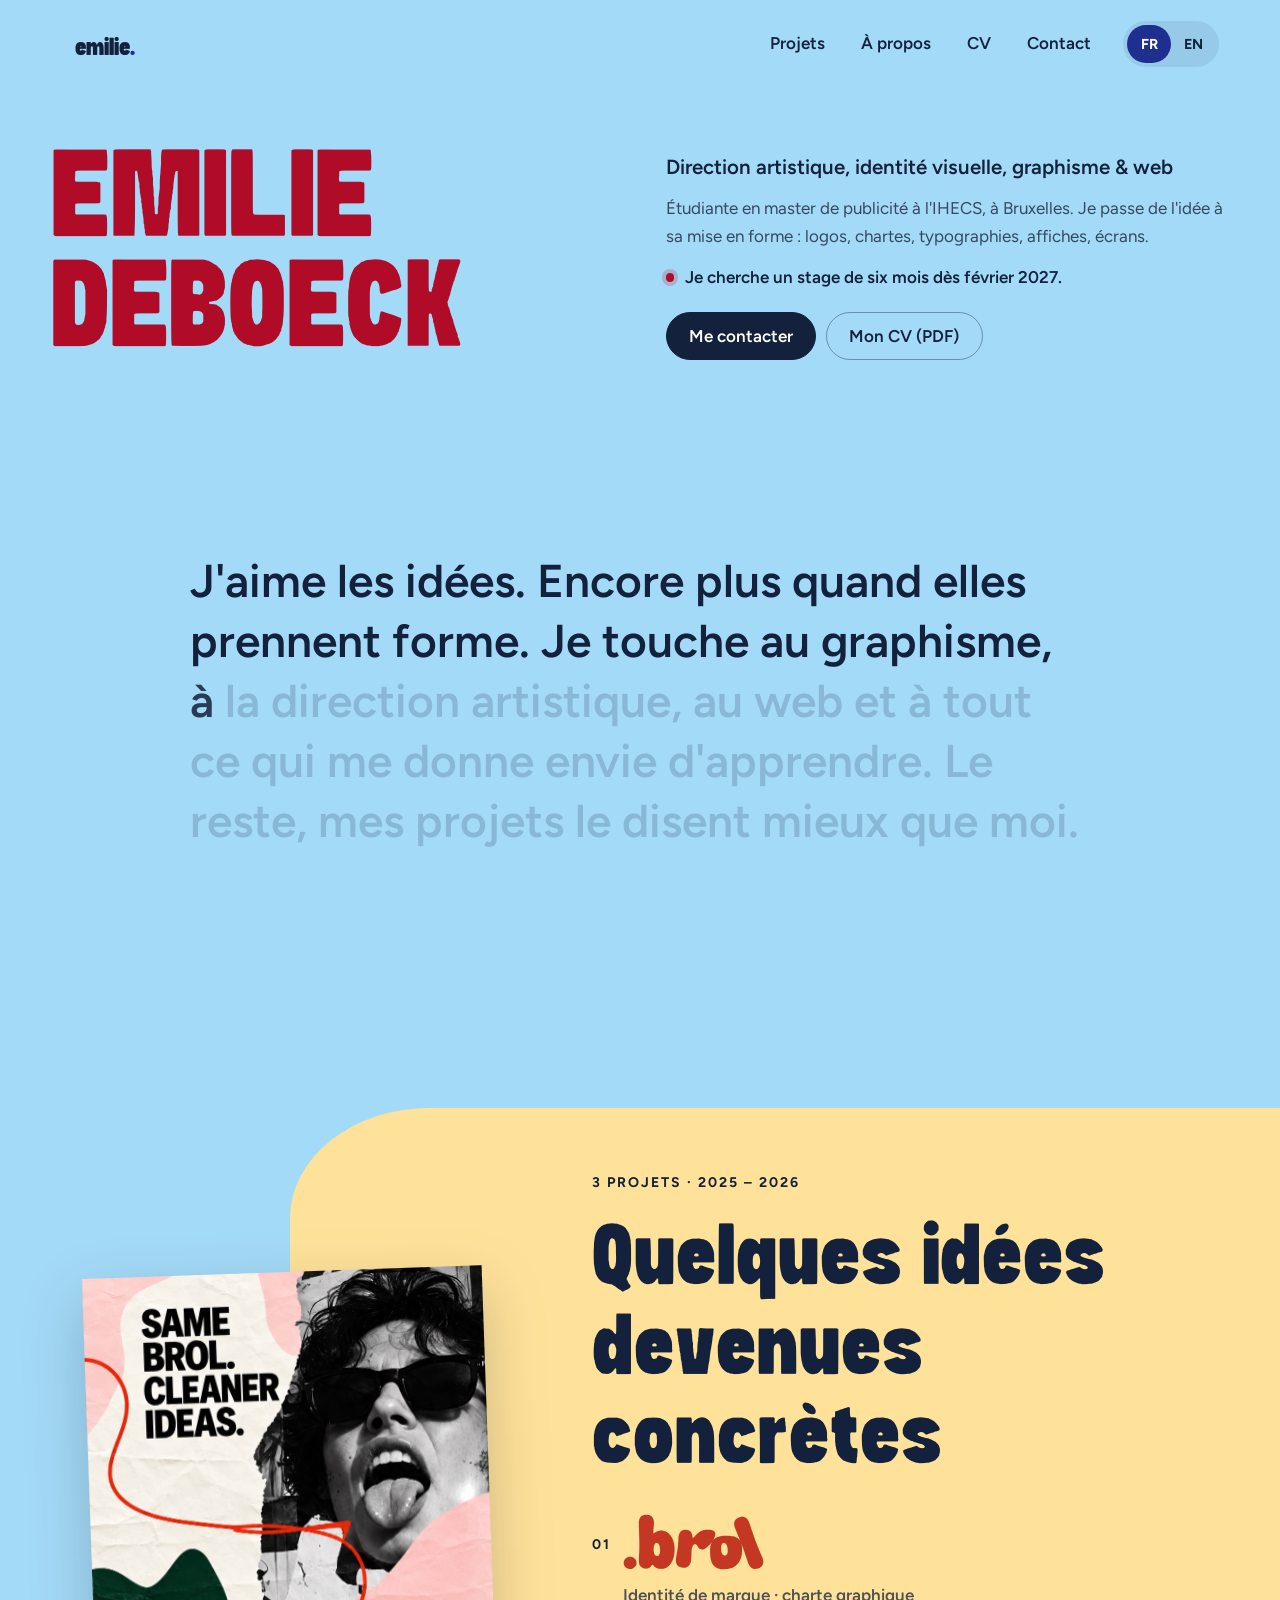
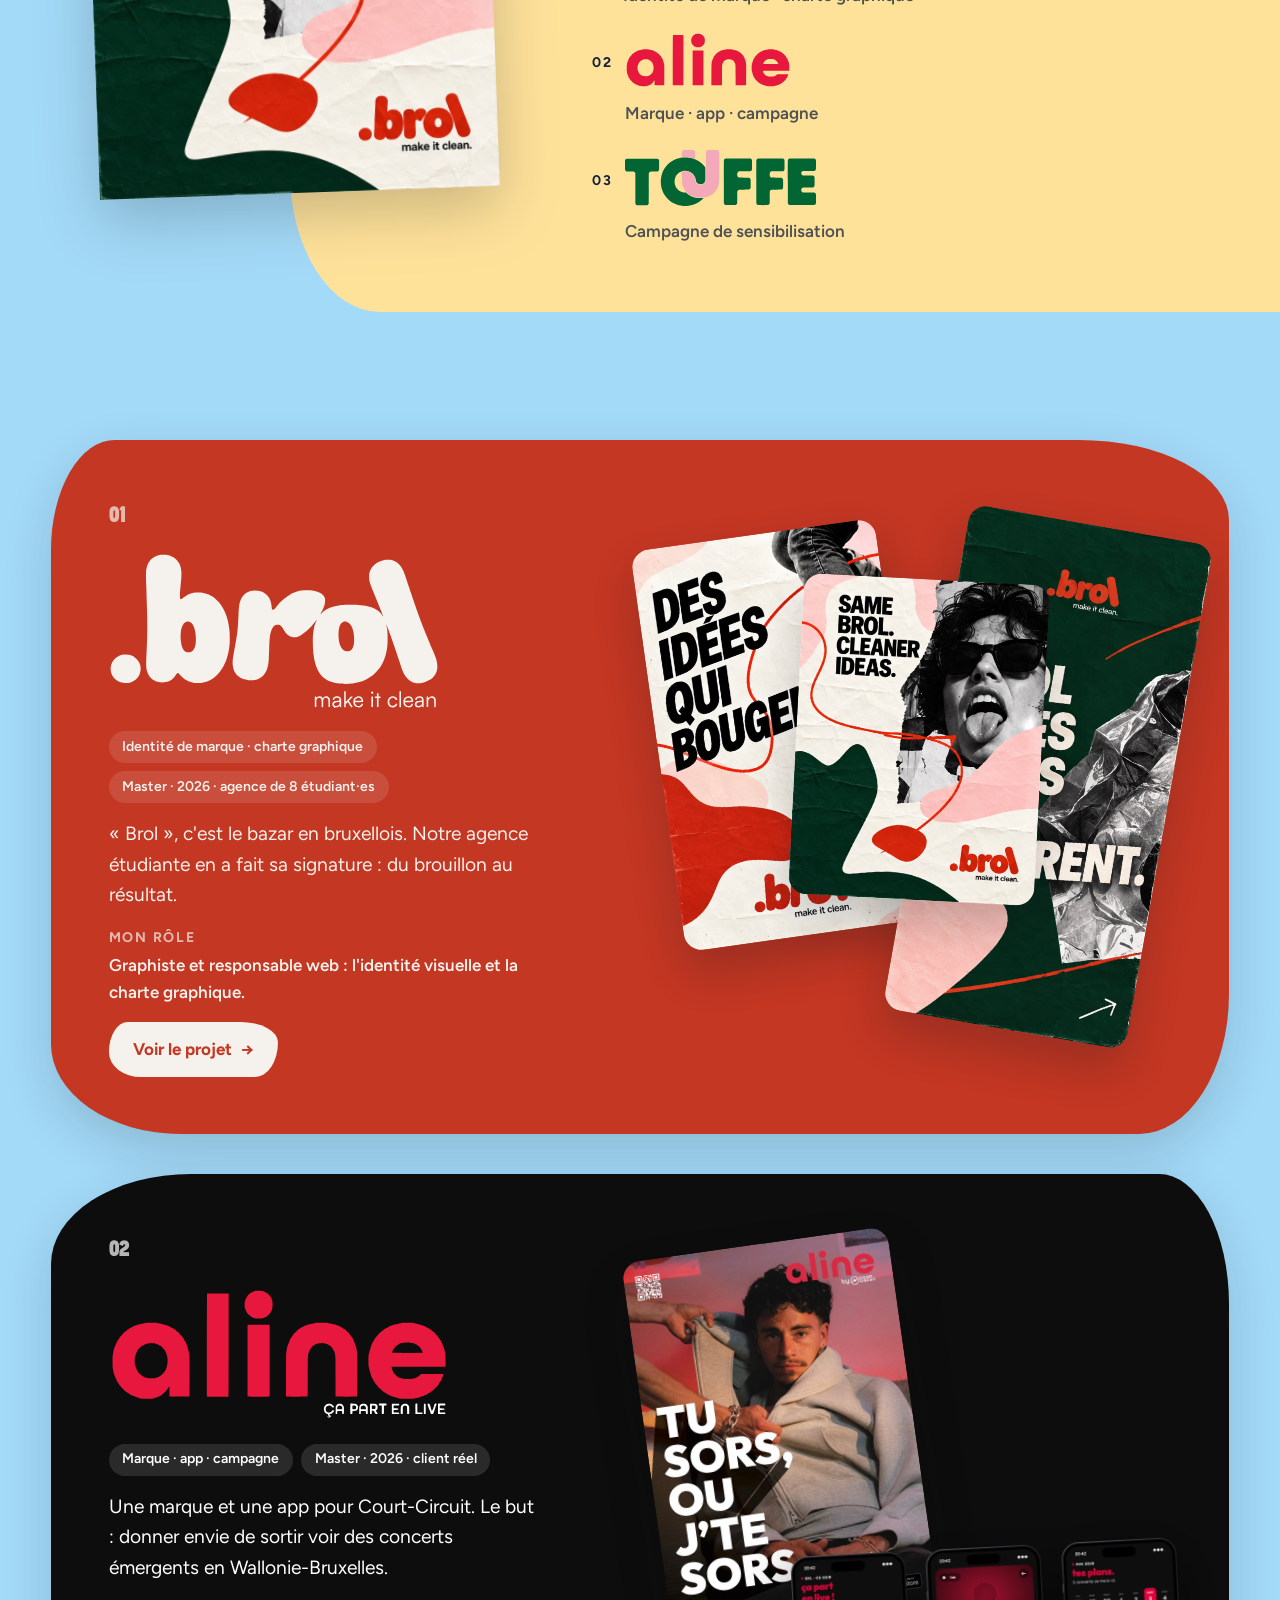
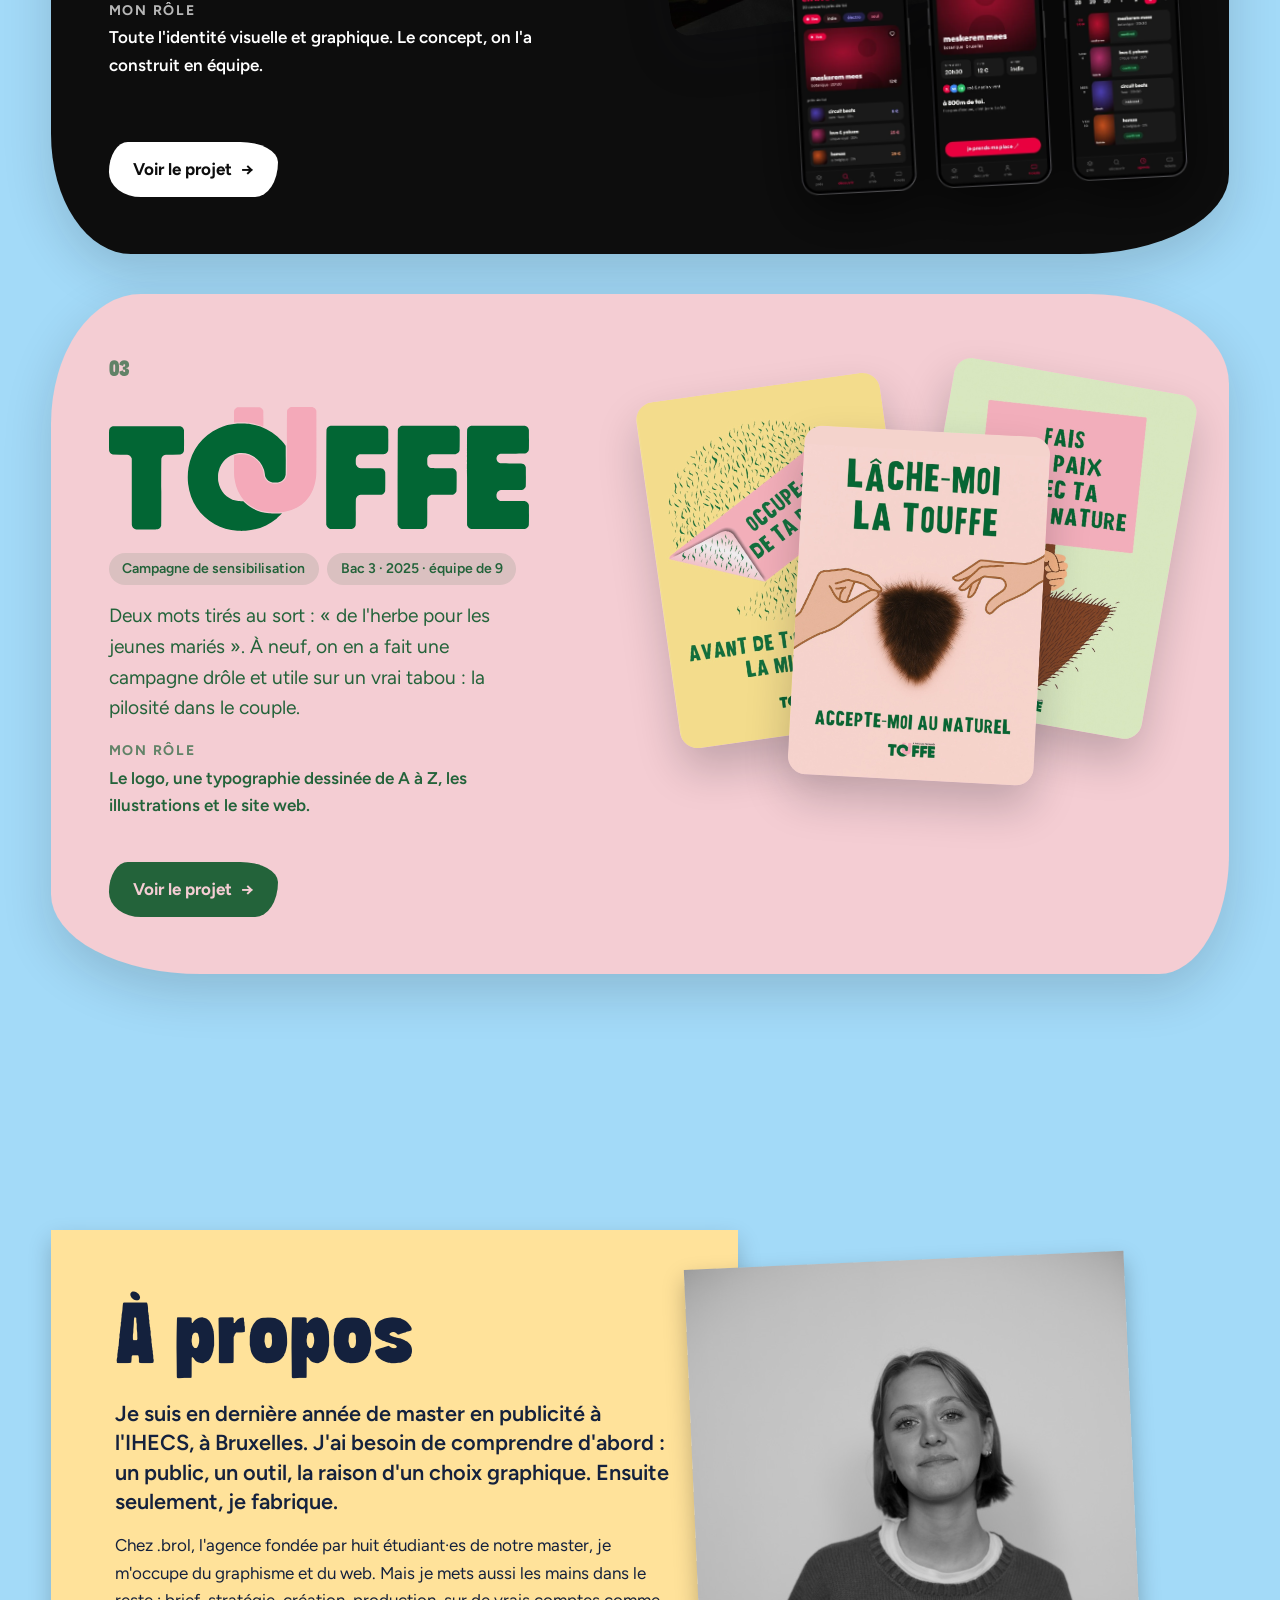
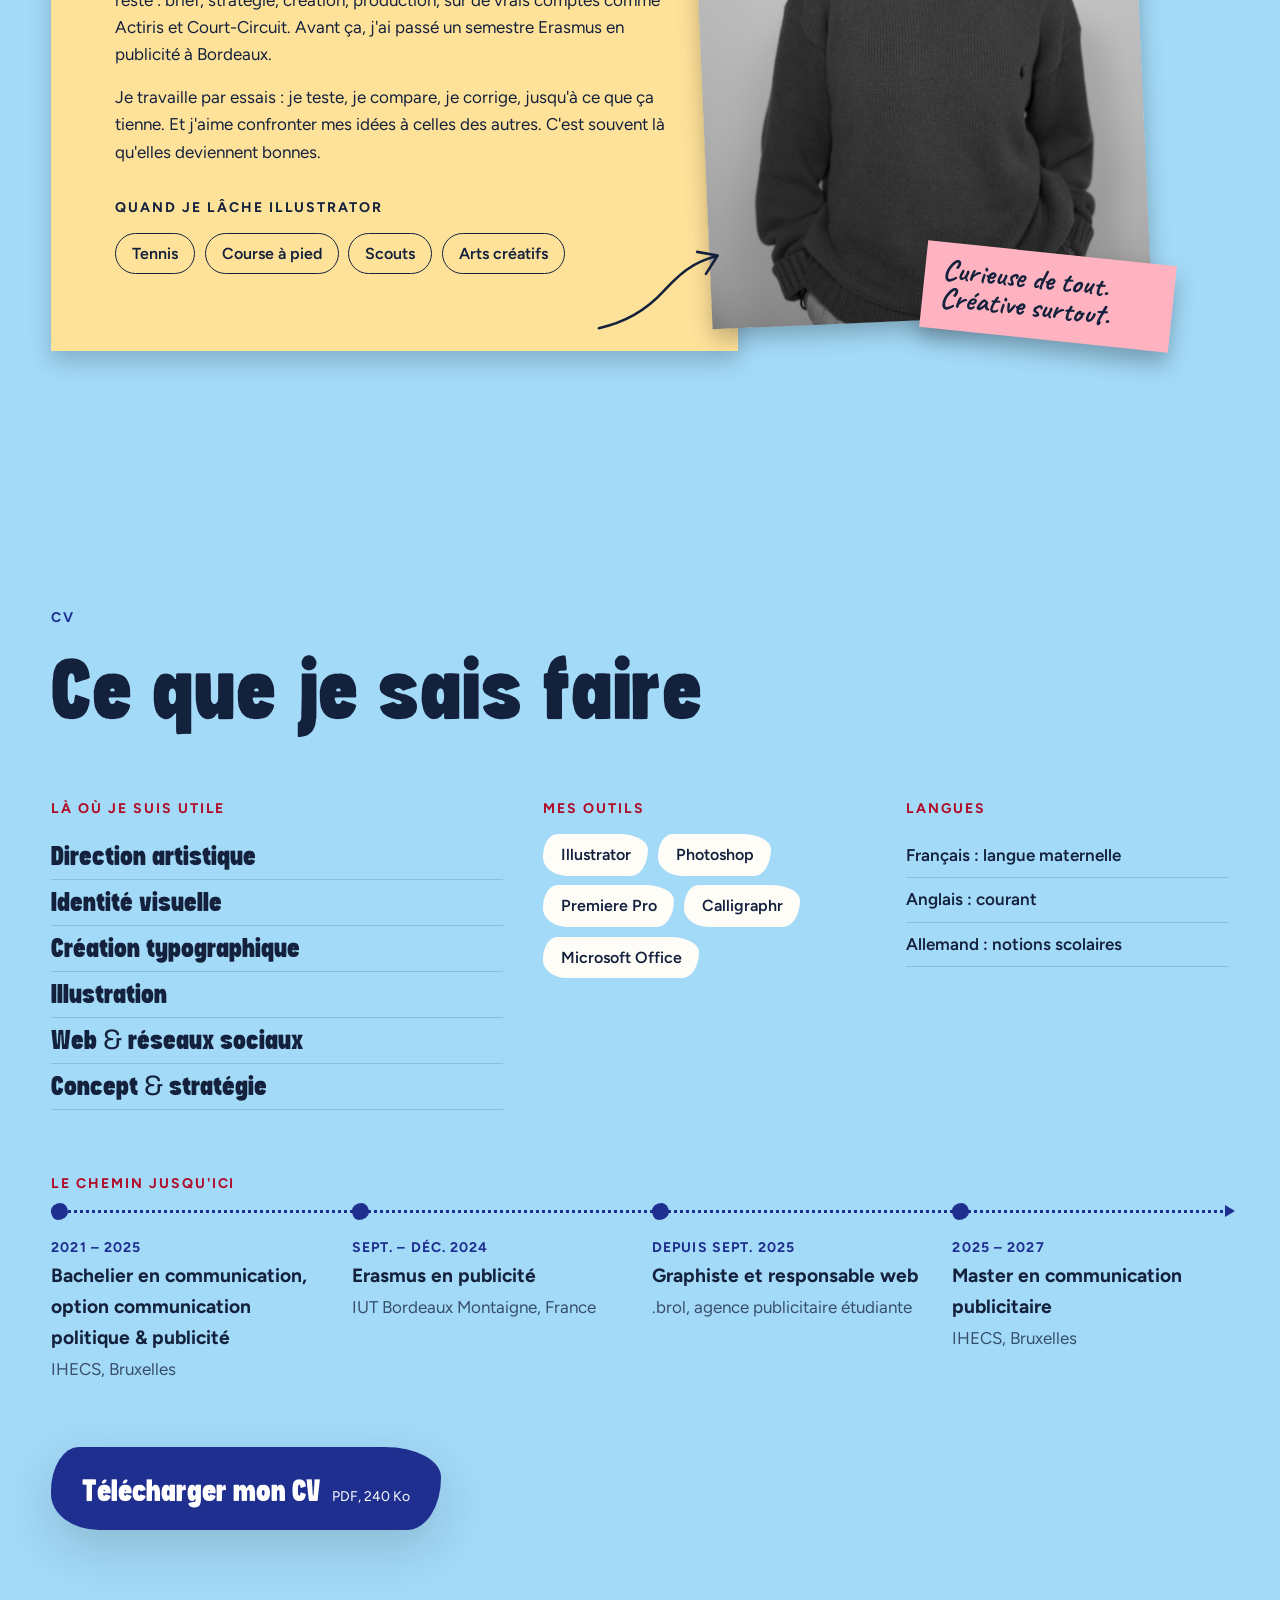
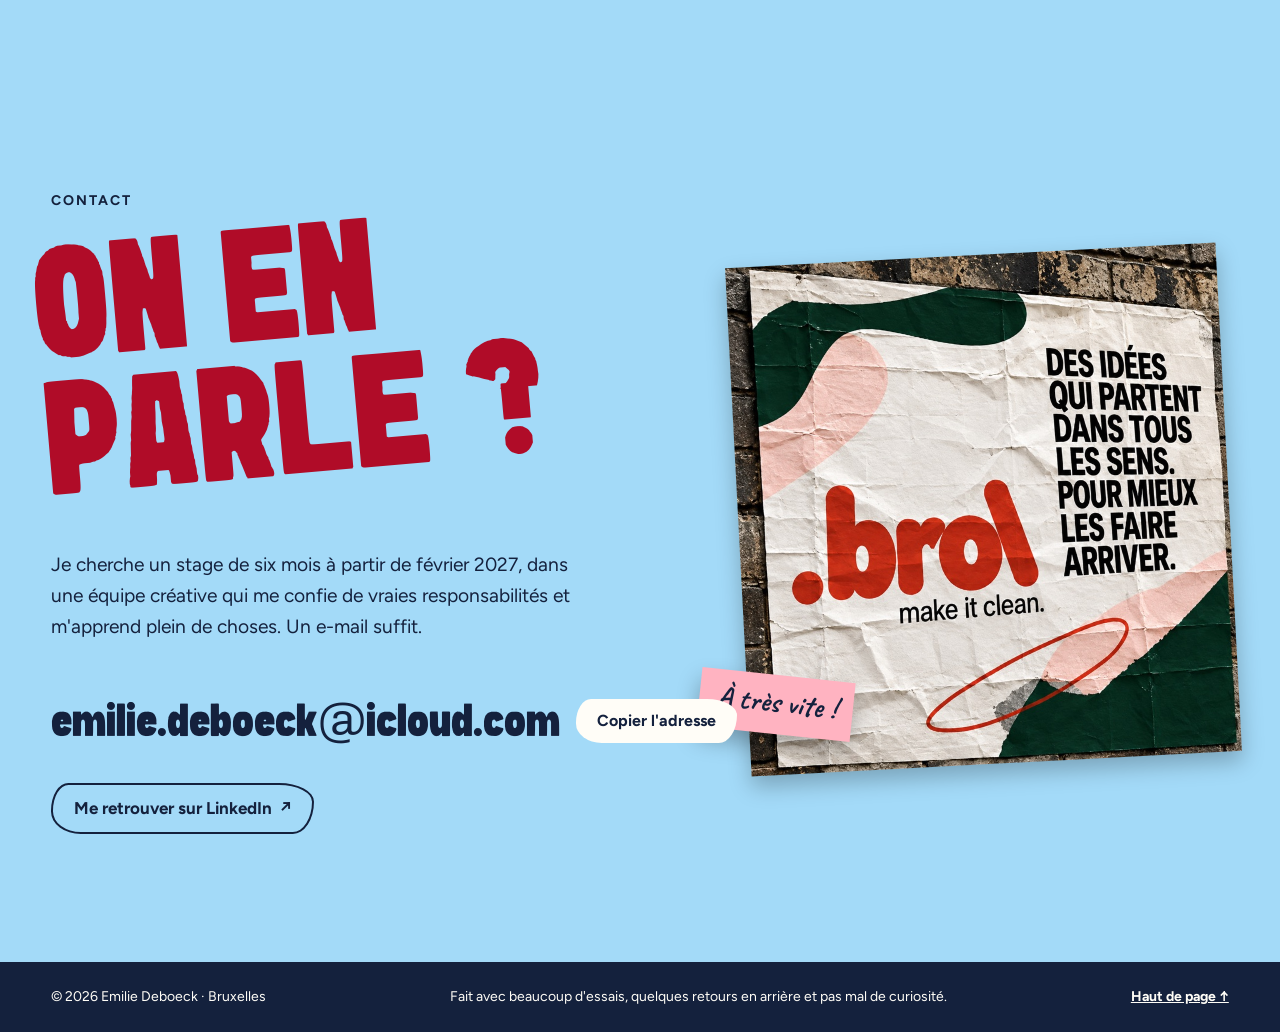
==== index.html @ 63768117 "Premier envoi du site Co-Authored-By: Claude Opus 5.5 <noreply@anthropic.com>" ====
<!doctype html>
<html lang="fr">
<head>
  <meta charset="utf-8">
  <meta name="viewport" content="width=device-width, initial-scale=1">
  <title>Emilie Deboeck — direction artistique, graphisme & web</title>
  <meta name="description" content="">
  <meta property="og:title" content="Emilie Deboeck — direction artistique, graphisme & web">
  <meta property="og:image" content="assets/img/touffe/affiche-touffe-1600.jpg">
  <link rel="icon" href="assets/favicon.svg" type="image/svg+xml">
  <link rel="preconnect" href="https://fonts.googleapis.com">
  <link rel="preconnect" href="https://fonts.gstatic.com" crossorigin>
  <!-- Caveat : l'écriture à la main du post-it -->
  <link href="https://fonts.googleapis.com/css2?family=Figtree:wght@400;500;600;700;900&family=Caveat:wght@700&display=swap" rel="stylesheet">
  <!-- Archivo étroit, seulement pour « & » et « @ » qui manquent à Emilie Display -->
  <link href="https://fonts.googleapis.com/css2?family=Archivo:wdth,wght@62,900&text=%26%40&display=swap" rel="stylesheet">
  <link rel="stylesheet" href="css/style.css">
</head>
<body class="pg-home" data-page="home" data-root="">

<main id="main">

  <!-- ========== HERO : le nom à gauche ; à droite, qui, quoi, ce qu'elle cherche, comment la joindre ========== -->
  <section class="hero" aria-labelledby="hero-title">
    <div class="wrap hero-grid">
      <h1 class="hero-name" id="hero-title">
        <span data-i18n="hero.first"></span>
        <span data-i18n="hero.last"></span>
      </h1>
      <div class="hero-text">
        <p class="hero-role" data-i18n="hero.role"></p>
        <p class="hero-sub" data-i18n="hero.sub"></p>
        <p class="hero-status"><span class="dot" aria-hidden="true"></span><span data-i18n="hero.status"></span></p>
        <div class="hero-actions">
          <a class="hero-btn hero-btn-solid" href="#contact" data-i18n="hero.contact"></a>
          <a class="hero-btn" href="assets/docs/cv-emilie-deboeck.pdf" download data-i18n="hero.cv"></a>
        </div>
      </div>
    </div>
  </section>

  <!-- ========== MANIFESTE : colonne centrée, lue mot à mot ========== -->
  <div class="manifesto">
    <p class="manifesto-text" data-words data-i18n="hero.intro"></p>
  </div>

  <!-- ========== PROJETS ========== -->
  <section class="section work" id="projets" aria-labelledby="work-title">
    <div class="wrap">
      <!-- Index : une affiche à gauche, les noms des projets à droite sur la bande jaune -->
      <div class="work-index">
        <div class="work-index-media" data-center aria-hidden="true">
          <img class="is-active" src="assets/img/brol/affiche3-800.jpg" width="800" height="1043" loading="lazy" alt="">
          <img src="assets/img/aline/affiche-800.jpg" width="566" height="800" loading="lazy" alt="">
          <img src="assets/img/touffe/affiche-touffe-800.jpg" width="565" height="800" loading="lazy" alt="">
        </div>
        <div class="work-index-panel" data-center>
          <span class="label" data-i18n="work.label"></span>
          <h2 id="work-title" class="reveal" data-i18n="work.title"></h2>
          <ul class="work-index-list" data-slide-in>
            <li><a href="projets/brol.html" data-show="0"><span data-i18n="work.brol.num"></span> <strong><img src="assets/img/brol/wordmark.svg" width="3780" height="1512" alt=".brol"></strong> <em data-i18n="work.brol.type"></em></a></li>
            <li><a href="projets/aline.html" data-show="1"><span data-i18n="work.aline.num"></span> <strong><img src="assets/img/aline/wordmark.svg" width="3492" height="1188" alt="aline"></strong> <em data-i18n="work.aline.type"></em></a></li>
            <li><a href="projets/touffe.html" data-show="2"><span data-i18n="work.touffe.num"></span> <strong><img src="assets/img/touffe/logo.svg" width="4096" height="1210" alt="Touffe"></strong> <em data-i18n="work.touffe.type"></em></a></li>
          </ul>
        </div>
      </div>

      <ol class="stack">
        <!-- .brol -->
        <li class="card brol on-dark" style="--i: 0;">
          <div class="card-text">
            <span class="card-num" data-i18n="work.brol.num"></span>
            <h3 class="card-name reveal"><img src="assets/img/brol/logo-cream.svg" width="3780" height="1782" alt=".brol"></h3>
            <ul class="card-tags">
              <li data-i18n="work.brol.type"></li>
              <li data-i18n="work.brol.frame"></li>
            </ul>
            <p class="card-pitch" data-i18n="work.brol.pitch"></p>
            <p class="card-role"><span class="card-role-label" data-i18n="pages.labels.role"></span> <span data-i18n="work.brol.role"></span></p>
            <a class="card-link" href="projets/brol.html"><span data-i18n="work.view"></span></a>
          </div>
          <div class="card-media">
            <img class="m1" src="assets/img/brol/affiche1-800.jpg" width="800" height="1313" loading="lazy" alt="" data-i18n-attr="alt:work.alt.brolPoster1">
            <img class="m2" src="assets/img/brol/affiche3-800.jpg" width="800" height="1043" loading="lazy" alt="" data-i18n-attr="alt:work.alt.brolPoster3">
            <img class="m3" src="assets/img/brol/affiche2-800.jpg" width="800" height="1663" loading="lazy" alt="" data-i18n-attr="alt:work.alt.brolPoster2">
          </div>
        </li>

        <!-- aline -->
        <li class="card aline on-dark" style="--i: 1;">
          <div class="card-text">
            <span class="card-num" data-i18n="work.aline.num"></span>
            <h3 class="card-name reveal"><img src="assets/img/aline/logo.svg" width="3492" height="1380" alt="aline"></h3>
            <ul class="card-tags">
              <li data-i18n="work.aline.type"></li>
              <li data-i18n="work.aline.frame"></li>
            </ul>
            <p class="card-pitch" data-i18n="work.aline.pitch"></p>
            <p class="card-role"><span class="card-role-label" data-i18n="pages.labels.role"></span> <span data-i18n="work.aline.role"></span></p>
            <a class="card-link" href="projets/aline.html"><span data-i18n="work.view"></span></a>
          </div>
          <div class="card-media">
            <img class="m1" src="assets/img/aline/affiche-800.jpg" width="566" height="800" loading="lazy" alt="" data-i18n-attr="alt:work.alt.alinePoster">
            <img class="m2" src="assets/img/aline/ecrans-trio-855.webp" srcset="assets/img/aline/ecrans-trio-855.webp 855w, assets/img/aline/ecrans-trio-1710.webp 1710w" sizes="(min-width: 900px) 40vw, 70vw" width="855" height="529" loading="lazy" alt="" data-i18n-attr="alt:work.alt.alineScreens">
          </div>
        </li>

        <!-- Touffe -->
        <li class="card touffe" style="--i: 2;">
          <div class="card-text">
            <span class="card-num" data-i18n="work.touffe.num"></span>
            <h3 class="card-name reveal"><img src="assets/img/touffe/logo.svg" width="4096" height="1210" alt="Touffe"></h3>
            <ul class="card-tags">
              <li data-i18n="work.touffe.type"></li>
              <li data-i18n="work.touffe.frame"></li>
            </ul>
            <p class="card-pitch" data-i18n="work.touffe.pitch"></p>
            <p class="card-role"><span class="card-role-label" data-i18n="pages.labels.role"></span> <span data-i18n="work.touffe.role"></span></p>
            <a class="card-link" href="projets/touffe.html"><span data-i18n="work.view"></span></a>
          </div>
          <div class="card-media">
            <img class="m1" src="assets/img/touffe/affiche-pelouse-800.jpg" width="565" height="800" loading="lazy" alt="" data-i18n-attr="alt:work.alt.touffePoster2">
            <img class="m2" src="assets/img/touffe/affiche-touffe-800.jpg" width="565" height="800" loading="lazy" alt="" data-i18n-attr="alt:work.alt.touffePoster">
            <img class="m3" src="assets/img/touffe/affiche-paix-800.jpg" width="565" height="800" loading="lazy" alt="" data-i18n-attr="alt:work.alt.touffePoster3">
          </div>
        </li>
      </ol>
    </div>
  </section>

  <!-- ========== À PROPOS : un papier menthe, le portrait collé par-dessus ========== -->
  <section class="section about on-dark" id="a-propos" aria-labelledby="about-title">
    <div class="wrap about-grid">
      <div class="about-paper" data-center>
        <h2 id="about-title" class="reveal" data-i18n="about.label"></h2>
        <p class="about-lead" data-i18n="about.p1"></p>
        <p data-i18n="about.p2"></p>
        <p data-i18n="about.p3"></p>
        <h3 data-i18n="about.offTitle"></h3>
        <ul class="chips" data-render="list" data-src="about.off"></ul>
      </div>

      <figure class="about-collage reveal" data-center>
        <span class="collage-photo"><img src="assets/img/emilie-1200.jpg" srcset="assets/img/emilie-600.jpg 400w, assets/img/emilie-1200.jpg 800w" sizes="(min-width: 860px) 420px, 78vw" width="800" height="1200" loading="lazy" alt="" data-i18n-attr="alt:about.photoAlt"></span>
        <svg class="doodle-arrow" viewBox="0 0 180 120" aria-hidden="true"><path pathLength="1" d="M8 112 C 46 104, 74 86, 96 62 S 136 22, 168 14"/><path pathLength="1" d="M142 8 L170 13 L154 38"/></svg>
        <p class="note note-salmon" data-i18n="about.title"></p>
      </figure>
    </div>
  </section>

  <!-- ========== CV ========== -->
  <section class="section skills" id="cv" aria-labelledby="skills-title">
    <div class="wrap">
      <div class="section-head" data-center>
        <span class="label" data-i18n="skills.label" style="color: var(--red);"></span>
        <h2 id="skills-title" class="reveal" data-i18n="skills.title"></h2>
      </div>

      <div class="skills-grid" data-center>
        <div class="reveal">
          <h3 data-i18n="skills.doTitle"></h3>
          <ul class="big-list" data-slide-in data-render="list" data-src="skills.do"></ul>
        </div>
        <div class="reveal" style="--reveal-delay: 0.1s; --reveal-rot: -2deg;">
          <h3 data-i18n="skills.toolsTitle"></h3>
          <ul class="chips" data-render="list" data-src="skills.tools"></ul>
        </div>
        <div class="reveal" style="--reveal-delay: 0.2s;">
          <h3 data-i18n="skills.langTitle"></h3>
          <ul class="plain-list" data-render="list" data-src="skills.langs"></ul>
        </div>
      </div>

      <div class="path reveal">
        <h3 data-i18n="skills.pathTitle"></h3>
        <ol class="timeline" data-render="timeline" data-src="skills.path"></ol>
      </div>

      <a class="cv-button" href="assets/docs/cv-emilie-deboeck.pdf" download>
        <span data-i18n="skills.cv"></span>
        <small data-i18n="skills.cvNote"></small>
      </a>
    </div>
  </section>

  <!-- ========== CONTACT : le même collage que le hero, le titre penché, une affiche posée de biais, un post-it ========== -->
  <section class="section contact" id="contact" aria-labelledby="contact-title">
    <div class="wrap contact-grid" data-center>
      <div class="contact-text">
        <span class="label" data-i18n="contact.label"></span>
        <h2 id="contact-title" class="reveal" data-i18n="contact.title"></h2>
        <p class="contact-sub" data-i18n="contact.sub"></p>

        <div class="contact-actions">
          <a class="email" href="mailto:emilie.deboeck@icloud.com" data-i18n="contact.email"></a>
          <button class="btn" type="button" data-copy data-i18n="contact.copy"></button>
        </div>
        <a class="linkedin" href="https://www.linkedin.com/in/emilie-deboeck-45b913330/" target="_blank" rel="noopener">
          <span data-i18n="contact.linkedin"></span><span aria-hidden="true">↗</span>
        </a>
      </div>

      <figure class="contact-collage reveal">
        <span class="collage-photo"><img src="assets/img/brol/affiche_mur-1600.jpg" srcset="assets/img/brol/affiche_mur-800.jpg 800w, assets/img/brol/affiche_mur-1600.jpg 1100w" sizes="(min-width: 860px) 36vw, 80vw" width="1100" height="1141" loading="lazy" alt=""></span>
        <p class="note note-salmon" data-i18n="contact.note"></p>
      </figure>
    </div>
  </section>

</main>

<script src="js/content.js"></script>
<script src="js/main.js"></script>
</body>
</html>
---- css/style.css ----
/* ==========================================================
   Portfolio Emilie Deboeck
   Toutes les couleurs, polices et formes sont ici, dans :root.
   ========================================================== */

/* Emilie Display, intégrée dans ce fichier pour s'afficher aussi en local dans Safari */
@import url("emilie-display.css");

@font-face {
  font-family: "Touffe";
  src: url("../assets/fonts/touffe.ttf") format("truetype");
  font-display: swap;
}

:root {
  /* Palette : les couleurs primaires du premier site */
  --yellow: #FFC629;
  --blue: #2147D9;
  --red: #E02A1B;
  --cream: #FBF8EF;
  --mint: #B6E3C1;    /* papier d'« À propos » */
  --salmon: #FF9F9A;  /* post-it d'« À propos » */
  --ink: #14141A;
  --white: #FFFFFF;

  /* Couleurs des projets (reprises de leurs identités) */
  --touffe-pink: #F4CDD3;
  --touffe-green: #23633A;
  --aline-black: #0D0D0D;
  --aline-red: #E8173D;
  --brol-red: #C33723;
  --brol-green: #0E3B2E;
  --brol-cream: #F5F1EC;

  /* Polices */
  /* Archivo étroit ne fournit que « & » et « @ », absents d'Emilie Display */
  --f-display: "Emilie Display", "Archivo", "Arial Narrow", sans-serif;
  --f-body: "Figtree", system-ui, sans-serif;
  /* Polices des projets : chaque page projet charge les siennes (et celle du projet suivant) */
  --f-touffe: "Touffe", "Rubik", "Luckiest Guy", sans-serif;
  --f-aline: "Outfit", "DM Sans", system-ui, sans-serif;
  --f-brol: "Archivo", "DM Sans", system-ui, sans-serif;

  /* Tailles de texte */
  --fs-hero: clamp(4rem, min(15vw, 25svh), 14rem);
  --fs-h2: clamp(2.6rem, 7vw, 6rem);
  --fs-h3: clamp(1.8rem, 3.6vw, 2.8rem);
  --fs-lead: clamp(1.1rem, 1.5vw, 1.3rem);
  --fs-body: 1.0625rem;
  --fs-small: 0.875rem;

  /* Espacements */
  --space-1: 0.5rem;
  --space-2: 1rem;
  --space-3: 1.5rem;
  --space-4: 2.5rem;
  --space-5: 4rem;
  --space-6: clamp(5rem, 10vw, 9rem);
  --gutter: clamp(16px, 4vw, 56px);
  --max: 1320px;

  /* Formes organiques */
  --blob-a: 58% 42% 63% 37% / 45% 55% 45% 55%;
  --blob-b: 42% 58% 38% 62% / 55% 38% 62% 45%;
  --blob-c: 50% 50% 34% 66% / 62% 44% 56% 38%;
  --organic: 64px 150px 90px 130px / 110px 80px 140px 90px;
  --organic-s: 28px 56px 34px 48px / 44px 30px 52px 36px;
  --radius-m: 28px;
  --radius-pill: 999px;
  --shadow-soft: 0 18px 50px rgb(20 20 26 / 0.16);
  --shadow-img: 0 22px 44px rgb(20 20 26 / 0.22);

  --header-h: 64px;
  --ease-bounce: cubic-bezier(0.34, 1.56, 0.64, 1);
  --ease-out: cubic-bezier(0.25, 0.46, 0.45, 0.94);
  --ease-in: cubic-bezier(0.55, 0.085, 0.68, 0.53);
  --ease-in-out: cubic-bezier(0.45, 0, 0.55, 1);
}

/* Accueil : palette « Ciel et cerise ». Les pages projets gardent celle de :root. */
.pg-home {
  --blue: #A3DAF8;    /* ciel : fond du hero et d'« À propos » */
  --yellow: #B00C28;  /* cerise : nom et rôle du hero */
  --red: #1F2F8F;     /* accent : point du logo, frise, bouton du CV */
  --cream: #FFFDF7;
  --ink: #14213D;
  --mint: #FFE29A;    /* papier d'« À propos » */
  --salmon: #FFB3C1;  /* post-it */
}

/* ---------- Base ---------- */

*,
*::before,
*::after { box-sizing: border-box; }

html { scroll-behavior: smooth; scroll-padding-top: calc(var(--header-h) + 24px); }

body {
  margin: 0;
  background: var(--cream);
  color: var(--ink);
  font-family: var(--f-body);
  font-size: var(--fs-body);
  line-height: 1.6;
  -webkit-font-smoothing: antialiased;
  overflow-x: hidden;
}

img { display: block; max-width: 100%; height: auto; }

h1, h2, h3, p, ul, ol, dl, dd, figure, blockquote { margin: 0; }
ul, ol { padding: 0; list-style: none; }

a { color: inherit; }

h2, h3 { font-family: var(--f-display); font-weight: 400; line-height: 1; letter-spacing: 0.01em; }

:focus-visible { outline: 3px solid var(--blue); outline-offset: 4px; border-radius: 8px; }
.on-dark :focus-visible { outline-color: var(--yellow); }

.skip-link {
  position: absolute;
  left: var(--gutter);
  top: -100px;
  z-index: 100;
  padding: 0.75rem 1.25rem;
  background: var(--yellow);
  border-radius: var(--radius-pill);
  font-weight: 700;
}
.skip-link:focus { top: 12px; }

.visually-hidden {
  position: absolute; width: 1px; height: 1px; overflow: hidden;
  clip: rect(0 0 0 0); white-space: nowrap;
}

.wrap { position: relative; z-index: 1; width: min(100% - 2 * var(--gutter), var(--max)); margin-inline: auto; }

.label {
  display: inline-block;
  justify-self: start;
  font-size: var(--fs-small);
  font-weight: 700;
  text-transform: uppercase;
  letter-spacing: 0.14em;
}

/* ---------- Formes organiques (décor) ---------- */

.blob {
  position: absolute;
  z-index: 0;
  aspect-ratio: 1;
  background: var(--c, var(--yellow));
  border-radius: var(--blob-a);
  pointer-events: none;
  transform: translate3d(0, var(--py, 0px), 0) rotate(var(--rot, 0deg));
  animation: morph 14s ease-in-out infinite;
  animation-delay: var(--delay, 0s);
  will-change: transform, border-radius;
}

@keyframes morph {
  0%, 100% { border-radius: var(--blob-a); }
  33% { border-radius: var(--blob-b); }
  66% { border-radius: var(--blob-c); }
}

/* ---------- En-tête ---------- */

.site-header {
  position: sticky;
  top: 12px;
  z-index: 50;
  display: flex;
  align-items: center;
  gap: var(--space-2);
  width: min(100% - 2 * var(--gutter), var(--max));
  height: var(--header-h);
  margin: 12px auto 0;
  padding: 0 0.6rem 0 1.5rem;
  background: rgb(251 248 239 / 0.92);
  backdrop-filter: blur(10px);
  border-radius: var(--radius-pill);
  box-shadow: var(--shadow-soft);
  transition: background-color 0.35s ease, box-shadow 0.35s ease, color 0.35s ease;
}

/* Sur le hero bleu de l'accueil, l'en-tête devient transparent */
.site-header.is-over-hero {
  background: transparent;
  box-shadow: none;
  backdrop-filter: none;
  color: var(--cream);
}
.is-over-hero :focus-visible { outline-color: var(--yellow); }
.is-over-hero .menu a:hover { color: var(--ink); }
.is-over-hero .lang-switch { background: rgb(251 248 239 / 0.16); }
.is-over-hero .lang-switch button { color: var(--cream); }
.is-over-hero .lang-switch button[aria-pressed="true"] { background: var(--yellow); color: var(--ink); }

.logo {
  font-family: var(--f-display);
  font-size: 1.6rem;
  line-height: 1;
  padding-top: 0.2em;
  text-decoration: none;
  margin-right: auto;
  transition: transform 0.3s var(--ease-bounce);
}
.logo span { color: var(--red); }
.logo:hover { transform: rotate(-4deg) scale(1.05); }

.site-nav { display: flex; align-items: center; }

.menu { display: flex; gap: 0.25rem; }
.menu a {
  display: block;
  padding: 0.55rem 1rem;
  border-radius: var(--radius-pill);
  font-weight: 600;
  text-decoration: none;
  transition: background 0.2s, color 0.2s;
}
.menu a:hover { background: var(--yellow); }

.menu-toggle {
  display: none;
  min-height: 44px;
  padding: 0 1.2rem;
  border: 0;
  border-radius: var(--radius-pill);
  background: var(--yellow);
  font: 700 1rem var(--f-body);
  color: var(--ink);
  cursor: pointer;
}

.lang-switch {
  display: flex;
  padding: 4px;
  background: rgb(20 20 26 / 0.07);
  border-radius: var(--radius-pill);
}
.lang-switch button {
  min-width: 44px;
  min-height: 38px;
  border: 0;
  border-radius: var(--radius-pill);
  background: transparent;
  color: var(--ink);
  font: 700 0.9rem var(--f-body);
  cursor: pointer;
}
.lang-switch button[aria-pressed="true"] { background: var(--blue); color: var(--white); }

/* Mobile : le menu est un panneau qui glisse depuis la droite */
@media (max-width: 760px) {
  /* backdrop-filter ferait du header le repère du panneau fixe : on le retire ici */
  .site-header { backdrop-filter: none; background: var(--cream); }
  .menu-toggle { display: block; position: relative; z-index: 2; }
  .menu {
    position: fixed;
    inset: 0 0 0 auto;
    z-index: 1;
    width: min(86vw, 380px);
    flex-direction: column;
    justify-content: center;
    gap: var(--space-1);
    padding: var(--space-5) var(--space-3);
    background: var(--blue);
    border-radius: 90px 0 0 140px / 120px 0 0 90px;
    box-shadow: var(--shadow-soft);
    transform: translateX(105%);
    visibility: hidden;
    transition: transform 0.45s var(--ease-in-out), visibility 0s 0.45s;
  }
  .menu.is-open { transform: none; visibility: visible; transition: transform 0.45s var(--ease-in-out); }
  .menu a { padding: 0.6rem 1rem; color: var(--cream); font-family: var(--f-display); font-size: 2.2rem; line-height: 1.1; }
  /* Les liens arrivent l'un après l'autre à l'ouverture */
  .menu li { opacity: 0; translate: 48px 0; rotate: 4deg; transition: opacity 0.3s ease, translate 0.6s var(--ease-bounce), rotate 0.6s var(--ease-bounce); }
  .menu.is-open li { opacity: 1; translate: 0 0; rotate: 0deg; }
  .menu.is-open li:nth-child(1) { transition-delay: 0.12s; }
  .menu.is-open li:nth-child(2) { transition-delay: 0.18s; }
  .menu.is-open li:nth-child(3) { transition-delay: 0.24s; }
  .menu.is-open li:nth-child(4) { transition-delay: 0.3s; }
  .menu a:hover, .is-over-hero .menu a:hover { background: var(--yellow); color: var(--ink); }
  .menu :focus-visible { outline-color: var(--yellow); }
}

/* ---------- Accueil : hero ----------
   Le nom en grand à gauche ; à droite, le rôle, une phrase, la disponibilité et deux boutons arrondis. */

.hero {
  position: relative;
  margin-top: calc(-1 * (var(--header-h) + 12px));
  padding: calc(var(--header-h) + 12px + var(--space-5)) 0 var(--space-5);
  background: var(--blue);
  color: var(--cream);
  overflow: hidden;
}

.hero-grid { display: grid; grid-template-columns: repeat(12, minmax(0, 1fr)); align-items: end; gap: var(--space-4) var(--gutter); }

.hero-name {
  grid-column: 1 / 7;
  font-family: var(--f-display);
  font-weight: 400;
  font-size: clamp(3.4rem, 10vw, 9.5rem);
  line-height: 0.86;
  letter-spacing: 0.005em;
  text-transform: uppercase;
  color: var(--yellow);
}
.hero-name span { display: block; }

.hero-text { grid-column: 7 / 13; justify-self: end; display: grid; gap: 0.9rem; max-width: 37rem; }
.hero-role { font-size: clamp(1.15rem, 1.6vw, 1.4rem); font-weight: 600; line-height: 1.3; }
.hero-sub { color: #34495F; }
.hero-status { display: flex; align-items: center; gap: 0.65rem; font-weight: 600; }
.hero-status .dot { flex: none; width: 0.55rem; height: 0.55rem; border-radius: 50%; background: var(--yellow); box-shadow: 0 0 0 4px rgb(176 12 40 / 0.2); }
.hero-actions { display: flex; flex-wrap: wrap; gap: 0.6rem; margin-top: 0.4rem; }

.hero-btn {
  display: inline-flex;
  align-items: center;
  min-height: 48px;
  padding: 0 1.4rem;
  border: 1.5px solid rgb(20 33 61 / 0.4);
  border-radius: 999px;
  color: var(--ink);
  font-weight: 600;
  text-decoration: none;
  transition: background-color 0.2s, border-color 0.2s, color 0.2s;
}
.hero-btn:hover { border-color: var(--ink); }
.hero-btn-solid { background: var(--ink); border-color: var(--ink); color: var(--cream); }
.hero-btn-solid:hover { background: var(--yellow); border-color: var(--yellow); }

@media (max-width: 860px) {
  .hero-name, .hero-text { grid-column: 1 / -1; justify-self: start; }
}

/* Photo posée de biais, bords nets et ombre douce */
.collage-photo { display: block; box-shadow: 0 10px 22px rgb(0 0 0 / 0.25); }
.collage-photo img { width: 100%; }

/* Post-it écrit à la main */
.note {
  position: absolute;
  z-index: 4;
  max-width: 8.5em;
  padding: 0.85rem 1.1rem 1.1rem;
  background: var(--yellow);
  color: var(--ink);
  font: 700 clamp(1.5rem, 2.3vw, 2.1rem) / 0.95 "Caveat", "Bradley Hand", cursive;
  box-shadow: 0 12px 22px rgb(0 0 0 / 0.28);
  transform: rotate(-7deg);
}
.note-salmon { background: var(--salmon); transform: rotate(6deg); }


/* Le mouvement des lettres est réglable par page (--letter-*) : chaque projet garde le sien */
.letter {
  display: inline-block;
  animation: drop 0.9s var(--letter-ease, var(--ease-bounce)) both;
  animation-delay: calc(var(--i) * 55ms + 150ms);
}
.letter:hover { animation: var(--letter-hover, wobble 0.5s ease); }

@keyframes drop {
  from { opacity: 0; transform: translateY(var(--letter-y, -0.5em)) rotate(var(--letter-rot, -10deg)); }
  to { opacity: 1; transform: none; }
}
@keyframes wobble {
  25% { transform: rotate(-6deg) translateY(-6px); }
  75% { transform: rotate(5deg); }
}

/* ---------- Titres de sections ---------- */

.section { position: relative; padding-block: var(--space-6); overflow: hidden; }

.section-head { position: relative; display: grid; gap: var(--space-2); margin-bottom: var(--space-5); }
.section-head h2 { font-size: var(--fs-h2); }

/* Intertitres : petits, en capitales, dans la police du texte.
   La police d'affiche reste réservée aux titres et au contenu qu'on veut mettre en avant. */
.about-paper h3,
.skills-grid h3,
.path h3 {
  font-family: var(--f-body);
  font-size: var(--fs-small);
  font-weight: 700;
  line-height: 1.4;
  letter-spacing: 0.14em;
  text-transform: uppercase;
}

/* ---------- Manifeste ---------- */

.manifesto {
  position: relative;
  padding: var(--space-6) var(--gutter);
  overflow: hidden;
}
.manifesto-text {
  position: relative;
  z-index: 1;
  max-width: 30ch;
  margin-inline: auto;
  font-size: clamp(1.6rem, 3.6vw, 3rem);
  font-weight: 600;
  line-height: 1.3;
  text-wrap: balance;
}

/* ---------- Index des projets ---------- */

.work-index {
  position: relative;
  display: grid;
  grid-template-columns: minmax(0, 0.75fr) minmax(0, 1fr);
  gap: var(--space-5);
  align-items: center;
  margin-bottom: var(--space-6);
  padding-block: var(--space-5);
}
/* Bande jaune : du milieu de l'affiche jusqu'au bord droit de l'écran */
.work-index::before {
  content: "";
  position: absolute;
  top: 0;
  bottom: 0;
  left: calc(0.75 / 1.75 * (100% - var(--space-5)) / 2);
  right: calc((100% - 100vw) / 2);
  z-index: -1;
  background: var(--yellow);
  border-radius: 140px 0 0 90px / 110px 0 0 140px;
}

.work-index-media {
  position: relative;
  justify-self: center;
  width: min(100%, 400px, 52svh);
  aspect-ratio: 565 / 800;
}
.work-index-media img {
  position: absolute;
  inset: 0;
  width: 100%;
  height: 100%;
  object-fit: contain;
  object-position: center bottom;
  opacity: 0;
  transform: rotate(-4deg) scale(0.94);
  transition: opacity 0.4s ease, transform 0.6s var(--ease-bounce);
}
.work-index-media img.is-active { opacity: 1; transform: rotate(-2deg); }
.work-index-media img { filter: drop-shadow(0 22px 30px rgb(20 20 26 / 0.22)); }

.work-index-panel { display: grid; gap: var(--space-2); }
.work-index-panel h2 { font-size: var(--fs-h2); margin-bottom: var(--space-2); }

.work-index-list { display: grid; gap: var(--space-2); }
.work-index-list a {
  display: inline-grid;
  grid-template-columns: auto auto;
  align-items: center;
  gap: 0.35rem 0.8rem;
  padding-block: 0.2rem;
  text-decoration: none;
  transition: transform 0.4s var(--ease-bounce);
}
.work-index-list span { font-weight: 700; font-size: var(--fs-small); letter-spacing: 0.1em; }
/* Les vrais logos des projets, à la même hauteur ; le trait apparaît dessous au survol */
.work-index-list strong {
  display: inline-block;
  padding-bottom: 0.4rem;
  background: linear-gradient(var(--ink), var(--ink)) left bottom / 0 3px no-repeat;
  transition: background-size 0.4s ease;
}
.work-index-list strong img { width: auto; height: clamp(2.2rem, 4.4vw, 3.6rem); }
.work-index-list em { grid-column: 2; font-style: normal; font-weight: 600; opacity: 0.75; }
.work-index-list a:hover, .work-index-list a:focus-visible { transform: translateX(0.6rem) rotate(-2deg); }
.work-index-list a:hover strong, .work-index-list a:focus-visible strong { background-size: 100% 3px; }

@media (max-width: 760px) {
  .work-index { grid-template-columns: 1fr; gap: var(--space-3); padding-block: 0 var(--space-4); }
  .work-index::before { top: 30%; left: 20%; }
  .work-index-media { width: min(62%, 280px); }
}

/* ---------- Projets empilés ---------- */

.stack { display: grid; gap: var(--space-4); }

.card {
  --card-bg: var(--white);
  --card-fg: var(--ink);
  position: sticky;
  top: calc(var(--header-h) + 36px + var(--i, 0) * 22px);
  display: grid;
  grid-template-columns: minmax(0, 1fr) minmax(0, 1.1fr);
  gap: var(--space-4);
  min-height: min(76vh, 680px);
  padding: clamp(1.75rem, 4.5vw, 4rem);
  background: var(--card-bg);
  color: var(--card-fg);
  border-radius: var(--organic);
  box-shadow: var(--shadow-soft);
  overflow: hidden;
}
.card.touffe { --card-bg: var(--touffe-pink); --card-fg: var(--touffe-green); }
.card.aline { --card-bg: var(--aline-black); --card-fg: var(--white); }
.card.brol { --card-bg: var(--brol-red); --card-fg: var(--brol-cream); }
.card:nth-child(2) { border-radius: 140px 70px 150px 80px / 90px 130px 80px 120px; }
.card:nth-child(3) { border-radius: 90px 140px 70px 150px / 130px 90px 120px 80px; }

/* Pas de position ici : le lien de la carte doit couvrir toute la carte. */
.card-text { display: flex; flex-direction: column; gap: var(--space-2); }
.card-num { font-family: var(--f-display); font-size: 1.4rem; opacity: 0.7; }
/* Le nom du projet, c'est son vrai logo */
.card-name { margin-block: 0.2rem 0.4rem; }
.card-name img { width: min(100%, var(--logo-w, 380px)); }
.card.touffe { --logo-w: 420px; }
.card.aline { --logo-w: 340px; }
.card.brol { --logo-w: 330px; }
.card-tags { display: flex; flex-wrap: wrap; gap: 0.5rem; }
.card-tags li {
  padding: 0.3rem 0.85rem;
  background: color-mix(in srgb, var(--card-fg) 12%, transparent);
  border-radius: var(--radius-pill);
  font-size: var(--fs-small);
  font-weight: 600;
}
.card-pitch { font-size: var(--fs-lead); max-width: 36ch; }
.card-role { display: grid; gap: 0.15rem; max-width: 40ch; font-weight: 600; }
.card-role-label { font-size: var(--fs-small); font-weight: 700; text-transform: uppercase; letter-spacing: 0.12em; opacity: 0.7; }

.card-link {
  margin-top: auto;
  align-self: start;
  display: inline-flex;
  align-items: center;
  gap: 0.6rem;
  padding: 0.85rem 1.5rem;
  background: var(--card-fg);
  color: var(--card-bg);
  border-radius: var(--organic-s);
  font-weight: 700;
  text-decoration: none;
  transition: transform 0.3s var(--ease-bounce);
}
.card-link::after { content: ""; position: absolute; inset: 0; z-index: 3; }
.card-link::before { content: "→"; order: 2; transition: transform 0.3s var(--ease-bounce); }
.card:hover .card-link { transform: rotate(-3deg) scale(1.04); }
.card:hover .card-link::before { transform: translateX(5px); }
.card:focus-within { outline: 3px solid var(--blue); outline-offset: 6px; }

.card-media { position: relative; min-height: 340px; }
.card-media img {
  position: absolute;
  border-radius: 18px;
  box-shadow: var(--shadow-img);
  transition: transform 0.6s var(--ease-bounce);
}
.card-media .m1 { width: 46%; left: 4%; top: 6%; transform: rotate(-8deg); }
.card-media .m2 { width: 46%; left: 30%; top: 14%; transform: rotate(3deg); z-index: 1; }
.card-media .m3 { width: 46%; left: 54%; top: 4%; transform: rotate(10deg); }
.card:hover .m1 { transform: rotate(-14deg) translate(-8%, 2%); }
.card:hover .m2 { transform: rotate(0deg) translateY(-4%) scale(1.04); }
.card:hover .m3 { transform: rotate(16deg) translate(8%, 2%); }

.card.aline .m1 { width: 50%; left: 2%; top: 2%; }
/* Les écrans détourés : pas de cadre ni d'ombre rectangulaire, une ombre qui suit les téléphones */
.card.aline .m2 { width: 72%; left: 30%; top: auto; bottom: 2%; border-radius: 0; box-shadow: none; filter: drop-shadow(0 18px 26px rgb(0 0 0 / 0.6)); transform: rotate(-3deg); }
.card.aline:hover .m2 { transform: rotate(0deg) translateY(-3%); }

@media (max-width: 860px) {
  .card, .card:nth-child(n) { position: relative; top: auto; grid-template-columns: 1fr; min-height: 0; border-radius: 48px 90px 56px 80px / 70px 50px 84px 60px; }
  .card-media { min-height: 0; aspect-ratio: 4 / 3.4; }
}

/* ---------- À propos : un papier menthe, le portrait collé par-dessus ---------- */

.about { background: var(--blue); color: var(--cream); }
.about-grid { display: grid; grid-template-columns: repeat(12, minmax(0, 1fr)); align-items: center; }

.about-paper {
  grid-area: 1 / 1 / 2 / 8;
  position: relative;
  display: grid;
  gap: var(--space-2);
  padding: clamp(2.2rem, 5vw, 4.5rem) clamp(1.6rem, 5vw, 4.5rem) clamp(2.6rem, 6vw, 5rem);
  background: var(--mint);
  box-shadow: 0 10px 22px rgb(0 0 0 / 0.2);
  color: var(--ink);
}
.about-paper :focus-visible { outline-color: var(--ink); }

.about-paper h2 { font-size: clamp(3.2rem, 7vw, 6.5rem); line-height: 0.9; margin-bottom: var(--space-1); }
.about-paper p { max-width: 54ch; }
/* Le premier paragraphe porte le message ; les suivants donnent le détail */
.about-paper .about-lead { font-size: clamp(1.2rem, 1.7vw, 1.45rem); font-weight: 600; line-height: 1.35; }
.about-paper h3 { margin-top: var(--space-2); }

/* La photo ne mord que sur la marge du papier, jamais sur le texte */
.about-collage { grid-area: 1 / 8 / 2 / 13; justify-self: start; position: relative; z-index: 2; width: min(100%, 440px); margin: 0 0 0 calc(-1 * var(--space-4)); }
.about-collage .collage-photo { transform: rotate(-2.5deg); }
.about-collage .note { right: -8%; bottom: -3%; }

/* Flèche dessinée à la main, du texte vers le portrait : le trait se trace quand le bloc arrive */
.doodle-arrow {
  position: absolute;
  z-index: 3;
  width: 30%;
  left: -24%;
  bottom: -2%;
  overflow: visible;
  fill: none;
  stroke: var(--ink);
  stroke-width: 3.5;
  stroke-linecap: round;
  stroke-linejoin: round;
  pointer-events: none;
}
.js .reveal .doodle-arrow path { stroke-dasharray: 1; stroke-dashoffset: 1; transition: stroke-dashoffset 1.3s var(--ease-out) 0.5s; }
.js .reveal.is-in .doodle-arrow path { stroke-dashoffset: 0; }

.chips { display: flex; flex-wrap: wrap; gap: 0.6rem; }
.chips li {
  padding: 0.5rem 1.1rem;
  background: var(--cream);
  color: var(--ink);
  border-radius: var(--organic-s);
  font-size: 1rem;
  font-weight: 600;
  transition: transform 0.3s var(--ease-bounce);
}
.chips li:nth-child(odd):hover { transform: rotate(-4deg) scale(1.05); }
.chips li:nth-child(even):hover { transform: rotate(4deg) scale(1.05); }
/* Sur le papier, les loisirs sont des étiquettes en contour */
.about-paper .chips li { padding: 0.4rem 1rem; background: none; border: 1.5px solid currentColor; border-radius: var(--radius-pill); }

@media (max-width: 860px) {
  .about-paper { grid-area: 1 / 1 / 2 / 13; }
  .about-collage { grid-area: 2 / 2 / 3 / 12; justify-self: center; width: min(100%, 380px); margin: calc(-1 * var(--space-3)) 0 0; }
  .doodle-arrow { display: none; }
}

/* ---------- CV ---------- */

.skills-grid {
  display: grid;
  grid-template-columns: minmax(0, 1.4fr) repeat(2, minmax(0, 1fr));
  gap: var(--space-4);
}
.skills-grid h3, .path h3 { margin-bottom: var(--space-2); color: var(--blue); }

.big-list li {
  font-family: var(--f-display);
  font-size: clamp(1.3rem, 2.2vw, 1.8rem);
  line-height: 1.2;
  padding-block: 0.35rem;
  border-bottom: 1px solid rgb(20 20 26 / 0.15);
}
.plain-list li { padding-block: 0.5rem; border-bottom: 1px solid rgb(20 20 26 / 0.15); font-weight: 600; }
.skills .chips li { background: var(--blue); color: var(--white); }

.path { margin-top: var(--space-5); }

/* Parcours : une frise horizontale, du plus ancien (à gauche) au plus récent (à droite, côté flèche).
   Le contenu est rangé du plus récent au plus ancien : row-reverse remet la frise dans l'ordre. */
.timeline {
  position: relative;
  display: flex;
  flex-direction: row-reverse;
  gap: var(--space-3);
  padding-top: var(--space-3);
  border-top: 3px dotted var(--blue);
}
.timeline::after {
  content: "";
  position: absolute;
  top: -7.5px;
  right: -12px;
  border: 6px solid transparent;
  border-left: 10px solid var(--blue);
}
.timeline li { position: relative; flex: 1 1 0; display: grid; align-content: start; gap: 0.15rem; }
.timeline li::before {
  content: "";
  position: absolute;
  left: 0;
  top: calc(-1 * var(--space-3) - 10px);
  width: 17px;
  height: 17px;
  background: var(--red);
  border-radius: var(--blob-a);
}
/* Sur téléphone, la frise redevient verticale */
@media (max-width: 760px) {
  .timeline { flex-direction: column; padding: 0 0 0 var(--space-3); border-top: 0; border-left: 3px dotted var(--blue); }
  .timeline::after { display: none; }
  .timeline li::before { left: calc(-1 * var(--space-3) - 10px); top: 0.3rem; }
}
.timeline .when { font-size: var(--fs-small); font-weight: 700; text-transform: uppercase; letter-spacing: 0.08em; color: var(--red); }
.timeline strong { font-size: 1.2rem; }
.timeline .where { opacity: 0.75; }

.cv-button {
  display: inline-flex;
  align-items: baseline;
  gap: 0.8rem;
  margin-top: var(--space-5);
  padding: 1.1rem 1.9rem 0.9rem;
  background: var(--red);
  color: var(--white);
  border-radius: var(--organic-s);
  font-family: var(--f-display);
  font-size: clamp(1.4rem, 2.6vw, 2rem);
  text-decoration: none;
  box-shadow: var(--shadow-soft);
  transition: transform 0.3s var(--ease-bounce);
}
.cv-button:hover { transform: rotate(-2deg) scale(1.04); }
.cv-button small { font-family: var(--f-body); font-size: var(--fs-small); }

@media (max-width: 860px) { .skills-grid { grid-template-columns: 1fr; } }

/* ---------- Contact : le même collage que le hero ----------
   Le titre penché en capitales, une affiche posée de biais et un post-it. */

.contact {
  padding-top: var(--space-6);
  background: var(--blue);
  color: var(--ink);
}
.contact-grid { display: grid; grid-template-columns: repeat(12, minmax(0, 1fr)); align-items: center; }
.contact-text { grid-area: 1 / 1 / 2 / 8; position: relative; z-index: 2; }
/* « rotate » et non « transform » : l'apparition des titres (.words-up) remet transform à zéro */
.contact h2 {
  margin-top: var(--space-3);
  font-size: clamp(4rem, 13vw, 12.5rem);
  line-height: 0.82;
  text-transform: uppercase;
  color: var(--yellow);
  rotate: -5deg;
  transform-origin: 0 100%;
}
.contact-sub { max-width: 44ch; font-size: var(--fs-lead); margin-top: var(--space-4); }

.contact-collage { grid-area: 1 / 8 / 2 / 13; position: relative; z-index: 1; margin: 0; }
.contact-collage .collage-photo { transform: rotate(-3deg); }
.contact-collage .note { left: -8%; bottom: 6%; }

@media (max-width: 860px) {
  .contact-text { grid-area: 1 / 1 / 2 / 13; }
  .contact-collage { grid-area: 2 / 2 / 3 / 12; margin-top: var(--space-4); }
}

.contact-actions { display: flex; flex-wrap: wrap; align-items: center; gap: var(--space-2); margin-top: var(--space-4); }
.email {
  font-family: var(--f-display);
  font-size: clamp(1.4rem, 4vw, 3rem);
  color: var(--ink);
  text-decoration: none;
  overflow-wrap: anywhere;
  background: linear-gradient(var(--ink), var(--ink)) left bottom / 0 4px no-repeat;
  transition: background-size 0.4s ease;
}
.email:hover { background-size: 100% 4px; }

.btn {
  min-height: 44px;
  padding: 0.6rem 1.3rem;
  border: 0;
  border-radius: var(--organic-s);
  background: var(--cream);
  color: var(--ink);
  font: 700 1rem var(--f-body);
  cursor: pointer;
  transition: transform 0.3s var(--ease-bounce);
}
.btn:hover { transform: rotate(-3deg); }

.linkedin {
  display: inline-flex;
  align-items: center;
  gap: 0.5rem;
  margin-top: var(--space-3);
  padding: 0.6rem 1.3rem;
  border: 2px solid var(--ink);
  border-radius: var(--organic-s);
  color: var(--ink);
  font-weight: 700;
  text-decoration: none;
  transition: background 0.2s, color 0.2s, transform 0.3s var(--ease-bounce);
}
.linkedin:hover { background: var(--ink); color: var(--blue); transform: rotate(-2deg); }

/* ---------- Pied de page ---------- */

.site-footer {
  display: flex;
  flex-wrap: wrap;
  justify-content: space-between;
  gap: var(--space-2);
  padding: var(--space-3) var(--gutter);
  background: var(--ink);
  color: var(--cream);
  font-size: var(--fs-small);
}
.site-footer a { font-weight: 700; }
.site-footer :focus-visible { outline-color: var(--yellow); }

/* ---------- Apparitions ---------- */

.js .reveal {
  opacity: 0;
  transform: translateY(48px) rotate(var(--reveal-rot, 2deg));
  transition: opacity 0.7s ease, transform 0.9s var(--ease-bounce);
  transition-delay: var(--reveal-delay, 0s);
}
.js .reveal.is-in { opacity: 1; transform: none; }

/* Titres : chaque mot monte et apparaît, avec un léger décalage */
.js .reveal.words-up { opacity: 1; transform: none; }
.js .words-up .word {
  display: inline-block;
  opacity: 0;
  transform: translateY(0.45em) rotate(var(--word-rot, 5deg));
  transition: opacity 0.6s var(--ease-out), transform 0.9s var(--word-ease, var(--ease-bounce));
  transition-delay: calc(var(--i) * 60ms);
}
.js .words-up .word:nth-child(even) { transform: translateY(0.45em) rotate(calc(-1 * var(--word-rot, 5deg))); }
.js .words-up.is-in .word { opacity: 1; transform: none; }
.js .words-up.is-in .word:nth-child(even) { transform: none; }

/* Paragraphes lus au scroll : les mots s'allument un par un (opacité réglée en JS) */
.js [data-words] .word { opacity: 0.18; }

/* Listes qui arrivent de la droite au scroll (position réglée en JS) */
.js [data-slide-in] > * { opacity: 0; }

/* Images : un voile de couleur s'efface quand l'image arrive */
.js .shot { position: relative; }
.js .shot::after {
  content: "";
  position: absolute;
  inset: 0;
  z-index: 1;
  background: var(--veil, var(--pg-bg, var(--yellow)));
  border-radius: inherit;
  pointer-events: none;
  transition: opacity 0.8s var(--ease-in);
}
.js .shot.is-in::after { opacity: 0; }

/* Barre de lecture en bas de l'écran */
.progress {
  position: fixed;
  left: 0;
  right: 0;
  bottom: 0;
  z-index: 60;
  height: 5px;
  background: var(--progress-color, var(--red));
  transform: scaleX(var(--progress, 0));
  transform-origin: left;
  pointer-events: none;
}

/* Transition entre les pages : un panneau traverse l'écran de gauche à droite */
/* Plus large que l'écran, avec des bords arrondis : il couvre toujours tout l'écran une fois en place. */
.curtain {
  position: fixed;
  top: 0;
  bottom: 0;
  left: -50vw;
  z-index: 200;
  width: 180vw;
  background: var(--curtain, var(--yellow));
  border-radius: 30vw / 50%;
  transform: translateX(-101%);
  pointer-events: none;
}
.curtain.is-covering { transform: none; transition: transform 0.4s var(--ease-in-out); }
.curtain.is-covered { transform: none; }
.curtain.is-leaving { transform: translateX(101%); transition: transform 0.4s var(--ease-in-out); }

/* ---------- Accueil : réglages de la palette « Ciel et cerise » ----------
   Le ciel est clair : ce qui était crème dessus passe à l'encre. La cerise reste au nom et au rôle,
   le beurre prend la place de l'ancien jaune là où il porte du texte ou les logos des projets. */

.pg-home :focus-visible { outline-color: var(--red); }
.pg-home .on-dark :focus-visible { outline-color: var(--ink); }
.pg-home .card.aline :focus-visible,
.pg-home .site-footer :focus-visible { outline-color: var(--mint); }
.pg-home .card:focus-within { outline-color: var(--red); }
.pg-home .skip-link { background: var(--mint); }

.pg-home .site-header.is-over-hero { color: var(--ink); }
.pg-home .is-over-hero .lang-switch { background: rgb(20 33 61 / 0.08); }
.pg-home .is-over-hero .lang-switch button { color: var(--ink); }
.pg-home .lang-switch button[aria-pressed="true"],
.pg-home .is-over-hero .lang-switch button[aria-pressed="true"] { background: var(--red); color: var(--cream); }
.pg-home .menu a:hover,
.pg-home .menu-toggle { background: var(--mint); }

@media (max-width: 760px) {
  .pg-home .menu { background: var(--red); }
  .pg-home .menu a:hover, .pg-home .is-over-hero .menu a:hover { background: var(--mint); color: var(--ink); }
  .pg-home .menu :focus-visible { outline-color: var(--mint); }
}


/* Tout l'accueil sur le ciel, du hero au contact */
body.pg-home { background: var(--blue); }
.pg-home .hero { color: var(--ink); }

.pg-home .work-index::before { background: var(--mint); }

.pg-home .about { color: var(--ink); }

.pg-home .skills-grid h3,
.pg-home .path h3 { color: var(--yellow); }
.pg-home .skills .chips li { background: var(--cream); color: var(--ink); }
.pg-home .timeline { border-color: var(--red); }
.pg-home .timeline::after { border-left-color: var(--red); }

/* ==========================================================
   Pages projet : la structure commune, sans direction artistique.
   Chaque projet garde sa propre DA (couleurs, typos, formes, mouvement)
   dans css/touffe.css, css/aline.css et css/brol.css.
   ========================================================== */

.pj-hero {
  position: relative;
  margin-top: calc(-1 * (var(--header-h) + 12px));
  padding: calc(var(--header-h) + var(--space-6)) 0 var(--space-5);
  background: var(--pg-bg);
  color: var(--pg-fg);
  overflow: hidden;
  isolation: isolate;
}
.pj-back { display: inline-block; margin-bottom: var(--space-4); font-weight: 700; text-decoration: none; }
/* Le titre est le vrai logo du projet ; chaque page règle sa largeur */
.pj-title { font-family: var(--f-display); font-weight: 400; font-size: clamp(4.5rem, 16vw, 14rem); line-height: 0.9; }
.pj-title img { width: 100%; }
.pj-tagline { margin-top: var(--space-2); font-family: var(--f-display); font-size: clamp(1.4rem, 3.4vw, 2.6rem); color: var(--pg-accent); }

.pj-meta {
  display: grid;
  grid-template-columns: repeat(auto-fit, minmax(200px, 1fr));
  gap: var(--space-3);
  margin-top: var(--space-5);
}
.pj-meta dt { font-size: var(--fs-small); font-weight: 700; text-transform: uppercase; letter-spacing: 0.1em; }
.pj-meta dd { font-weight: 500; font-size: 1.05rem; }

.pj-section { position: relative; padding-block: var(--space-6); overflow: hidden; }
.pj-section.tinted { background: var(--pg-bg); color: var(--pg-fg); }
.pj-section h2 { font-size: var(--fs-h3); margin-bottom: var(--space-3); }
.pj-section p { max-width: 58ch; font-size: var(--fs-lead); }

.pj-split {
  display: grid;
  grid-template-columns: minmax(0, 1fr) minmax(0, 1fr);
  gap: var(--space-5);
  align-items: center;
}
@media (max-width: 860px) { .pj-split { grid-template-columns: 1fr; } }

.shot { overflow: hidden; background: var(--white); }
.tilt-l { transform: rotate(-2deg); }
.tilt-r { transform: rotate(2deg); }

.stats { display: grid; grid-template-columns: repeat(auto-fit, minmax(240px, 1fr)); gap: var(--space-3); }
.stat { display: grid; gap: 0.6rem; padding: var(--space-4) var(--space-3); }
.stat strong { font-family: var(--f-display); font-weight: 400; font-size: clamp(3rem, 6vw, 4.5rem); line-height: 1; }
.source { margin-top: var(--space-2); font-size: var(--fs-small) !important; opacity: 0.85; }

.posters { display: grid; grid-template-columns: repeat(3, minmax(0, 1fr)); gap: var(--space-3); padding-block: var(--space-3); }
@media (max-width: 700px) { .posters { grid-template-columns: 1fr; width: min(100%, 420px); margin-inline: auto; } }

.gallery { display: grid; grid-template-columns: repeat(2, minmax(0, 1fr)); gap: var(--space-4) var(--space-3); align-items: start; }
.gallery .wide { grid-column: 1 / -1; }
@media (max-width: 700px) { .gallery { grid-template-columns: 1fr; } }
figcaption { display: block; margin-top: 0.9rem; font-size: var(--fs-small); font-weight: 600; }

.swatches { display: grid; grid-template-columns: repeat(auto-fill, minmax(120px, 1fr)); gap: var(--space-2); }
.swatches li { display: grid; align-content: end; min-height: 130px; padding: 0.9rem; font-weight: 700; font-size: var(--fs-small); }
.swatches code { font-weight: 500; }

/* Projet suivant : il s'annonce déjà dans la DA du projet qui suit, avec son vrai logo */
.next {
  position: relative;
  display: block;
  padding: var(--space-6) var(--gutter);
  background: var(--next-bg);
  color: var(--next-fg);
  text-decoration: none;
  overflow: hidden;
}
.next span { display: block; margin-bottom: var(--space-3); font-weight: 700; text-transform: uppercase; letter-spacing: 0.1em; }
.next strong {
  display: inline-flex;
  align-items: center;
  gap: 0.25em;
  font-family: var(--next-font, var(--f-display));
  font-weight: 400;
  font-size: clamp(4rem, 13vw, 11rem);
  line-height: 0.95;
  transition: transform 0.5s var(--ease-out);
}
.next strong img { width: auto; height: var(--next-logo-h, 1em); }
.next strong b { font-weight: inherit; }
.next:hover strong { transform: translateX(3vw); }
/* Touffe sur le jaune de l'affiche « pelouse » : le U rose du logo reste visible */
.next.to-touffe { --next-bg: #F3DC8C; --next-fg: #026634; --next-font: "Rubik", var(--f-body); --next-logo-h: 0.7em; }
.next.to-touffe strong { font-weight: 800; }
.next.to-aline { --next-bg: #0D0D0D; --next-fg: #E8173D; --next-font: var(--f-aline); --next-logo-h: 0.95em; }
.next.to-aline strong { font-weight: 800; }
.next.to-aline span { color: #FFFFFF; font-family: "DM Sans", var(--f-body); }
.next.to-brol { --next-bg: #C33723; --next-fg: #F5F1EC; --next-font: "DM Sans", var(--f-body); --next-logo-h: 1.05em; }
.next.to-brol span { font-family: "DM Sans", var(--f-body); }


/* ---------- Mouvement réduit ---------- */

@media (prefers-reduced-motion: reduce) {
  html { scroll-behavior: auto; }
  *, *::before, *::after {
    animation-duration: 0.01ms !important;
    animation-iteration-count: 1 !important;
    transition-duration: 0.01ms !important;
  }
  .js .reveal { opacity: 1; transform: none; }
  .blob { --py: 0px !important; }
  .js .words-up .word, .js [data-words] .word, .js [data-slide-in] > * { opacity: 1 !important; transform: none !important; translate: none !important; rotate: none !important; }
  .js .shot::after, .curtain { display: none; }
}
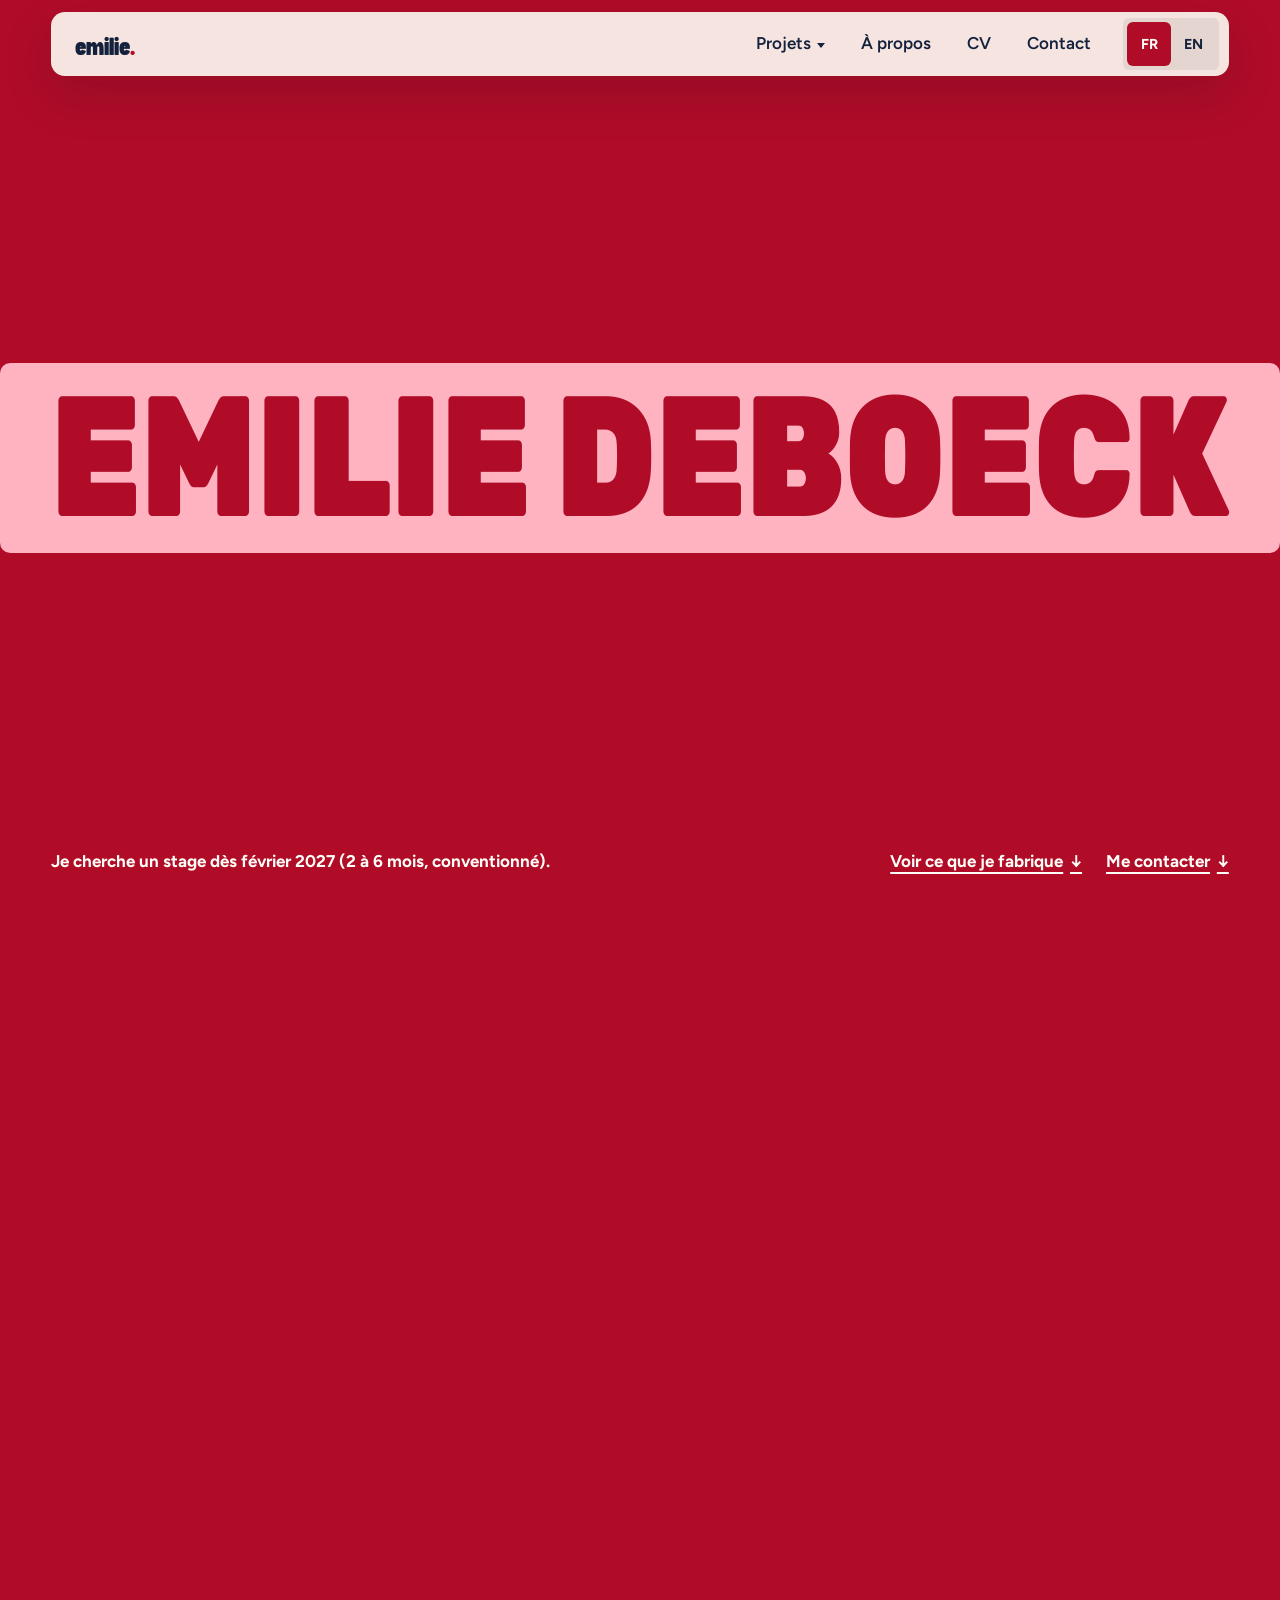
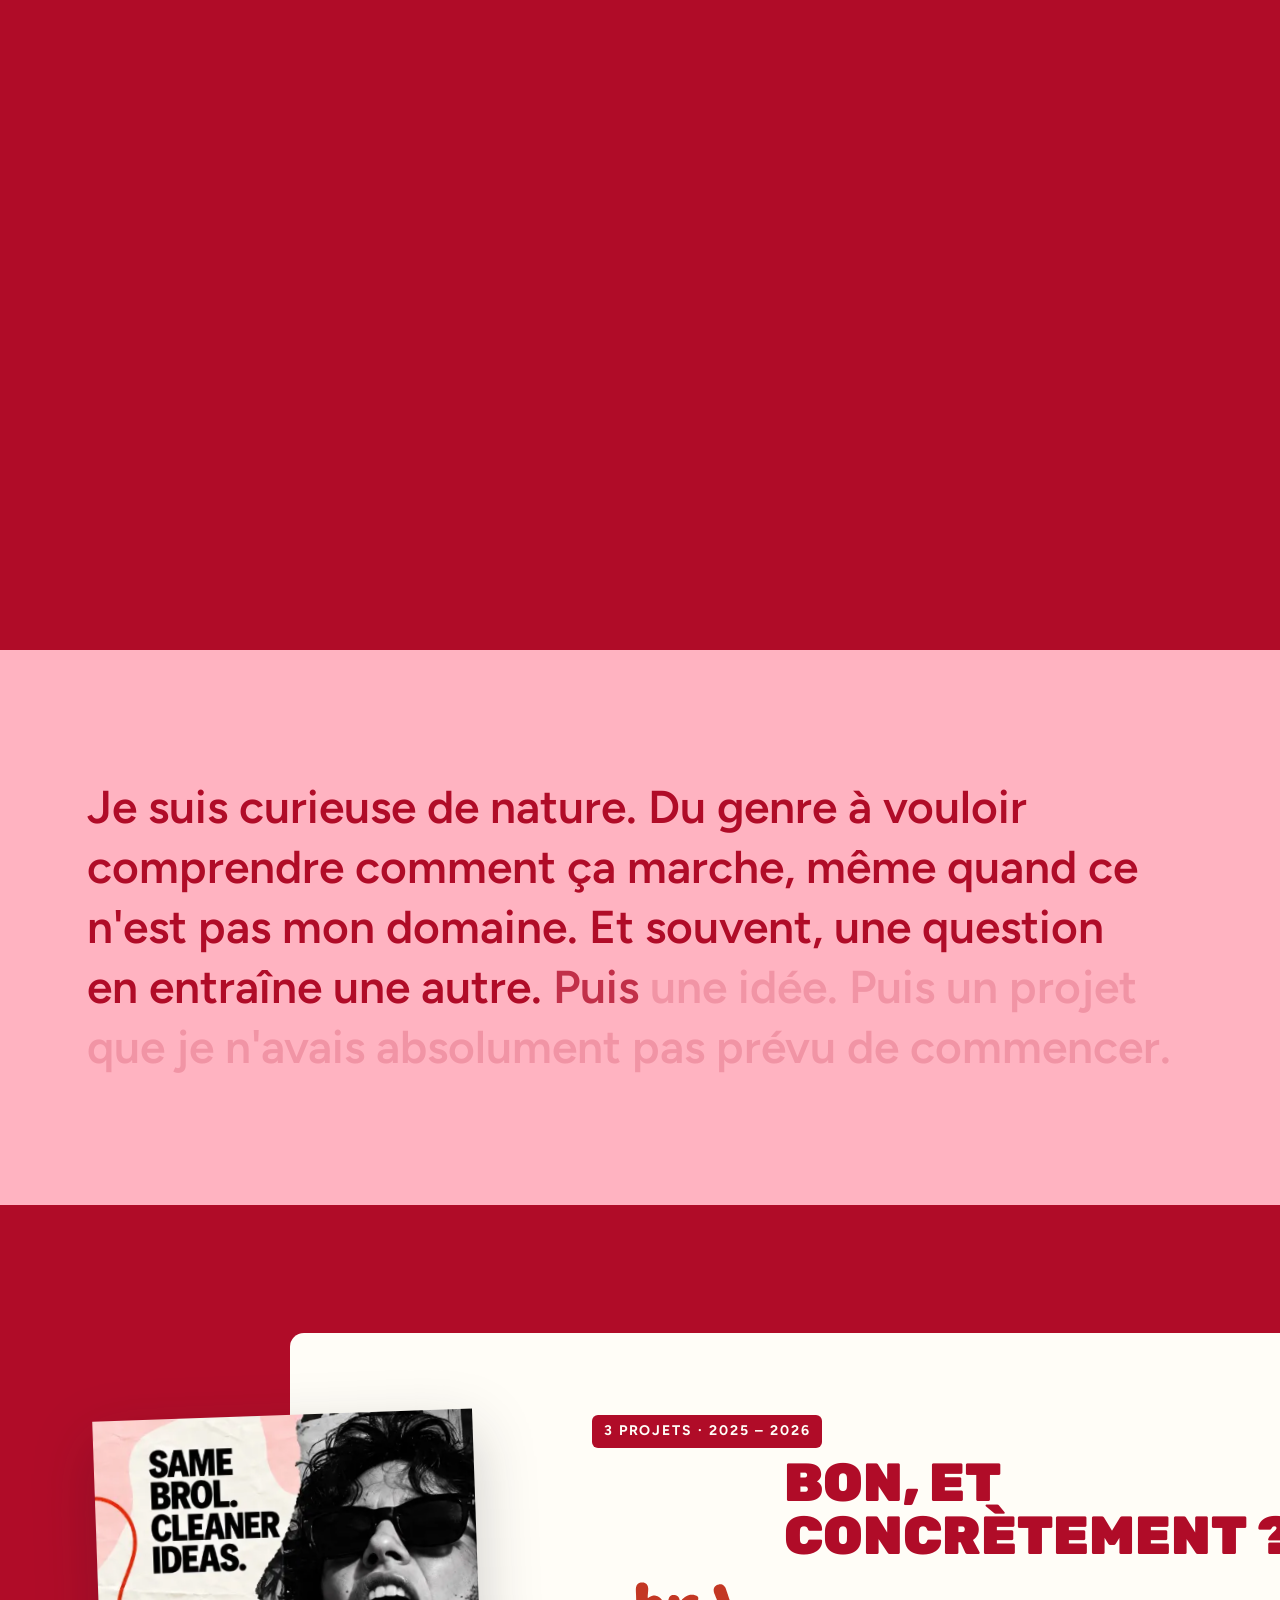
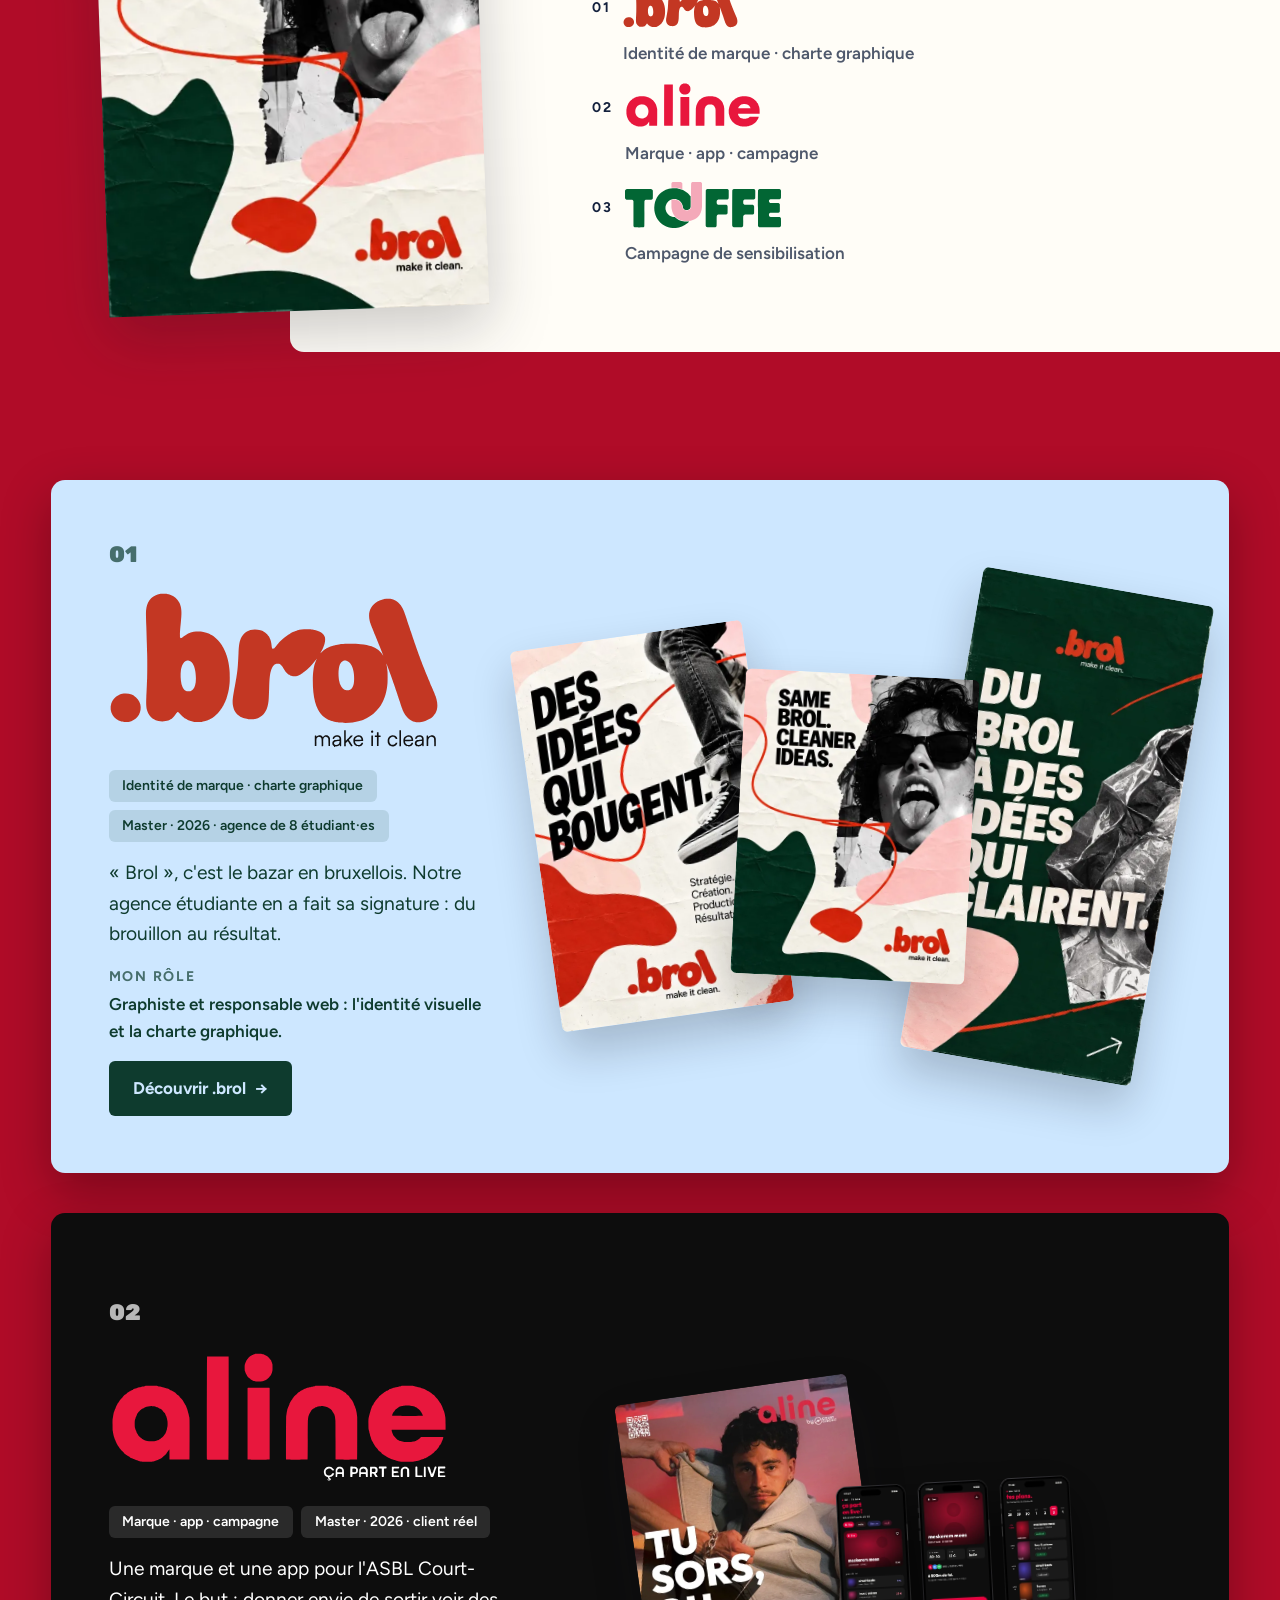
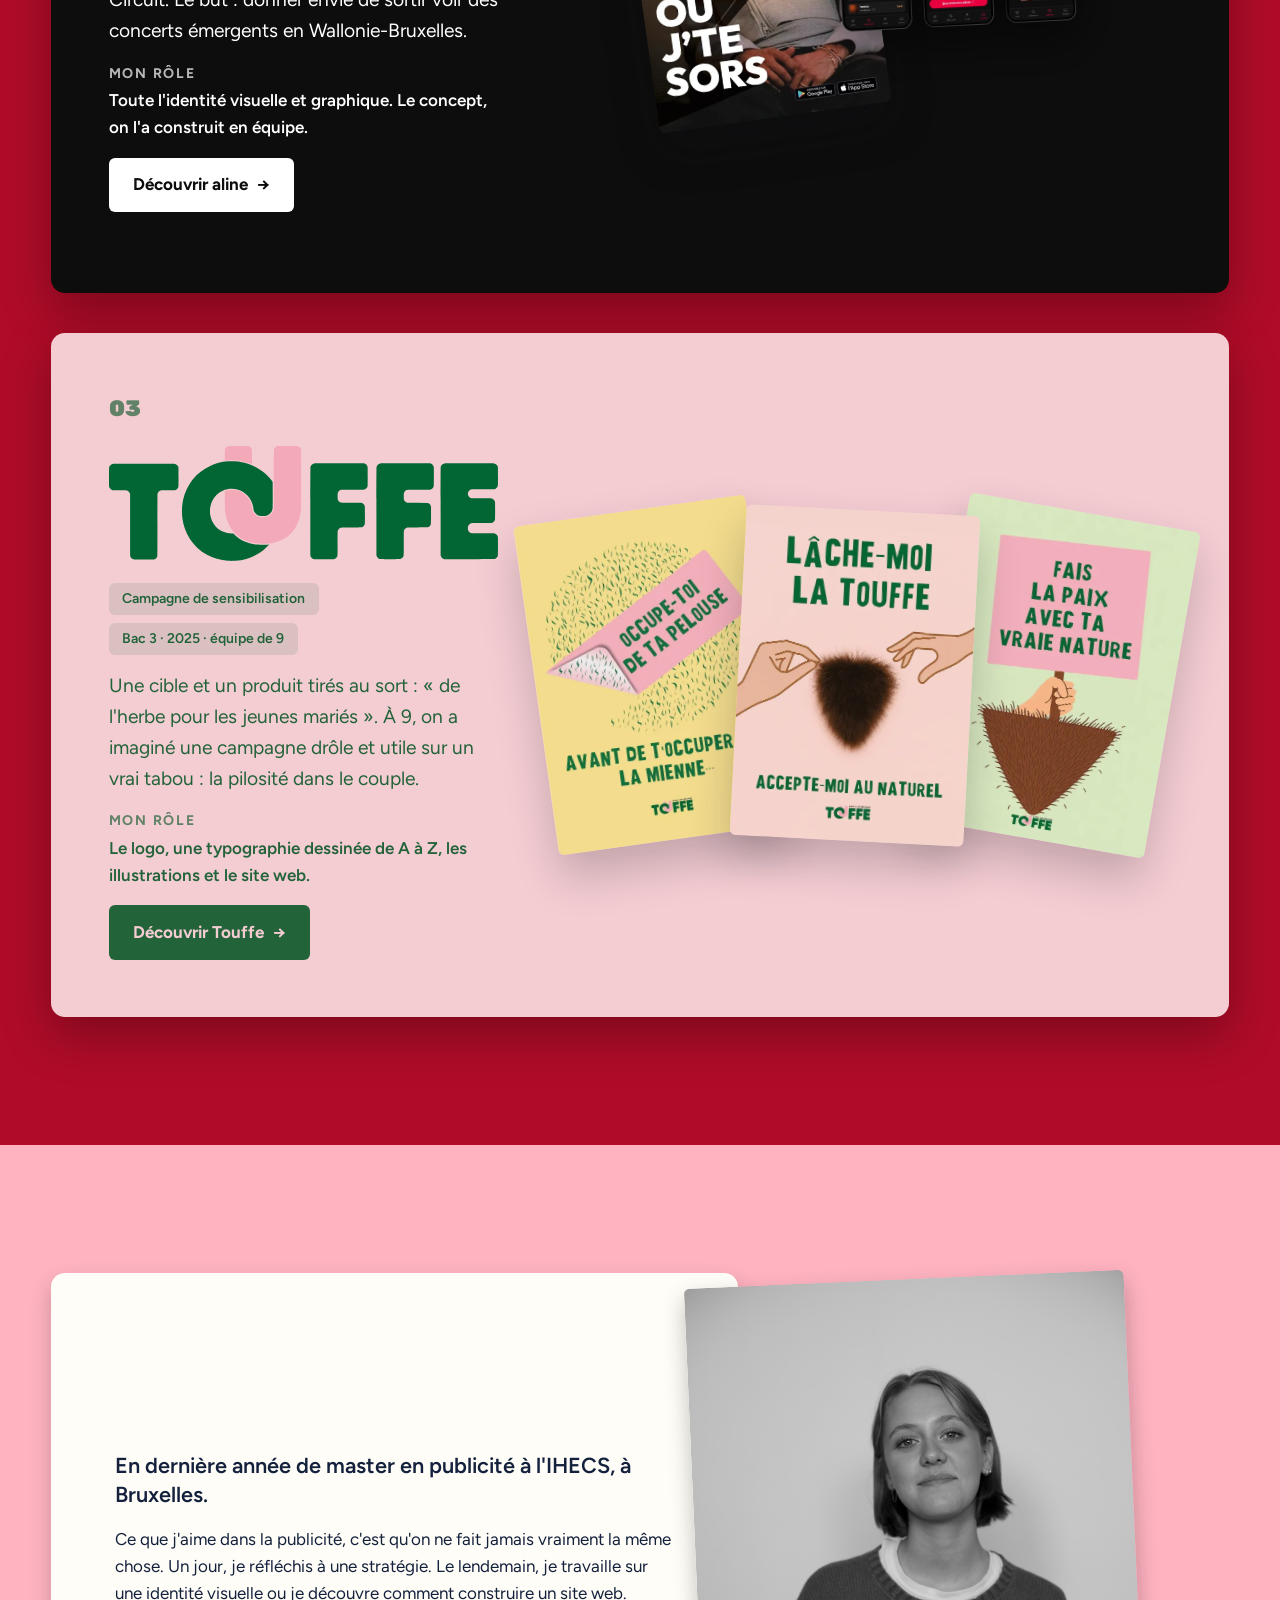
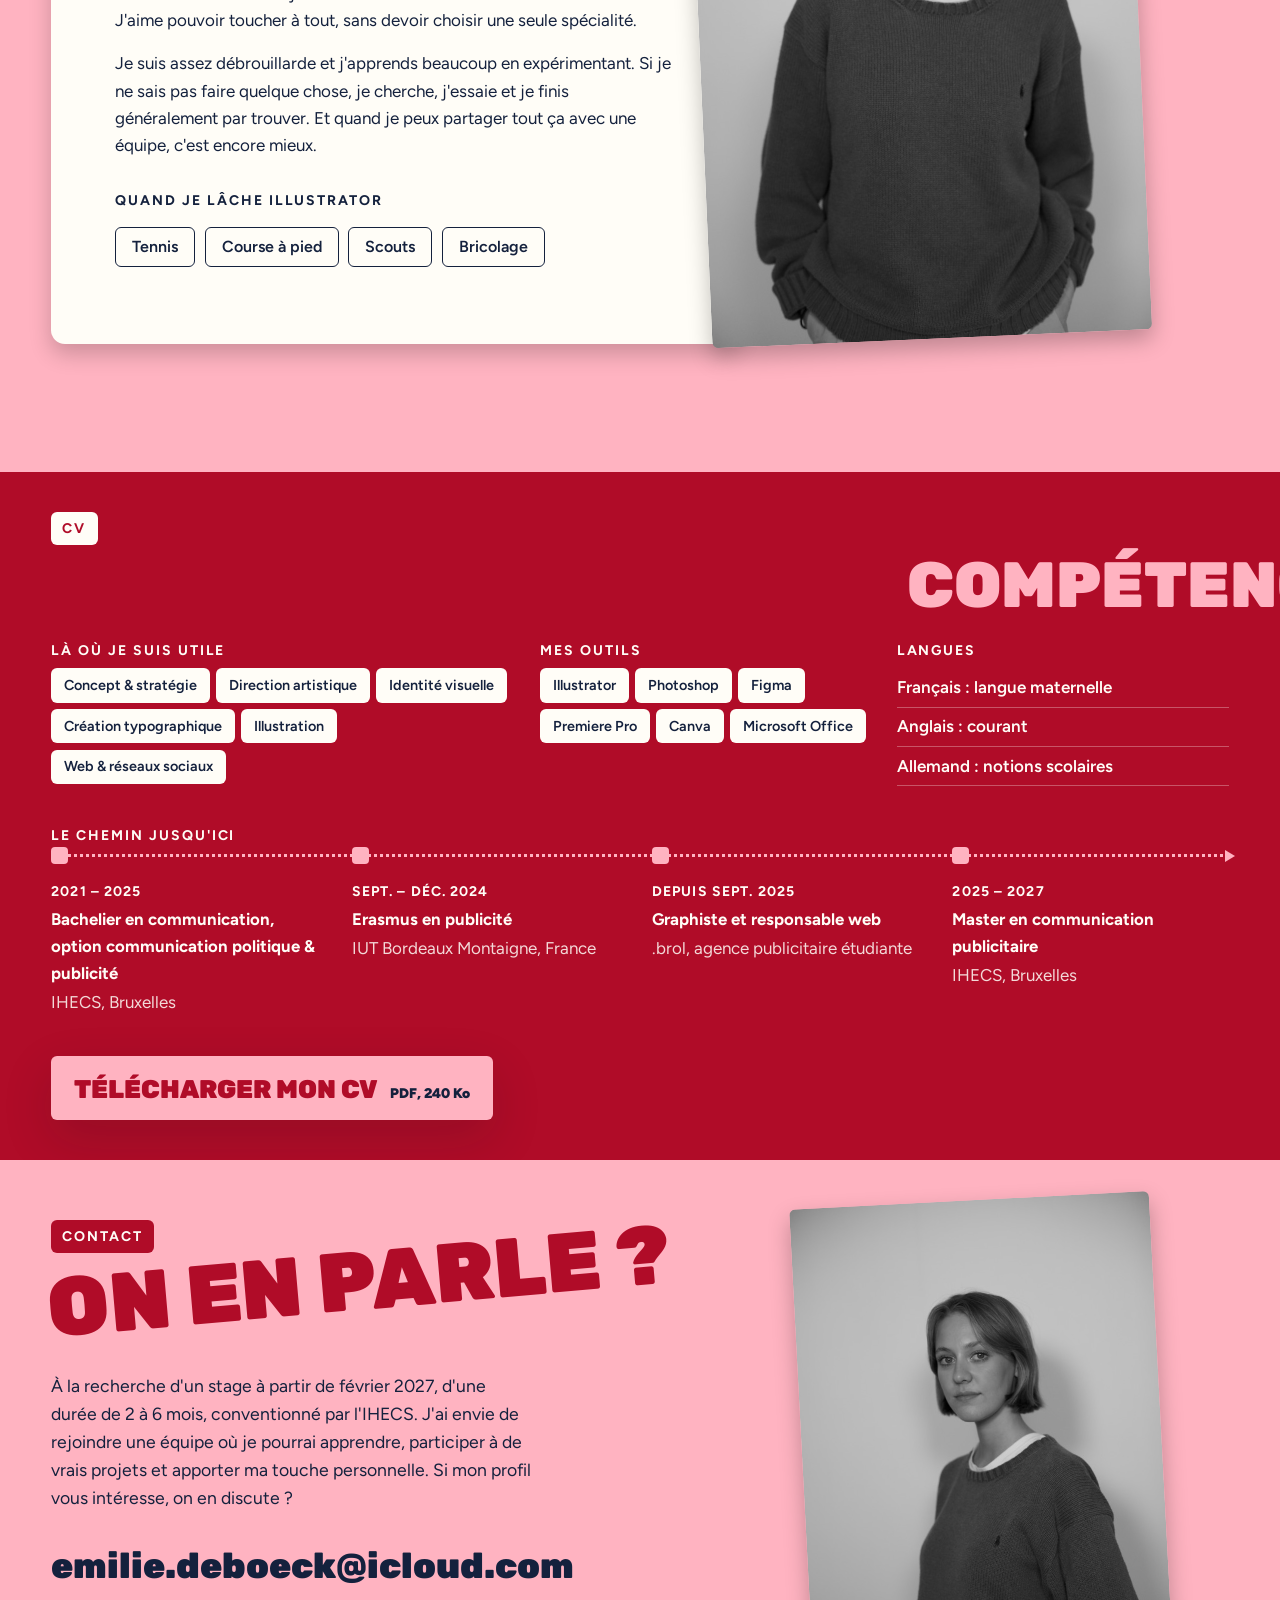
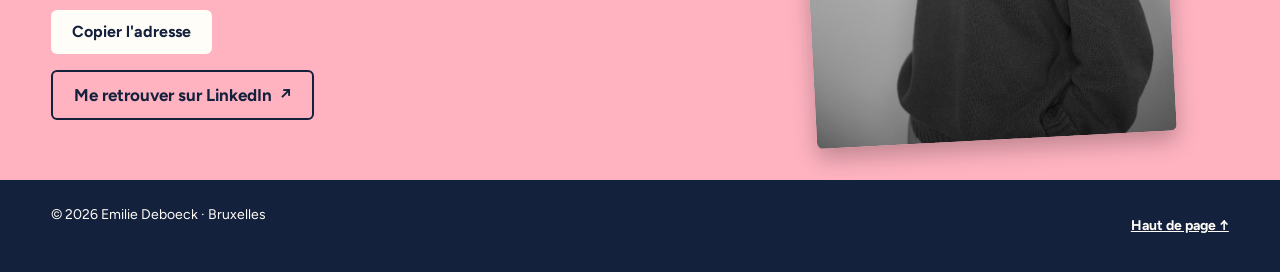
==== commit 94fa3a7d: "Préparation de la mise en ligne sur emiliedeboeck.com Co-Authored-By: Claude Opus 5.5 <noreply@anthr" ====
--- a/index.html
+++ b/index.html
@@ -3,38 +3,37 @@
 <head>
   <meta charset="utf-8">
   <meta name="viewport" content="width=device-width, initial-scale=1">
-  <title>Emilie Deboeck — direction artistique, graphisme & web</title>
-  <meta name="description" content="">
-  <meta property="og:title" content="Emilie Deboeck — direction artistique, graphisme & web">
-  <meta property="og:image" content="assets/img/touffe/affiche-touffe-1600.jpg">
+  <title>Emilie Deboeck — concept, direction artistique & identité visuelle</title>
+  <!-- Écrits ici aussi (main.js les remplace selon la langue) : LinkedIn et les réseaux ne lisent pas le JavaScript -->
+  <meta name="description" content="Portfolio d'Emilie Deboeck, étudiante en master de publicité à l'IHECS (Bruxelles). Concept, direction artistique, identité visuelle, graphisme et web. Stage dès février 2027.">
+  <meta property="og:type" content="website">
+  <meta property="og:title" content="Emilie Deboeck — concept, direction artistique & identité visuelle">
+  <meta property="og:description" content="Étudiante en master de publicité à l'IHECS (Bruxelles). Stage dès février 2027.">
+  <meta property="og:url" content="https://emiliedeboeck.com/">
+  <meta property="og:image" content="https://emiliedeboeck.com/assets/img/touffe/affiche-touffe-1600.jpg">
+  <meta name="twitter:card" content="summary_large_image">
   <link rel="icon" href="assets/favicon.svg" type="image/svg+xml">
   <link rel="preconnect" href="https://fonts.googleapis.com">
   <link rel="preconnect" href="https://fonts.gstatic.com" crossorigin>
-  <!-- Caveat : l'écriture à la main du post-it -->
-  <link href="https://fonts.googleapis.com/css2?family=Figtree:wght@400;500;600;700;900&family=Caveat:wght@700&display=swap" rel="stylesheet">
-  <!-- Archivo étroit, seulement pour « & » et « @ » qui manquent à Emilie Display -->
-  <link href="https://fonts.googleapis.com/css2?family=Archivo:wdth,wght@62,900&text=%26%40&display=swap" rel="stylesheet">
+  <link href="https://fonts.googleapis.com/css2?family=Figtree:wght@400;500;600;700;900&display=swap" rel="stylesheet">
+  <!-- Rubik Black : l'affiche du haut et tous les titres de l'accueil -->
+  <link href="https://fonts.googleapis.com/css2?family=Rubik:wght@900&display=swap" rel="stylesheet">
   <link rel="stylesheet" href="css/style.css">
 </head>
 <body class="pg-home" data-page="home" data-root="">
 
 <main id="main">
 
-  <!-- ========== HERO : le nom à gauche ; à droite, qui, quoi, ce qu'elle cherche, comment la joindre ========== -->
-  <section class="hero" aria-labelledby="hero-title">
-    <div class="wrap hero-grid">
-      <h1 class="hero-name" id="hero-title">
-        <span data-i18n="hero.first"></span>
-        <span data-i18n="hero.last"></span>
-      </h1>
-      <div class="hero-text">
-        <p class="hero-role" data-i18n="hero.role"></p>
-        <p class="hero-sub" data-i18n="hero.sub"></p>
-        <p class="hero-status"><span class="dot" aria-hidden="true"></span><span data-i18n="hero.status"></span></p>
-        <div class="hero-actions">
-          <a class="hero-btn hero-btn-solid" href="#contact" data-i18n="hero.contact"></a>
-          <a class="hero-btn" href="assets/docs/cv-emilie-deboeck.pdf" download data-i18n="hero.cv"></a>
-        </div>
+  <!-- ========== AFFICHE : en haut de page, les compétences arrivent de gauche et de droite, le nom au centre ========== -->
+  <section class="poster" aria-labelledby="hero-title">
+    <h1 class="visually-hidden" id="hero-title"><span data-i18n="hero.first"></span> <span data-i18n="hero.last"></span></h1>
+    <div class="poster-stage">
+      <p class="poster-lines" data-render="poster" data-src="hero.poster"></p>
+      <!-- Dès le premier écran : ce qu'Emilie cherche, et les deux chemins utiles -->
+      <div class="poster-status">
+        <p data-i18n="hero.status"></p>
+        <a href="#projets" data-i18n="hero.projects"></a>
+        <a href="#contact" data-i18n="hero.contact"></a>
       </div>
     </div>
   </section>
@@ -45,19 +44,19 @@
   </div>
 
   <!-- ========== PROJETS ========== -->
-  <section class="section work" id="projets" aria-labelledby="work-title">
+  <section class="section work is-cerise" id="projets" aria-labelledby="work-title">
     <div class="wrap">
-      <!-- Index : une affiche à gauche, les noms des projets à droite sur la bande jaune -->
+      <!-- Index : une affiche à gauche, les logos des projets à droite sur la bande rose -->
       <div class="work-index">
         <div class="work-index-media" data-center aria-hidden="true">
-          <img class="is-active" src="assets/img/brol/affiche3-800.jpg" width="800" height="1043" loading="lazy" alt="">
-          <img src="assets/img/aline/affiche-800.jpg" width="566" height="800" loading="lazy" alt="">
-          <img src="assets/img/touffe/affiche-touffe-800.jpg" width="565" height="800" loading="lazy" alt="">
+          <img class="is-active" src="assets/img/brol/affiche3-800.webp" srcset="assets/img/brol/affiche3-480.webp 480w, assets/img/brol/affiche3-800.webp 800w" sizes="(min-width: 761px) 380px, 62vw" width="800" height="1043" loading="lazy" alt="">
+          <img src="assets/img/aline/affiche-800.webp" width="566" height="800" loading="lazy" alt="">
+          <img src="assets/img/touffe/affiche-touffe-800.webp" srcset="assets/img/touffe/affiche-touffe-480.webp 480w, assets/img/touffe/affiche-touffe-800.webp 800w" sizes="(min-width: 761px) 380px, 62vw" width="565" height="800" loading="lazy" alt="">
         </div>
         <div class="work-index-panel" data-center>
           <span class="label" data-i18n="work.label"></span>
           <h2 id="work-title" class="reveal" data-i18n="work.title"></h2>
-          <ul class="work-index-list" data-slide-in>
+          <ul class="work-index-list" data-slide-in="alternate">
             <li><a href="projets/brol.html" data-show="0"><span data-i18n="work.brol.num"></span> <strong><img src="assets/img/brol/wordmark.svg" width="3780" height="1512" alt=".brol"></strong> <em data-i18n="work.brol.type"></em></a></li>
             <li><a href="projets/aline.html" data-show="1"><span data-i18n="work.aline.num"></span> <strong><img src="assets/img/aline/wordmark.svg" width="3492" height="1188" alt="aline"></strong> <em data-i18n="work.aline.type"></em></a></li>
             <li><a href="projets/touffe.html" data-show="2"><span data-i18n="work.touffe.num"></span> <strong><img src="assets/img/touffe/logo.svg" width="4096" height="1210" alt="Touffe"></strong> <em data-i18n="work.touffe.type"></em></a></li>
@@ -67,22 +66,22 @@
 
       <ol class="stack">
         <!-- .brol -->
-        <li class="card brol on-dark" style="--i: 0;">
+        <li class="card brol" style="--i: 0;">
           <div class="card-text">
             <span class="card-num" data-i18n="work.brol.num"></span>
-            <h3 class="card-name reveal"><img src="assets/img/brol/logo-cream.svg" width="3780" height="1782" alt=".brol"></h3>
+            <h3 class="card-name reveal"><img src="assets/img/brol/logo.svg" width="3780" height="1782" alt=".brol"></h3>
             <ul class="card-tags">
               <li data-i18n="work.brol.type"></li>
               <li data-i18n="work.brol.frame"></li>
             </ul>
             <p class="card-pitch" data-i18n="work.brol.pitch"></p>
             <p class="card-role"><span class="card-role-label" data-i18n="pages.labels.role"></span> <span data-i18n="work.brol.role"></span></p>
-            <a class="card-link" href="projets/brol.html"><span data-i18n="work.view"></span></a>
+            <a class="card-link" href="projets/brol.html"><span data-i18n="work.brol.view"></span></a>
           </div>
           <div class="card-media">
-            <img class="m1" src="assets/img/brol/affiche1-800.jpg" width="800" height="1313" loading="lazy" alt="" data-i18n-attr="alt:work.alt.brolPoster1">
-            <img class="m2" src="assets/img/brol/affiche3-800.jpg" width="800" height="1043" loading="lazy" alt="" data-i18n-attr="alt:work.alt.brolPoster3">
-            <img class="m3" src="assets/img/brol/affiche2-800.jpg" width="800" height="1663" loading="lazy" alt="" data-i18n-attr="alt:work.alt.brolPoster2">
+            <img class="m1" src="assets/img/brol/affiche1-800.webp" srcset="assets/img/brol/affiche1-480.webp 480w, assets/img/brol/affiche1-800.webp 800w" sizes="(min-width: 861px) 24vw, 44vw" width="800" height="1313" loading="lazy" alt="" data-i18n-attr="alt:work.alt.brolPoster1">
+            <img class="m2" src="assets/img/brol/affiche3-800.webp" srcset="assets/img/brol/affiche3-480.webp 480w, assets/img/brol/affiche3-800.webp 800w" sizes="(min-width: 861px) 24vw, 44vw" width="800" height="1043" loading="lazy" alt="" data-i18n-attr="alt:work.alt.brolPoster3">
+            <img class="m3" src="assets/img/brol/affiche2-800.webp" srcset="assets/img/brol/affiche2-480.webp 480w, assets/img/brol/affiche2-800.webp 800w" sizes="(min-width: 861px) 24vw, 44vw" width="800" height="1663" loading="lazy" alt="" data-i18n-attr="alt:work.alt.brolPoster2">
           </div>
         </li>
 
@@ -97,10 +96,10 @@
             </ul>
             <p class="card-pitch" data-i18n="work.aline.pitch"></p>
             <p class="card-role"><span class="card-role-label" data-i18n="pages.labels.role"></span> <span data-i18n="work.aline.role"></span></p>
-            <a class="card-link" href="projets/aline.html"><span data-i18n="work.view"></span></a>
+            <a class="card-link" href="projets/aline.html"><span data-i18n="work.aline.view"></span></a>
           </div>
           <div class="card-media">
-            <img class="m1" src="assets/img/aline/affiche-800.jpg" width="566" height="800" loading="lazy" alt="" data-i18n-attr="alt:work.alt.alinePoster">
+            <img class="m1" src="assets/img/aline/affiche-800.webp" width="566" height="800" loading="lazy" alt="" data-i18n-attr="alt:work.alt.alinePoster">
             <img class="m2" src="assets/img/aline/ecrans-trio-855.webp" srcset="assets/img/aline/ecrans-trio-855.webp 855w, assets/img/aline/ecrans-trio-1710.webp 1710w" sizes="(min-width: 900px) 40vw, 70vw" width="855" height="529" loading="lazy" alt="" data-i18n-attr="alt:work.alt.alineScreens">
           </div>
         </li>
@@ -116,22 +115,22 @@
             </ul>
             <p class="card-pitch" data-i18n="work.touffe.pitch"></p>
             <p class="card-role"><span class="card-role-label" data-i18n="pages.labels.role"></span> <span data-i18n="work.touffe.role"></span></p>
-            <a class="card-link" href="projets/touffe.html"><span data-i18n="work.view"></span></a>
+            <a class="card-link" href="projets/touffe.html"><span data-i18n="work.touffe.view"></span></a>
           </div>
           <div class="card-media">
-            <img class="m1" src="assets/img/touffe/affiche-pelouse-800.jpg" width="565" height="800" loading="lazy" alt="" data-i18n-attr="alt:work.alt.touffePoster2">
-            <img class="m2" src="assets/img/touffe/affiche-touffe-800.jpg" width="565" height="800" loading="lazy" alt="" data-i18n-attr="alt:work.alt.touffePoster">
-            <img class="m3" src="assets/img/touffe/affiche-paix-800.jpg" width="565" height="800" loading="lazy" alt="" data-i18n-attr="alt:work.alt.touffePoster3">
+            <img class="m1" src="assets/img/touffe/affiche-pelouse-800.webp" srcset="assets/img/touffe/affiche-pelouse-480.webp 480w, assets/img/touffe/affiche-pelouse-800.webp 800w" sizes="(min-width: 861px) 24vw, 44vw" width="565" height="800" loading="lazy" alt="" data-i18n-attr="alt:work.alt.touffePoster2">
+            <img class="m2" src="assets/img/touffe/affiche-touffe-800.webp" srcset="assets/img/touffe/affiche-touffe-480.webp 480w, assets/img/touffe/affiche-touffe-800.webp 800w" sizes="(min-width: 861px) 24vw, 44vw" width="565" height="800" loading="lazy" alt="" data-i18n-attr="alt:work.alt.touffePoster">
+            <img class="m3" src="assets/img/touffe/affiche-paix-800.webp" srcset="assets/img/touffe/affiche-paix-480.webp 480w, assets/img/touffe/affiche-paix-800.webp 800w" sizes="(min-width: 861px) 24vw, 44vw" width="565" height="800" loading="lazy" alt="" data-i18n-attr="alt:work.alt.touffePoster3">
           </div>
         </li>
       </ol>
     </div>
   </section>
 
-  <!-- ========== À PROPOS : un papier menthe, le portrait collé par-dessus ========== -->
-  <section class="section about on-dark" id="a-propos" aria-labelledby="about-title">
+  <!-- ========== À PROPOS : un papier crème, le portrait collé par-dessus ========== -->
+  <section class="section about" id="a-propos" aria-labelledby="about-title">
     <div class="wrap about-grid">
-      <div class="about-paper" data-center>
+      <div class="about-paper" data-center data-slide-from="left">
         <h2 id="about-title" class="reveal" data-i18n="about.label"></h2>
         <p class="about-lead" data-i18n="about.p1"></p>
         <p data-i18n="about.p2"></p>
@@ -140,26 +139,24 @@
         <ul class="chips" data-render="list" data-src="about.off"></ul>
       </div>
 
-      <figure class="about-collage reveal" data-center>
+      <figure class="about-collage" data-center data-slide-from="right">
         <span class="collage-photo"><img src="assets/img/emilie-1200.jpg" srcset="assets/img/emilie-600.jpg 400w, assets/img/emilie-1200.jpg 800w" sizes="(min-width: 860px) 420px, 78vw" width="800" height="1200" loading="lazy" alt="" data-i18n-attr="alt:about.photoAlt"></span>
-        <svg class="doodle-arrow" viewBox="0 0 180 120" aria-hidden="true"><path pathLength="1" d="M8 112 C 46 104, 74 86, 96 62 S 136 22, 168 14"/><path pathLength="1" d="M142 8 L170 13 L154 38"/></svg>
-        <p class="note note-salmon" data-i18n="about.title"></p>
       </figure>
     </div>
   </section>
 
   <!-- ========== CV ========== -->
-  <section class="section skills" id="cv" aria-labelledby="skills-title">
+  <section class="section skills is-cerise" id="cv" aria-labelledby="skills-title">
     <div class="wrap">
       <div class="section-head" data-center>
-        <span class="label" data-i18n="skills.label" style="color: var(--red);"></span>
+        <span class="label" data-i18n="skills.label"></span>
         <h2 id="skills-title" class="reveal" data-i18n="skills.title"></h2>
       </div>
 
       <div class="skills-grid" data-center>
         <div class="reveal">
           <h3 data-i18n="skills.doTitle"></h3>
-          <ul class="big-list" data-slide-in data-render="list" data-src="skills.do"></ul>
+          <ul class="chips" data-render="list" data-src="skills.do"></ul>
         </div>
         <div class="reveal" style="--reveal-delay: 0.1s; --reveal-rot: -2deg;">
           <h3 data-i18n="skills.toolsTitle"></h3>
@@ -183,7 +180,7 @@
     </div>
   </section>
 
-  <!-- ========== CONTACT : le même collage que le hero, le titre penché, une affiche posée de biais, un post-it ========== -->
+  <!-- ========== CONTACT : le titre penché, un portrait posé de biais ========== -->
   <section class="section contact" id="contact" aria-labelledby="contact-title">
     <div class="wrap contact-grid" data-center>
       <div class="contact-text">
@@ -201,8 +198,7 @@
       </div>
 
       <figure class="contact-collage reveal">
-        <span class="collage-photo"><img src="assets/img/brol/affiche_mur-1600.jpg" srcset="assets/img/brol/affiche_mur-800.jpg 800w, assets/img/brol/affiche_mur-1600.jpg 1100w" sizes="(min-width: 860px) 36vw, 80vw" width="1100" height="1141" loading="lazy" alt=""></span>
-        <p class="note note-salmon" data-i18n="contact.note"></p>
+        <span class="collage-photo"><img src="assets/img/emilie-contact-1200.jpg" srcset="assets/img/emilie-contact-600.jpg 600w, assets/img/emilie-contact-1200.jpg 1200w" sizes="(min-width: 860px) 400px, 78vw" width="1200" height="1800" loading="lazy" alt="" data-i18n-attr="alt:contact.photoAlt"></span>
       </figure>
     </div>
   </section>
--- a/css/style.css
+++ b/css/style.css
@@ -31,6 +31,7 @@
   --brol-red: #C33723;
   --brol-green: #0E3B2E;
   --brol-cream: #F5F1EC;
+  --brol-blue: #CDE7FF;
 
   /* Polices */
   /* Archivo étroit ne fournit que « & » et « @ », absents d'Emilie Display */
@@ -77,15 +78,23 @@
   --ease-in-out: cubic-bezier(0.45, 0, 0.55, 1);
 }
 
-/* Accueil : palette « Ciel et cerise ». Les pages projets gardent celle de :root. */
+/* Accueil : la DA de l'affiche du haut, quatre couleurs seulement. Les pages projets gardent celle de :root.
+   Les anciens noms (--blue, --yellow…) sont gardés parce que le CSS partagé les utilise. */
 .pg-home {
-  --blue: #A3DAF8;    /* ciel : fond du hero et d'« À propos » */
-  --yellow: #B00C28;  /* cerise : nom et rôle du hero */
-  --red: #1F2F8F;     /* accent : point du logo, frise, bouton du CV */
+  --rose: #FFB3C1;
+  --cerise: #B00C28;
   --cream: #FFFDF7;
   --ink: #14213D;
-  --mint: #FFE29A;    /* papier d'« À propos » */
-  --salmon: #FFB3C1;  /* post-it */
+  --blue: var(--rose);     /* fond des sections roses */
+  --yellow: var(--cerise); /* fond des sections cerise, grands titres sur le rose */
+  --red: var(--cerise);    /* accents : point du logo, frise, focus */
+  --mint: var(--cream);    /* papier d'« À propos » */
+  --salmon: var(--rose);   /* lettres et bande de l'affiche */
+  --f-poster: "Rubik", var(--f-body);  /* tous les titres de l'accueil */
+  --ease-poster: cubic-bezier(0.22, 1, 0.36, 1);
+  /* Coins légèrement adoucis, comme ceux de Rubik : petit pour les étiquettes et boutons, moyen pour les blocs */
+  --round-s: 6px;
+  --round-m: 14px;
 }
 
 /* ---------- Base ---------- */
@@ -225,6 +234,58 @@
   transition: background 0.2s, color 0.2s;
 }
 .menu a:hover { background: var(--yellow); }
+
+/* Sous-menu des projets : s'ouvre au survol de « Projets », et au clavier dès que le focus y entre */
+.has-sub { position: relative; }
+.has-sub > a::after {
+  content: "";
+  display: inline-block;
+  margin-left: 0.4rem;
+  border: 4px solid transparent;
+  border-top: 5px solid currentColor;
+  border-bottom: 0;
+  vertical-align: middle;
+  transition: transform 0.25s ease;
+}
+.has-sub:hover > a::after,
+.has-sub:focus-within > a::after { transform: rotate(180deg); }
+.submenu {
+  position: absolute;
+  top: calc(100% + 0.6rem);
+  left: 50%;
+  z-index: 2;
+  display: grid;
+  gap: 0.15rem;
+  width: max-content;
+  min-width: 15rem;
+  padding: 0.5rem;
+  background: var(--cream);
+  color: var(--ink);   /* en encre partout : l'en-tête d'une page projet peut avoir un texte clair */
+  border-radius: var(--radius-m);
+  box-shadow: var(--shadow-soft);
+  opacity: 0;
+  visibility: hidden;
+  translate: -50% -6px;
+  transition: opacity 0.2s ease, translate 0.3s var(--ease-out), visibility 0s 0.3s;
+}
+/* Pont invisible entre le lien et la liste : la souris ne la perd pas en descendant */
+.submenu::before { content: ""; position: absolute; left: 0; right: 0; bottom: 100%; height: 0.8rem; }
+.has-sub:hover .submenu,
+.has-sub:focus-within .submenu {
+  opacity: 1;
+  visibility: visible;
+  translate: -50% 0;
+  transition: opacity 0.2s ease, translate 0.3s var(--ease-out);
+}
+.submenu a { display: grid; gap: 0.1rem; padding: 0.6rem 1rem; border-radius: 16px; }
+/* Spécificité renforcée : les styles de menu des pages projets ne s'appliquent pas à la liste */
+.site-header .site-nav .submenu a { font-family: var(--f-body); text-transform: none; letter-spacing: 0; }
+@media (min-width: 761px) {
+  .site-header .site-nav .submenu a:hover { background: color-mix(in srgb, var(--ink) 8%, transparent); color: var(--ink); }
+}
+.submenu strong { font-weight: 700; }
+.submenu span { font-size: var(--fs-small); font-weight: 500; opacity: 0.75; }
+.submenu a[aria-current="page"] strong { text-decoration: underline 2px; text-underline-offset: 4px; }
 
 .menu-toggle {
   display: none;
@@ -288,78 +349,31 @@
   .menu.is-open li:nth-child(4) { transition-delay: 0.3s; }
   .menu a:hover, .is-over-hero .menu a:hover { background: var(--yellow); color: var(--ink); }
   .menu :focus-visible { outline-color: var(--yellow); }
-}
-
-/* ---------- Accueil : hero ----------
-   Le nom en grand à gauche ; à droite, le rôle, une phrase, la disponibilité et deux boutons arrondis. */
-
-.hero {
-  position: relative;
-  margin-top: calc(-1 * (var(--header-h) + 12px));
-  padding: calc(var(--header-h) + 12px + var(--space-5)) 0 var(--space-5);
-  background: var(--blue);
-  color: var(--cream);
-  overflow: hidden;
-}
-
-.hero-grid { display: grid; grid-template-columns: repeat(12, minmax(0, 1fr)); align-items: end; gap: var(--space-4) var(--gutter); }
-
-.hero-name {
-  grid-column: 1 / 7;
-  font-family: var(--f-display);
-  font-weight: 400;
-  font-size: clamp(3.4rem, 10vw, 9.5rem);
-  line-height: 0.86;
-  letter-spacing: 0.005em;
-  text-transform: uppercase;
-  color: var(--yellow);
-}
-.hero-name span { display: block; }
-
-.hero-text { grid-column: 7 / 13; justify-self: end; display: grid; gap: 0.9rem; max-width: 37rem; }
-.hero-role { font-size: clamp(1.15rem, 1.6vw, 1.4rem); font-weight: 600; line-height: 1.3; }
-.hero-sub { color: #34495F; }
-.hero-status { display: flex; align-items: center; gap: 0.65rem; font-weight: 600; }
-.hero-status .dot { flex: none; width: 0.55rem; height: 0.55rem; border-radius: 50%; background: var(--yellow); box-shadow: 0 0 0 4px rgb(176 12 40 / 0.2); }
-.hero-actions { display: flex; flex-wrap: wrap; gap: 0.6rem; margin-top: 0.4rem; }
-
-.hero-btn {
-  display: inline-flex;
-  align-items: center;
-  min-height: 48px;
-  padding: 0 1.4rem;
-  border: 1.5px solid rgb(20 33 61 / 0.4);
-  border-radius: 999px;
-  color: var(--ink);
-  font-weight: 600;
-  text-decoration: none;
-  transition: background-color 0.2s, border-color 0.2s, color 0.2s;
-}
-.hero-btn:hover { border-color: var(--ink); }
-.hero-btn-solid { background: var(--ink); border-color: var(--ink); color: var(--cream); }
-.hero-btn-solid:hover { background: var(--yellow); border-color: var(--yellow); }
-
-@media (max-width: 860px) {
-  .hero-name, .hero-text { grid-column: 1 / -1; justify-self: start; }
+  /* Dans le panneau, les projets sont toujours visibles sous « Projets », en plus petit */
+  .has-sub > a::after { display: none; }
+  .submenu,
+  .has-sub:hover .submenu,
+  .has-sub:focus-within .submenu {
+    position: static;
+    width: auto;
+    min-width: 0;
+    padding: 0 0 0.4rem 1rem;
+    background: none;
+    box-shadow: none;
+    opacity: 1;
+    visibility: visible;
+    translate: none;
+  }
+  .submenu::before { display: none; }
+  /* Les couleurs restent celles du panneau de chaque page */
+  .site-header .site-nav .submenu a { padding: 0.35rem 1rem; font-size: 1.1rem; line-height: 1.3; }
+  .submenu span { display: none; }
 }
 
 /* Photo posée de biais, bords nets et ombre douce */
 .collage-photo { display: block; box-shadow: 0 10px 22px rgb(0 0 0 / 0.25); }
 .collage-photo img { width: 100%; }
 
-/* Post-it écrit à la main */
-.note {
-  position: absolute;
-  z-index: 4;
-  max-width: 8.5em;
-  padding: 0.85rem 1.1rem 1.1rem;
-  background: var(--yellow);
-  color: var(--ink);
-  font: 700 clamp(1.5rem, 2.3vw, 2.1rem) / 0.95 "Caveat", "Bradley Hand", cursive;
-  box-shadow: 0 12px 22px rgb(0 0 0 / 0.28);
-  transform: rotate(-7deg);
-}
-.note-salmon { background: var(--salmon); transform: rotate(6deg); }
 
 
 /* Le mouvement des lettres est réglable par page (--letter-*) : chaque projet garde le sien */
@@ -415,6 +429,103 @@
   font-weight: 600;
   line-height: 1.3;
   text-wrap: balance;
+}
+
+/* ---------- Affiche des compétences (accueil) ---------- */
+/* Le haut de l'accueil : au chargement, la bande du nom arrive seule (.is-playing, lancé par main.js
+   une fois Rubik chargée). Puis, pendant que la scène reste fixée à l'écran, les autres lignes
+   arrivent de gauche et de droite au fil du scroll (main.js).
+   main.js règle aussi la taille des lettres (toute la hauteur) et l'étirement de chaque ligne (toute la largeur). */
+
+.pg-home .poster {
+  --poster-lh: 0.95;   /* lu aussi par main.js */
+  --poster-pad: 0.08em;
+  position: relative;
+  height: 250svh;      /* un écran de scroll pour l'arrivée des lignes, puis un demi-écran de pause (main.js) */
+  /* Remonte sous l'en-tête, comme le faisait le hero */
+  margin-top: calc(-1 * (var(--header-h) + 12px));
+  background: var(--yellow);
+}
+.pg-home .poster-stage {
+  position: sticky;
+  top: 0;
+  height: 100svh;
+  overflow: hidden;
+  display: flex;
+  flex-direction: column;
+  gap: var(--space-2);
+  /* En haut, la place de l'en-tête pour qu'il ne cache pas la première ligne */
+  padding: calc(var(--header-h) + 12px + var(--space-2)) var(--gutter) var(--space-2);
+}
+.pg-home .poster-lines {
+  flex: 1;
+  min-height: 0;
+  display: flex;
+  flex-direction: column;
+  justify-content: space-between;
+  font-family: var(--f-poster);
+  font-weight: 900;
+  line-height: var(--poster-lh);
+  text-transform: uppercase;
+  color: var(--salmon);
+}
+.pg-home .poster-line {
+  display: flex;
+  justify-content: center;   /* reste centré même quand le texte, avant étirement, déborde */
+  white-space: nowrap;
+  transform: translateX(calc(var(--dir) * 110vw));   /* hors écran tant qu'elle n'est pas arrivée */
+}
+.pg-home .poster.is-playing .is-band {
+  animation: poster-in 1.6s var(--ease-poster) 0.2s both;
+}
+/* Une fois arrivé, le nom ne rejoue pas l'entrée (par exemple au changement de langue) */
+.pg-home .poster.is-done .is-band { animation: none; transform: none; }
+@keyframes poster-in {
+  from { transform: translateX(calc(var(--dir) * 110vw)); }
+  to { transform: none; }
+}
+.pg-home .poster-text,
+.pg-home .poster-row { display: inline-block; }
+.pg-home .poster-fit { transform-origin: center; }
+/* La bande du nom : couleurs inversées, d'un bord à l'autre de l'écran.
+   Ses coins suivent ceux des lettres : en em, ils grandissent avec elles. */
+.pg-home .poster-line.is-band {
+  margin-inline: calc(-1 * var(--gutter));
+  padding-block: var(--poster-pad);
+  border-radius: 0.06em;
+  background: var(--salmon);
+  color: var(--yellow);
+}
+/* La ligne du bas de l'affiche, comme un pied d'affiche : la recherche de stage et deux liens.
+   Visible dès le chargement, elle dit aussi qu'il y a une suite. */
+.pg-home .poster-status {
+  display: flex;
+  flex-wrap: wrap;
+  align-items: center;
+  gap: 0.25rem var(--space-3);
+  color: var(--cream);
+  font-weight: 700;
+}
+.pg-home .poster-status p { margin-right: auto; }
+.pg-home .poster-status a {
+  display: inline-flex;
+  align-items: center;
+  min-height: 44px;
+  text-decoration: underline 2px;
+  text-underline-offset: 5px;
+}
+.pg-home .poster-status a::after { content: "↓"; margin-left: 0.4em; transition: transform 0.3s var(--ease-bounce); }
+.pg-home .poster-status a:hover::after { transform: translateY(3px); }
+.pg-home .poster-status :focus-visible { outline-color: var(--cream); }
+@media (max-width: 760px) {
+  .pg-home .poster-status { gap: 0 var(--space-2); font-size: var(--fs-small); }
+  .pg-home .poster-status p { flex-basis: 100%; }
+}
+
+/* Écran en hauteur : chaque ligne passe sur deux rangs pour rester grande */
+@media (orientation: portrait) {
+  .pg-home .poster-row { display: block; width: max-content; margin-inline: auto; }
+  .pg-home .poster-space { display: none; }
 }
 
 /* ---------- Index des projets ---------- */
@@ -610,25 +721,7 @@
 /* La photo ne mord que sur la marge du papier, jamais sur le texte */
 .about-collage { grid-area: 1 / 8 / 2 / 13; justify-self: start; position: relative; z-index: 2; width: min(100%, 440px); margin: 0 0 0 calc(-1 * var(--space-4)); }
 .about-collage .collage-photo { transform: rotate(-2.5deg); }
-.about-collage .note { right: -8%; bottom: -3%; }
-
-/* Flèche dessinée à la main, du texte vers le portrait : le trait se trace quand le bloc arrive */
-.doodle-arrow {
-  position: absolute;
-  z-index: 3;
-  width: 30%;
-  left: -24%;
-  bottom: -2%;
-  overflow: visible;
-  fill: none;
-  stroke: var(--ink);
-  stroke-width: 3.5;
-  stroke-linecap: round;
-  stroke-linejoin: round;
-  pointer-events: none;
-}
-.js .reveal .doodle-arrow path { stroke-dasharray: 1; stroke-dashoffset: 1; transition: stroke-dashoffset 1.3s var(--ease-out) 0.5s; }
-.js .reveal.is-in .doodle-arrow path { stroke-dashoffset: 0; }
+
 
 .chips { display: flex; flex-wrap: wrap; gap: 0.6rem; }
 .chips li {
@@ -648,7 +741,6 @@
 @media (max-width: 860px) {
   .about-paper { grid-area: 1 / 1 / 2 / 13; }
   .about-collage { grid-area: 2 / 2 / 3 / 12; justify-self: center; width: min(100%, 380px); margin: calc(-1 * var(--space-3)) 0 0; }
-  .doodle-arrow { display: none; }
 }
 
 /* ---------- CV ---------- */
@@ -753,9 +845,8 @@
 }
 .contact-sub { max-width: 44ch; font-size: var(--fs-lead); margin-top: var(--space-4); }
 
-.contact-collage { grid-area: 1 / 8 / 2 / 13; position: relative; z-index: 1; margin: 0; }
+.contact-collage { grid-area: 1 / 8 / 2 / 13; justify-self: center; position: relative; z-index: 1; width: min(100%, 400px); margin: 0; }
 .contact-collage .collage-photo { transform: rotate(-3deg); }
-.contact-collage .note { left: -8%; bottom: 6%; }
 
 @media (max-width: 860px) {
   .contact-text { grid-area: 1 / 1 / 2 / 13; }
@@ -892,45 +983,243 @@
 .curtain.is-covered { transform: none; }
 .curtain.is-leaving { transform: translateX(101%); transition: transform 0.4s var(--ease-in-out); }
 
-/* ---------- Accueil : réglages de la palette « Ciel et cerise » ----------
-   Le ciel est clair : ce qui était crème dessus passe à l'encre. La cerise reste au nom et au rôle,
-   le beurre prend la place de l'ancien jaune là où il porte du texte ou les logos des projets. */
-
-.pg-home :focus-visible { outline-color: var(--red); }
-.pg-home .on-dark :focus-visible { outline-color: var(--ink); }
+/* ==========================================================
+   Accueil : la DA de l'affiche du haut.
+   Rubik Black en capitales pour tous les titres, Figtree pour le texte.
+   Les sections alternent cerise et rose, comme la bande du nom ; coins légèrement adoucis, comme ceux de Rubik.
+   Contraste : le rose sur cerise (4,3:1) est réservé aux grands textes ; le petit texte
+   sur cerise est en crème, celui sur rose en encre.
+   ========================================================== */
+
+body.pg-home { background: var(--rose); }
+
+/* Sections cerise : le texte passe en crème, les grands titres en rose */
+.pg-home .is-cerise { background: var(--cerise); color: var(--cream); }
+
+/* --- Titres --- */
+.pg-home h2 {
+  font-family: var(--f-poster);
+  font-weight: 900;
+  line-height: 1;     /* pas moins : la queue du Q toucherait les accents de la ligne suivante */
+  letter-spacing: 0;
+  text-transform: uppercase;
+  color: var(--cerise);
+}
+.pg-home .is-cerise h2 { color: var(--rose); }
+
+/* Les titres arrivent de côté, comme les lignes de l'affiche : un titre de la droite, le suivant de la gauche.
+   Tous les mots d'un titre arrivent ensemble. */
+.pg-home h2 { --side: 1; }
+.pg-home .about h2,
+.pg-home .contact h2 { --side: -1; }
+/* Comme l'affiche, l'arrivée suit le scroll : main.js règle le « translate » de chaque mot.
+   Ici, les mots sont simplement posés, sans l'apparition minutée des pages projets. */
+.js .pg-home .words-up .word,
+.js .pg-home .words-up .word:nth-child(even) {
+  opacity: 1;
+  transform: none;
+  transition: none;
+}
+
+/* Étiquettes de section : une petite bande aux couleurs inversées */
+.pg-home .label {
+  padding: 0.35rem 0.7rem 0.3rem;
+  border-radius: var(--round-s);
+  background: var(--cerise);
+  color: var(--cream);
+}
+.pg-home .is-cerise .label { background: var(--cream); color: var(--cerise); }
+.pg-home .work-index-panel .label { background: var(--cerise); color: var(--cream); }
+
+/* Les listes qui arrivent au scroll : à plat, en alternant les côtés (voir main.js) */
+.pg-home [data-slide-in] { --slide-rot: 0; }
+
+/* --- En-tête --- */
+/* Un rectangle aux coins adoucis comme le reste de l'accueil, pas une pilule */
+.pg-home .site-header { border-radius: var(--round-m); }
+.pg-home .menu a,
+.pg-home .menu-toggle,
+.pg-home .lang-switch,
+.pg-home .lang-switch button { border-radius: var(--round-s); }
+/* Cibles tactiles d'au moins 44 px : logo, langues, « Haut de page » */
+.pg-home .logo { display: inline-flex; align-items: center; min-height: 44px; }
+.pg-home .lang-switch button { min-height: 44px; }
+.pg-home .site-footer a { display: inline-flex; align-items: center; min-height: 44px; }
+.pg-home .logo span { color: var(--cerise); }
+.pg-home .lang-switch button[aria-pressed="true"] { background: var(--cerise); color: var(--cream); }
+.pg-home .menu a:hover,
+.pg-home .menu-toggle { background: var(--rose); }
+.pg-home .submenu { border-radius: var(--round-m); }
+.pg-home .submenu a { border-radius: var(--round-s); }
+@media (min-width: 761px) {
+  .pg-home .site-header .site-nav .submenu a:hover { background: var(--rose); }
+}
+.pg-home .skip-link { background: var(--rose); color: var(--ink); }
+.pg-home .progress { --progress-color: var(--ink); }
+
+@media (max-width: 760px) {
+  .pg-home .menu { background: var(--cerise); border-radius: var(--round-m) 0 0 var(--round-m); }
+  .pg-home .menu a { font-family: var(--f-poster); font-weight: 900; text-transform: uppercase; border-radius: var(--round-s); }
+  .pg-home .menu a:hover { background: var(--rose); color: var(--cerise); }
+  .pg-home .menu :focus-visible { outline-color: var(--cream); }
+}
+
+/* --- Focus : toujours visible, de la couleur qui tranche sur le fond --- */
+.pg-home :focus-visible { outline-color: var(--cerise); }
+.pg-home .is-cerise :focus-visible,
 .pg-home .card.aline :focus-visible,
-.pg-home .site-footer :focus-visible { outline-color: var(--mint); }
-.pg-home .card:focus-within { outline-color: var(--red); }
-.pg-home .skip-link { background: var(--mint); }
-
-.pg-home .site-header.is-over-hero { color: var(--ink); }
-.pg-home .is-over-hero .lang-switch { background: rgb(20 33 61 / 0.08); }
-.pg-home .is-over-hero .lang-switch button { color: var(--ink); }
-.pg-home .lang-switch button[aria-pressed="true"],
-.pg-home .is-over-hero .lang-switch button[aria-pressed="true"] { background: var(--red); color: var(--cream); }
-.pg-home .menu a:hover,
-.pg-home .menu-toggle { background: var(--mint); }
-
+.pg-home .site-footer :focus-visible { outline-color: var(--cream); }
+.pg-home .work-index-panel :focus-visible { outline-color: var(--ink); }
+.pg-home .card:focus-within { outline-color: var(--cream); }
+.pg-home .card.brol :focus-visible { outline-color: var(--brol-green); }  /* fond bleu clair */
+
+/* --- Manifeste (rose) --- */
+.pg-home .manifesto-text { color: var(--cerise); max-width: 24em; }  /* moins de lignes, plus longues */
+
+/* --- Projets (cerise) --- */
+/* La bande des logos : droite, comme la bande du nom, mais en crème : sur le rose, le U rose de Touffe disparaîtrait.
+   Les logos y gardent leurs couleurs. */
+.pg-home .work-index::before { background: var(--cream); border-radius: var(--round-m) 0 0 var(--round-m); }
+.pg-home .work-index-panel { color: var(--ink); }
+.pg-home .work-index-panel h2 { color: var(--cerise); }
+/* Tout l'index (titre, logos, affiche) tient dans un écran : les tailles suivent aussi la hauteur */
+@media (min-width: 761px) {
+  .pg-home .work-index { padding-block: var(--space-4); }
+  .pg-home .work-index-panel { gap: var(--space-1); }
+  .pg-home .work-index-panel h2 {
+    font-size: clamp(2.2rem, min(4.2vw, 7.5svh), 4.6rem);
+    text-wrap: balance;
+    margin-bottom: var(--space-1);
+  }
+  .pg-home .work-index-list { gap: var(--space-1); }
+  .pg-home .work-index-list strong img { height: clamp(1.8rem, min(3.6vw, 6svh), 3.2rem); }
+  .pg-home .work-index-media { width: min(100%, 380px, 46svh); }
+}
+/* Téléphone : l'affiche au-dessus, la bande crème sous elle, d'un bord à l'autre de l'écran */
 @media (max-width: 760px) {
-  .pg-home .menu { background: var(--red); }
-  .pg-home .menu a:hover, .pg-home .is-over-hero .menu a:hover { background: var(--mint); color: var(--ink); }
-  .pg-home .menu :focus-visible { outline-color: var(--mint); }
-}
-
-
-/* Tout l'accueil sur le ciel, du hero au contact */
-body.pg-home { background: var(--blue); }
-.pg-home .hero { color: var(--ink); }
-
-.pg-home .work-index::before { background: var(--mint); }
-
+  .pg-home .work-index::before { display: none; }
+  .pg-home .work-index-panel {
+    margin-inline: calc(-1 * var(--gutter));
+    padding: var(--space-4) var(--gutter);
+    background: var(--cream);
+  }
+}
+
+/* Les projets se suivent sans se recouvrir, en rectangles aux coins adoucis */
+.pg-home .card,
+.pg-home .card:nth-child(n) { position: relative; top: auto; border-radius: var(--round-m); box-shadow: 0 18px 50px rgb(0 0 0 / 0.3); }
+.pg-home .card-num { font-family: var(--f-poster); font-weight: 900; }
+/* .brol sur le bleu clair de sa charte : le rouge de l'agence se confondait avec la section cerise.
+   Fond clair, donc texte et bouton dans le vert de la charte. */
+.pg-home .card.brol { --card-bg: var(--brol-blue); --card-fg: var(--brol-green); }
+.pg-home .card-tags li,
+.pg-home .card-link,
+.pg-home .card-media img { border-radius: var(--round-s); }
+.pg-home .card.aline .m2 { border-radius: 0; }  /* les écrans détourés n'ont pas de cadre */
+
+/* Les visuels prennent plus de place que le texte, et restent entiers :
+   posés côte à côte, à peine chevauchés, au lieu d'un éventail coupé par le bord de la carte */
+.pg-home .card { grid-template-columns: minmax(0, 0.8fr) minmax(0, 1.3fr); align-items: center; }
+.pg-home .card-media {
+  display: flex;
+  align-items: center;
+  justify-content: center;
+  min-height: 0;
+  aspect-ratio: auto;
+  padding-block: var(--space-2);
+}
+.pg-home .card-media img,
+.pg-home .card.aline .card-media img {
+  position: relative;
+  inset: auto;
+  flex: 0 1 auto;
+  width: 37%;
+  height: auto;
+  margin-inline: -2.5%;
+}
+.pg-home .card-media .m2 { z-index: 1; }
+.pg-home .card.aline .m1 { width: 36%; }
+.pg-home .card.aline .m2 { width: 68%; margin-left: -8%; }
+@media (max-width: 860px) {
+  .pg-home .card { grid-template-columns: 1fr; }
+  .pg-home .card-media img { width: 44%; margin-inline: -6%; }
+}
+
+/* Téléphone : pas de survol, donc pas d'affiche qui suit le logo ; l'index reste un sommaire */
+@media (max-width: 760px) {
+  .pg-home .work-index-media { display: none; }
+}
+
+/* --- À propos (rose) : le papier en crème --- */
 .pg-home .about { color: var(--ink); }
-
+.pg-home .about-paper { background: var(--cream); border-radius: var(--round-m); }
+.pg-home .about-paper h2 { color: var(--cerise); }
+.pg-home .about-paper .chips li { border-radius: var(--round-s); }
+.pg-home .collage-photo,
+.pg-home .collage-photo img { border-radius: var(--round-s); }
+
+/* --- CV (cerise) --- */
 .pg-home .skills-grid h3,
-.pg-home .path h3 { color: var(--yellow); }
-.pg-home .skills .chips li { background: var(--cream); color: var(--ink); }
-.pg-home .timeline { border-color: var(--red); }
-.pg-home .timeline::after { border-left-color: var(--red); }
+.pg-home .path h3 { color: var(--cream); }
+.pg-home .big-list li {
+  font-family: var(--f-poster);
+  font-weight: 900;
+  text-transform: uppercase;
+  color: var(--rose);
+  border-bottom-color: rgb(255 253 247 / 0.3);
+}
+.pg-home .plain-list li { border-bottom-color: rgb(255 253 247 / 0.3); }
+.pg-home .skills .chips li { background: var(--cream); color: var(--ink); border-radius: var(--round-s); }
+.pg-home .timeline { border-color: var(--rose); }
+.pg-home .timeline::after { border-left-color: var(--rose); }
+.pg-home .timeline li::before { background: var(--rose); border-radius: 4px; }
+.pg-home .timeline .when { color: var(--cream); }
+.pg-home .timeline .where { opacity: 0.85; }
+.pg-home .cv-button {
+  background: var(--rose);
+  color: var(--cerise);
+  border-radius: var(--round-s);
+  font-family: var(--f-poster);
+  font-weight: 900;
+  text-transform: uppercase;
+}
+.pg-home .cv-button small { color: var(--ink); text-transform: none; white-space: nowrap; }
+/* Téléphone : « PDF, 240 Ko » passe sous le titre au lieu d'être coupé à côté */
+.pg-home .cv-button { flex-wrap: wrap; row-gap: 0.2rem; }
+
+/* --- Contact (rose) --- */
+/* Rubik est plus large qu'Emilie Display : un peu plus petit pour que le « ? » ne morde pas sur l'affiche */
+.pg-home .contact h2 { font-size: clamp(3.4rem, 9.5vw, 9rem); line-height: 0.95; }
+.pg-home .email { font-family: var(--f-poster); font-weight: 900; }
+.pg-home .btn,
+.pg-home .linkedin { border-radius: var(--round-s); }
+.pg-home .linkedin:hover { color: var(--rose); }
+
+/* --- CV et contact : chaque section tient dans un écran d'ordinateur ---
+   Les grandes tailles suivent aussi la hauteur de la fenêtre (svh). Sur téléphone, les blocs s'empilent. */
+@media (min-width: 861px) {
+  .pg-home .skills,
+  .pg-home .contact { padding-block: var(--space-4); }
+
+  .pg-home .skills .section-head { gap: var(--space-1); margin-bottom: var(--space-3); }
+  .pg-home .skills .section-head h2 { font-size: clamp(2.2rem, min(5vw, 8svh), 4.6rem); }
+  .pg-home .skills-grid { gap: var(--space-3); }
+  .pg-home .skills-grid h3,
+  .pg-home .path h3 { margin-bottom: var(--space-1); }
+  .pg-home .skills .chips { gap: 0.4rem; }
+  .pg-home .skills .chips li { padding: 0.35rem 0.8rem; font-size: 0.9rem; }
+  .pg-home .plain-list li { padding-block: 0.35rem; }
+  .pg-home .path { margin-top: var(--space-4); }
+  .pg-home .timeline strong { font-size: 1.05rem; }
+  .pg-home .cv-button { margin-top: var(--space-4); padding: 0.8rem 1.4rem 0.65rem; font-size: clamp(1.2rem, 2vw, 1.6rem); }
+
+  .pg-home .contact h2 { margin-top: var(--space-2); font-size: clamp(2.6rem, min(6.5vw, 11svh), 6.5rem); }
+  .pg-home .contact-sub { margin-top: var(--space-3); font-size: 1.1rem; }
+  .pg-home .contact-actions { margin-top: var(--space-3); }
+  .pg-home .email { font-size: clamp(1.4rem, 2.8vw, 2.4rem); }
+  .pg-home .linkedin { margin-top: var(--space-2); }
+  .pg-home .contact-collage { width: min(100%, 360px, 44svh); }
+}
 
 /* ==========================================================
    Pages projet : la structure commune, sans direction artistique.
@@ -1043,4 +1332,12 @@
   .blob { --py: 0px !important; }
   .js .words-up .word, .js [data-words] .word, .js [data-slide-in] > * { opacity: 1 !important; transform: none !important; translate: none !important; rotate: none !important; }
   .js .shot::after, .curtain { display: none; }
-}
+  /* L'affiche est posée d'emblée, sans arrivée ni scroll fixé */
+  .pg-home .poster { height: auto; }
+  .pg-home .poster-stage { position: relative; }
+  .pg-home .poster-line { animation: none !important; transform: none !important; }
+  /* Sans ça, la taille des lettres « transitionne » 0,01 ms (règle ci-dessus) et main.js mesure
+     la ligne avant qu'elle ait sa vraie taille : l'étirement sort énorme. */
+  .pg-home .poster-line,
+  .pg-home .poster-line * { transition: none !important; }
+}
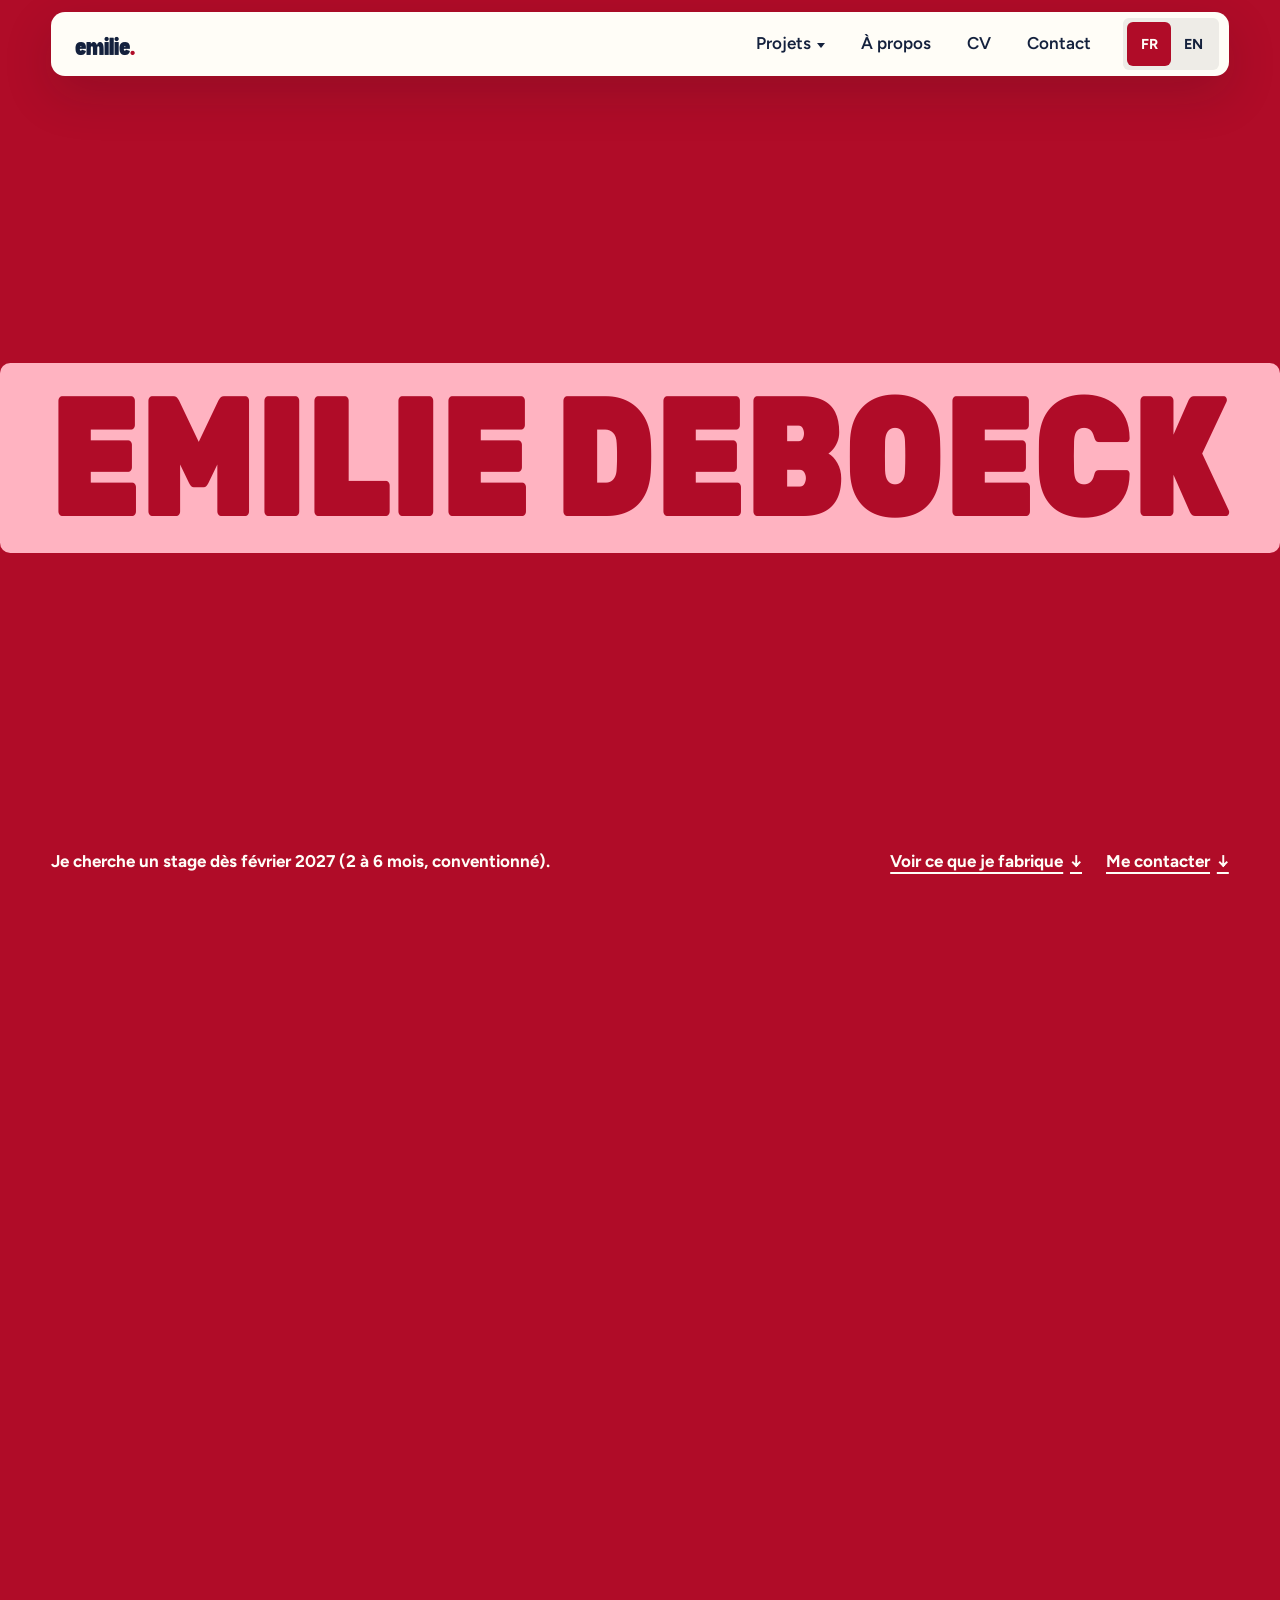
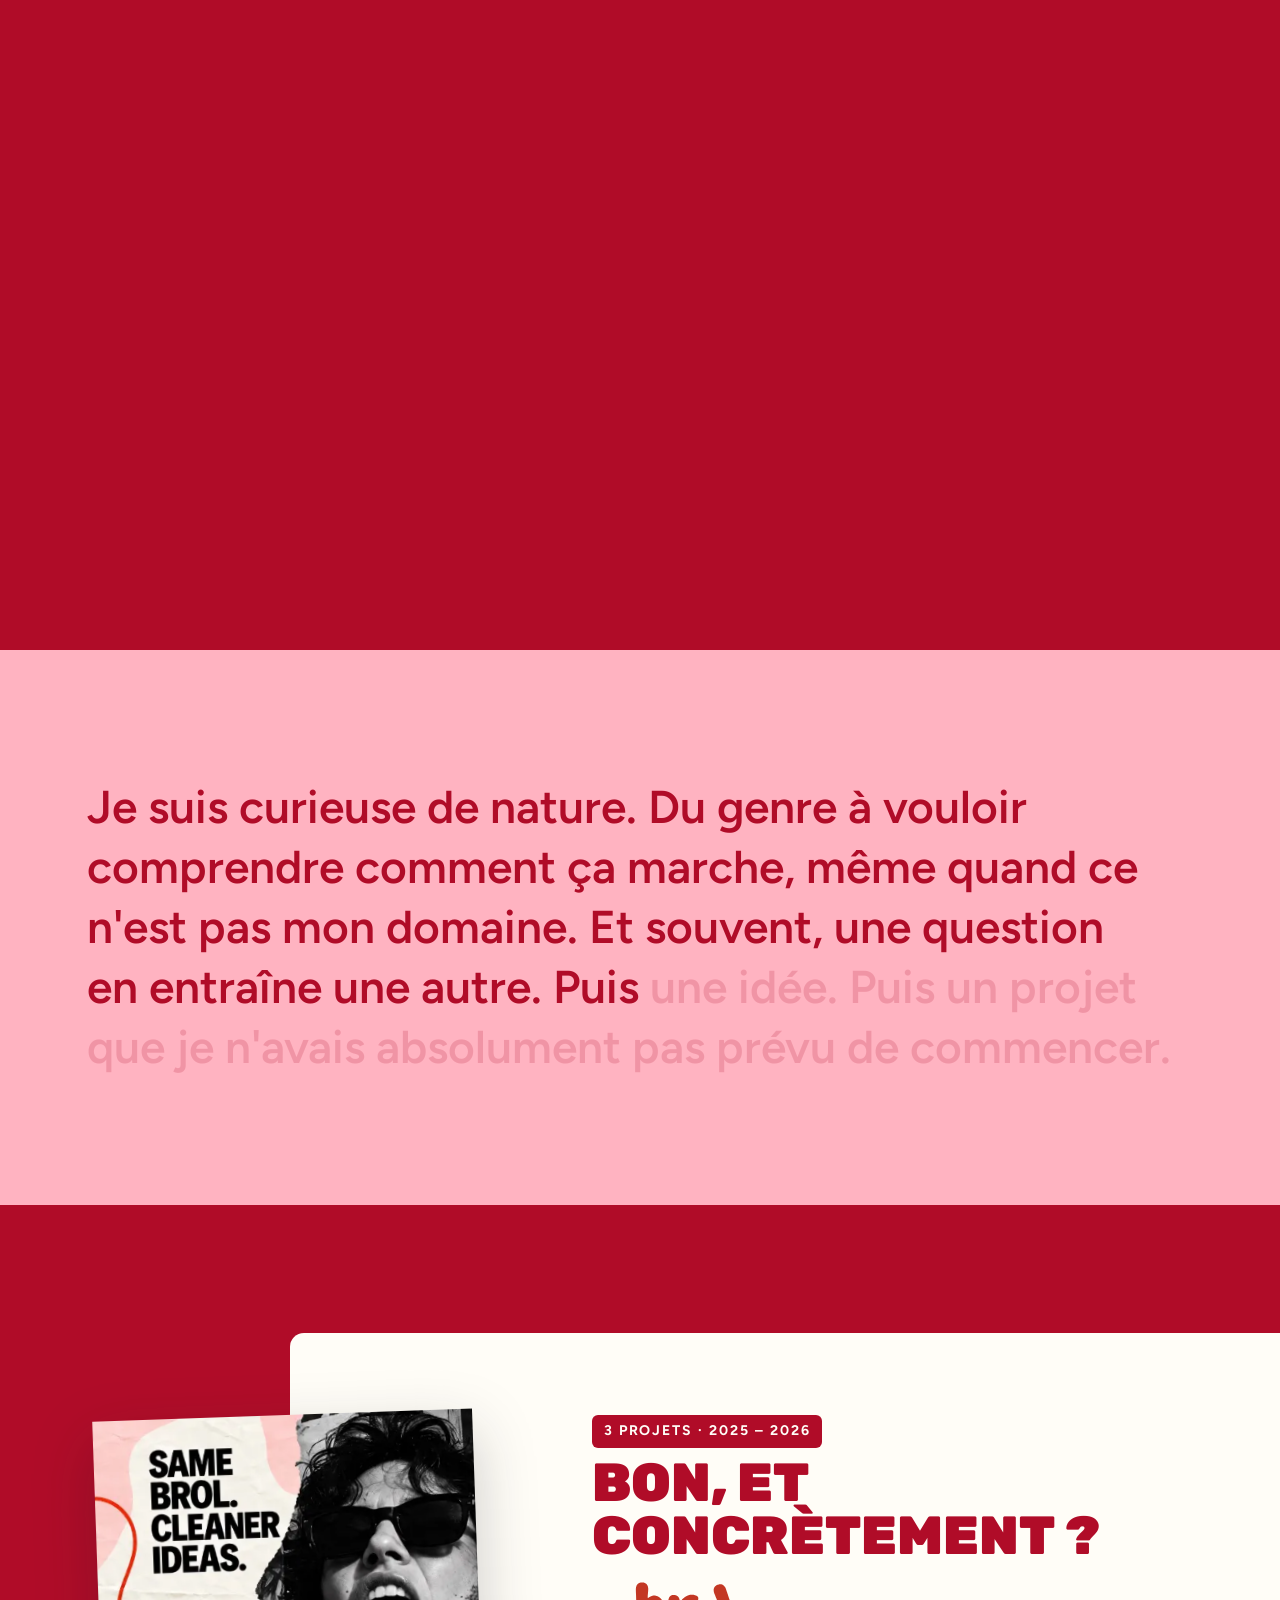
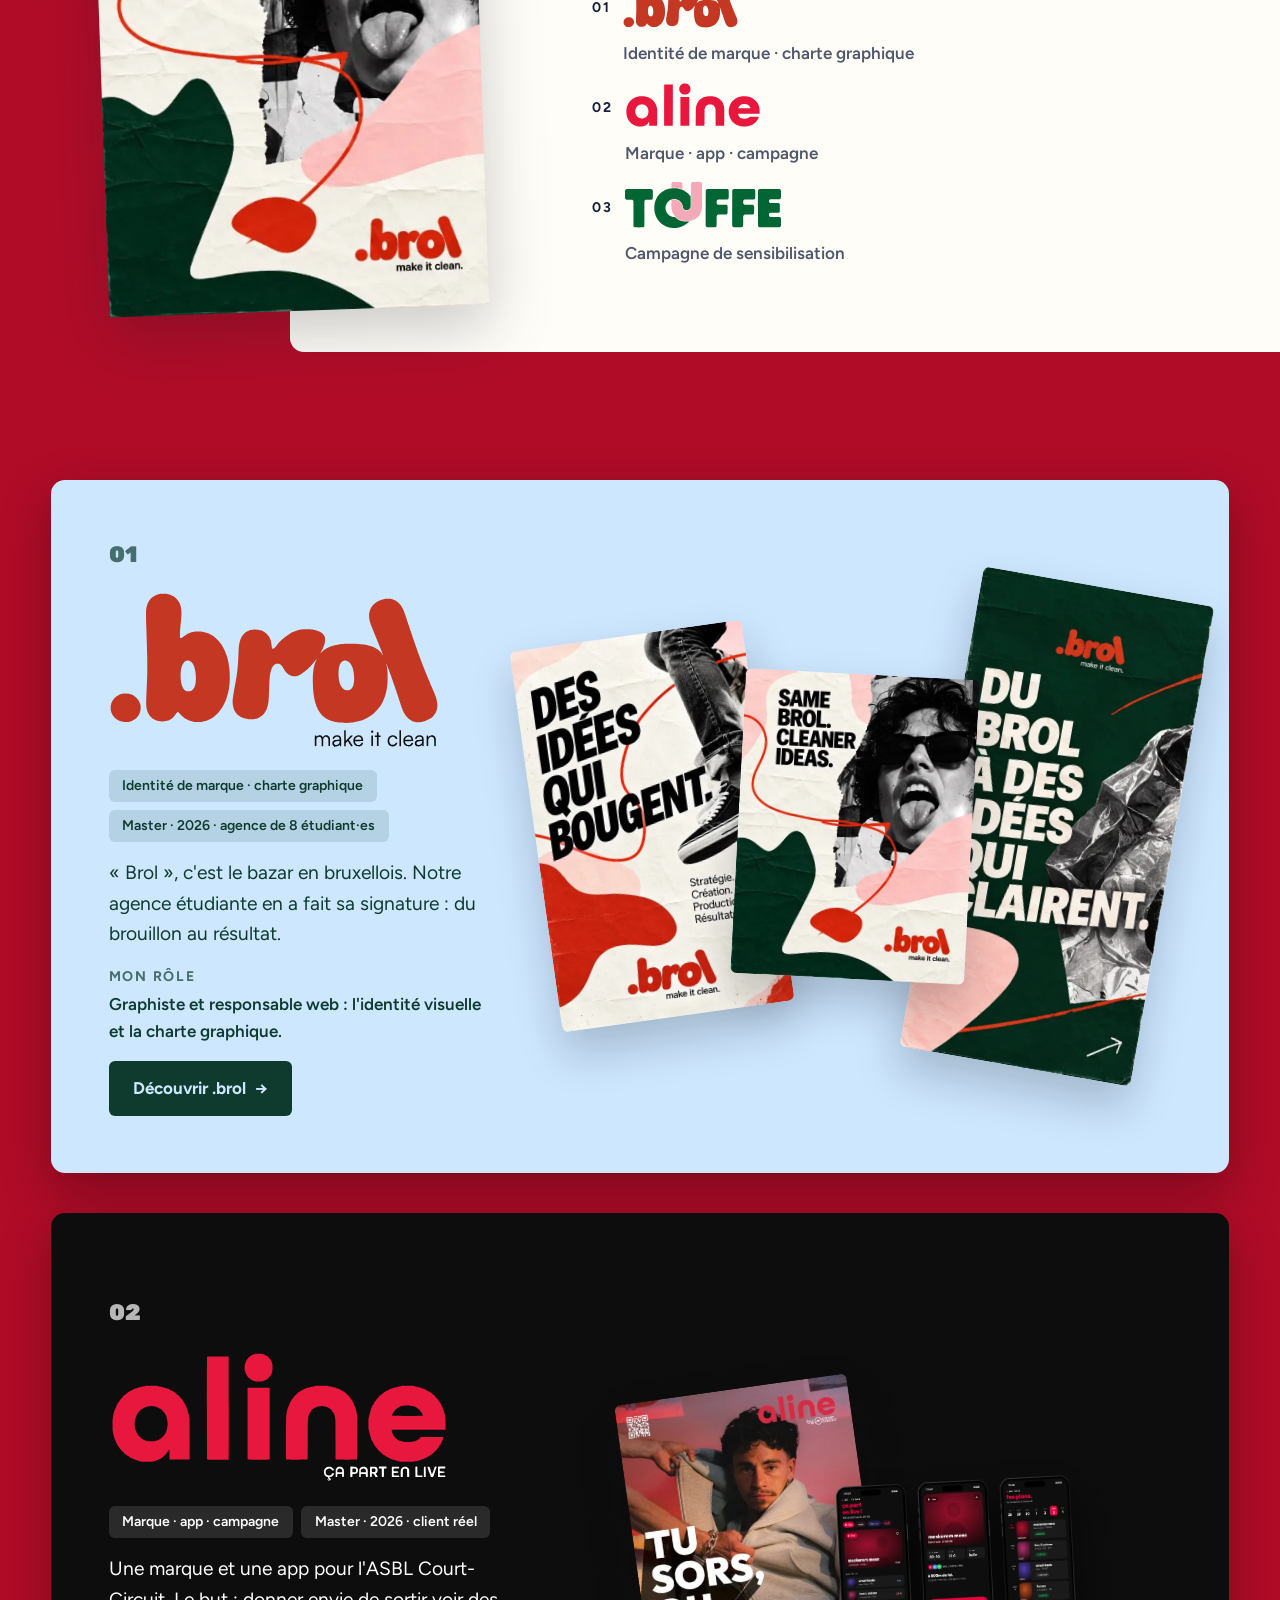
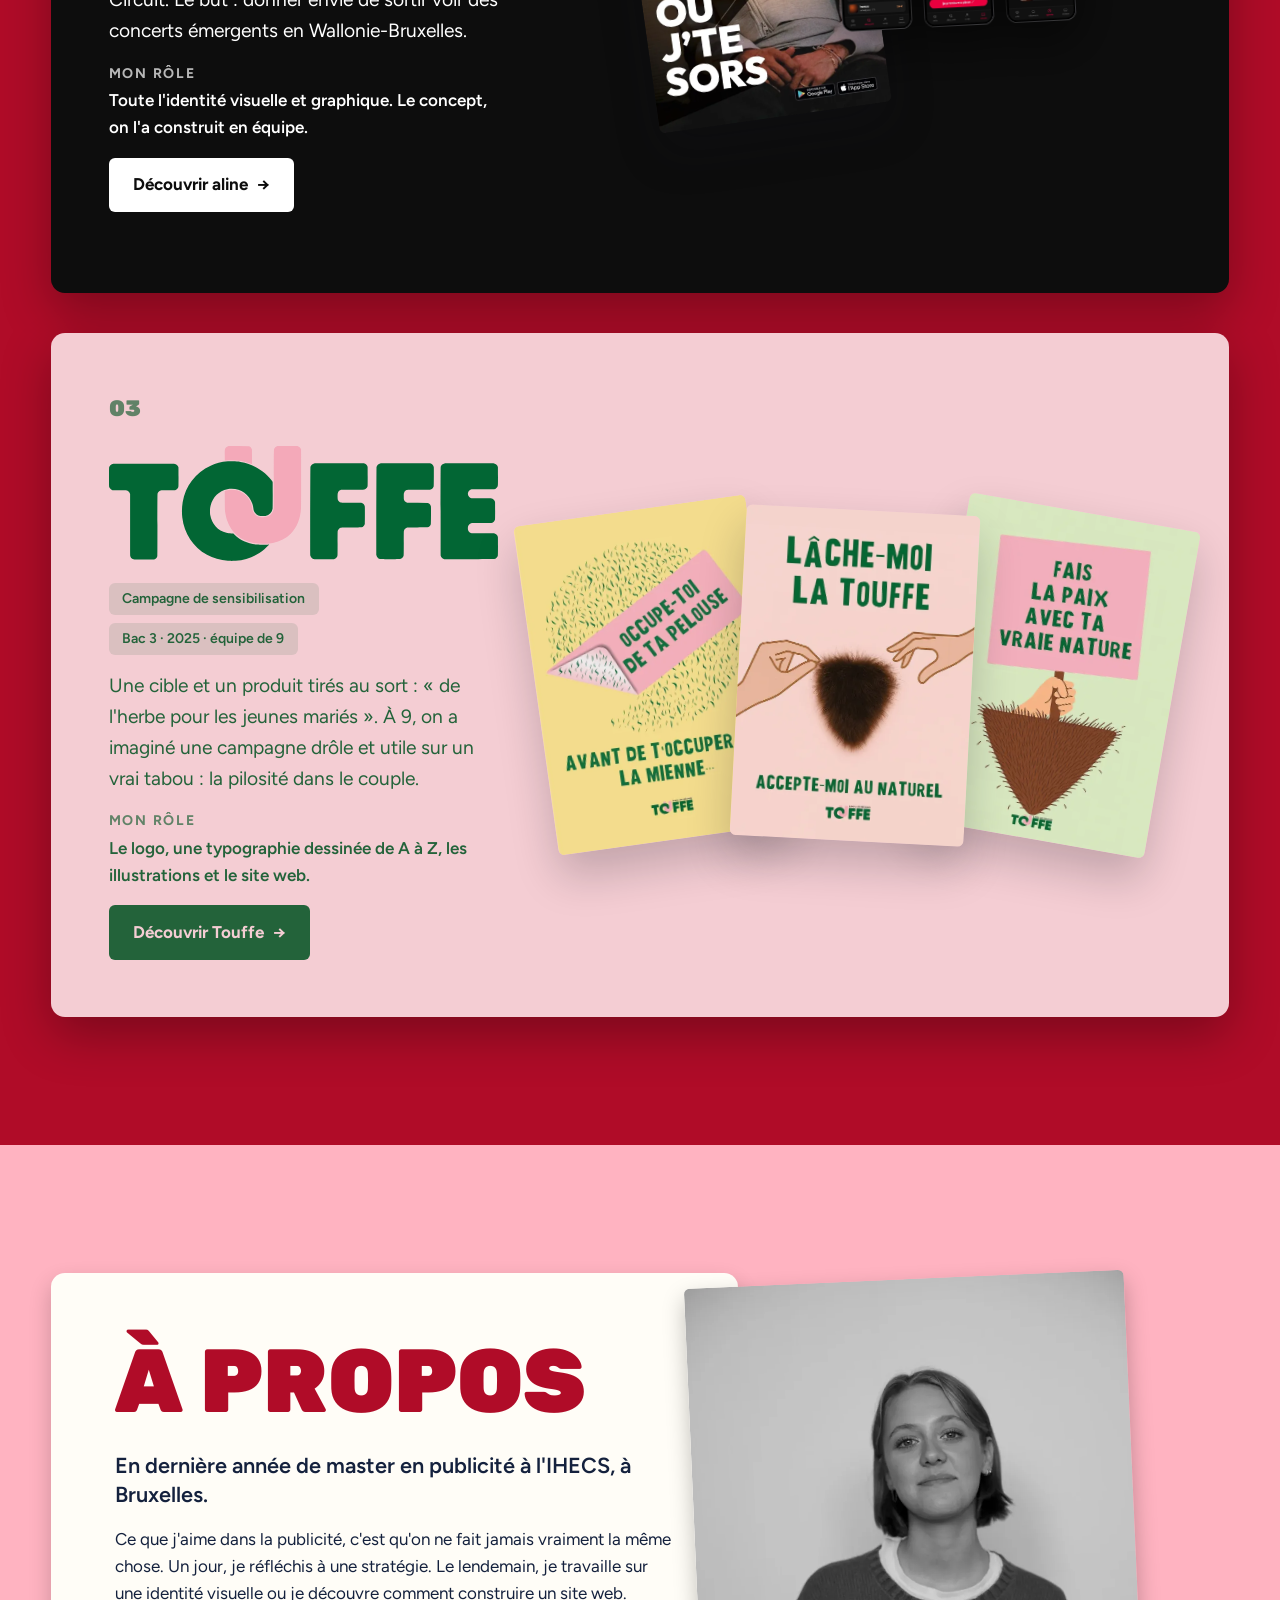
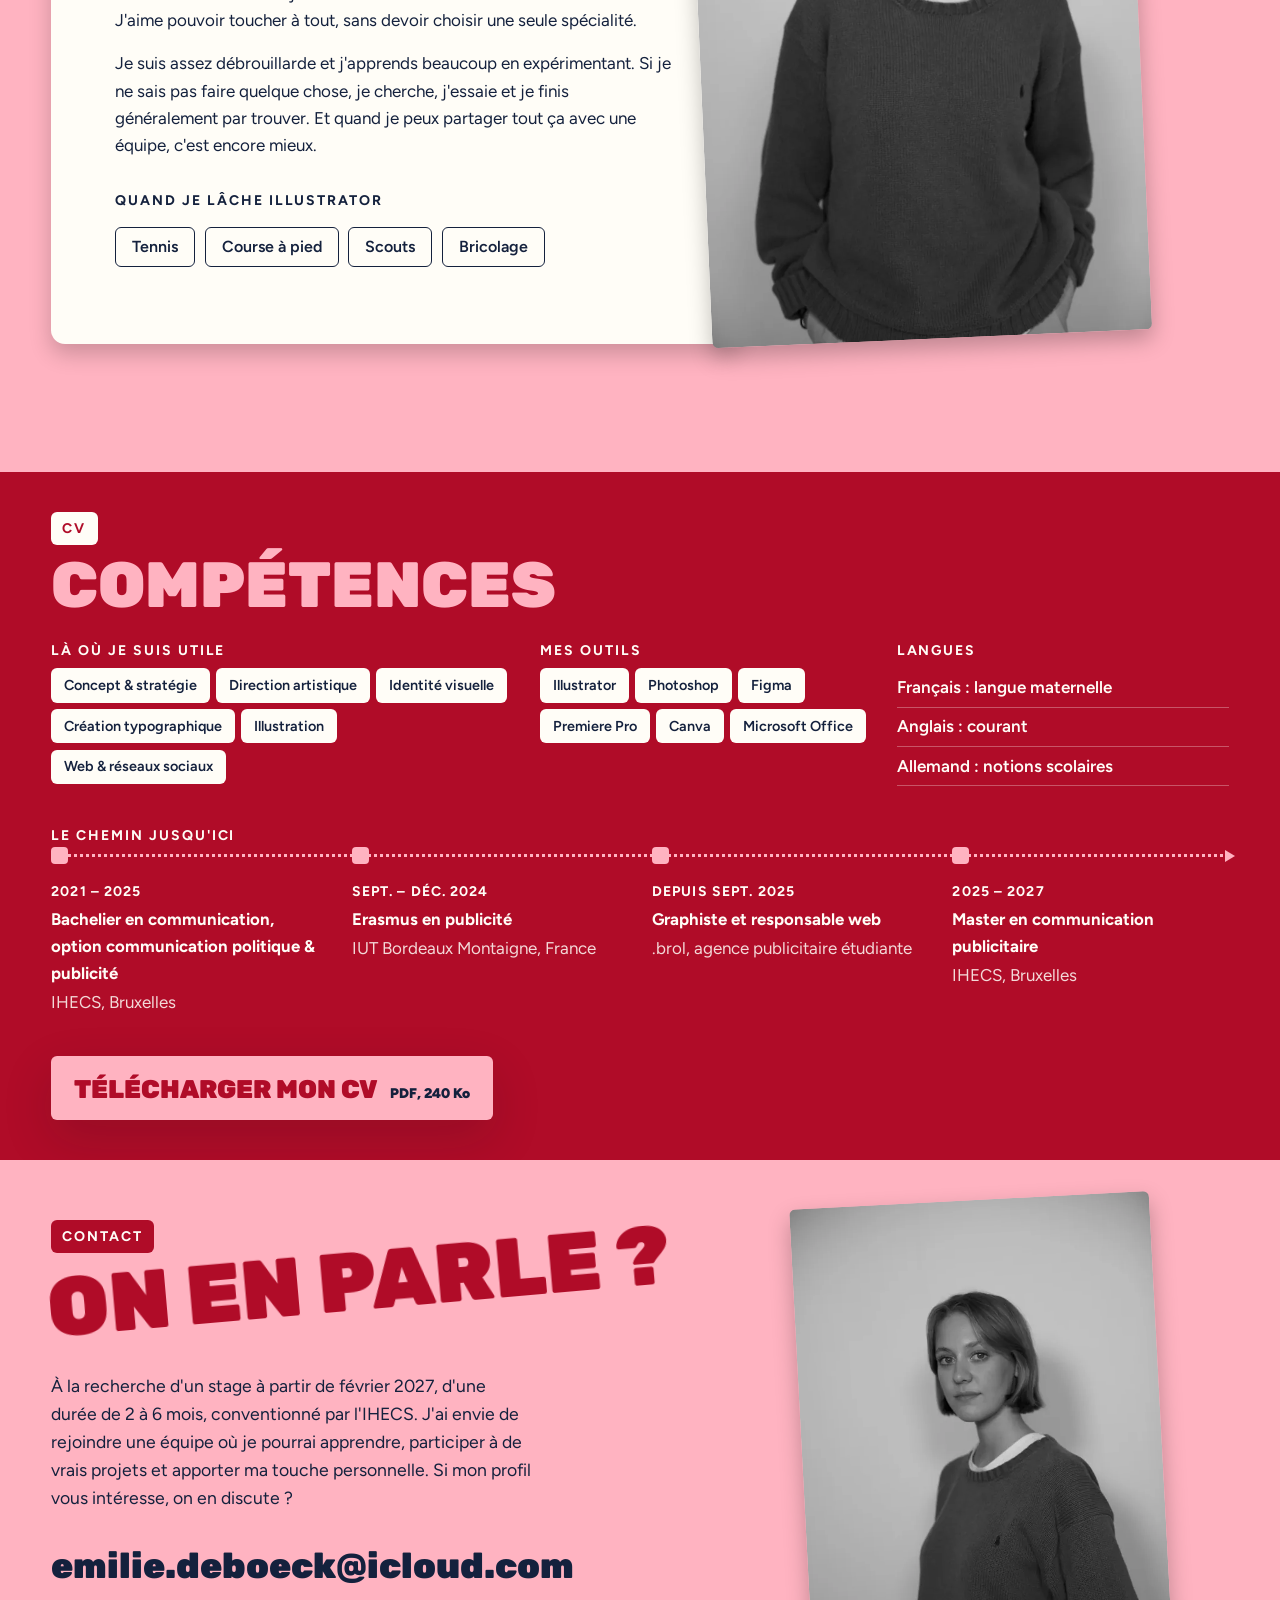
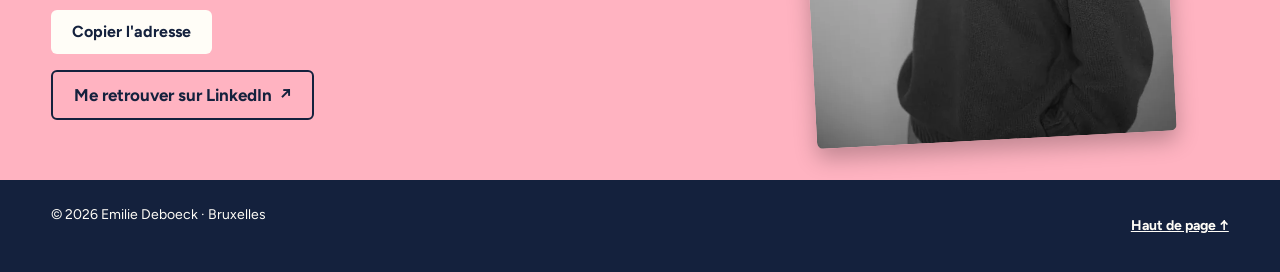
==== commit d7b1c6e3: "Version mobile repensée et tri des fichiers - Téléphone (≤ 600 px) : échelle de textes et d'espaceme" ====
--- a/index.html
+++ b/index.html
@@ -12,7 +12,7 @@
   <meta property="og:url" content="https://emiliedeboeck.com/">
   <meta property="og:image" content="https://emiliedeboeck.com/assets/img/touffe/affiche-touffe-1600.jpg">
   <meta name="twitter:card" content="summary_large_image">
-  <link rel="icon" href="assets/favicon.svg" type="image/svg+xml">
+  <link rel="icon" href="assets/favicon.svg?v=2" type="image/svg+xml">
   <link rel="preconnect" href="https://fonts.googleapis.com">
   <link rel="preconnect" href="https://fonts.gstatic.com" crossorigin>
   <link href="https://fonts.googleapis.com/css2?family=Figtree:wght@400;500;600;700;900&display=swap" rel="stylesheet">
@@ -140,7 +140,7 @@
       </div>
 
       <figure class="about-collage" data-center data-slide-from="right">
-        <span class="collage-photo"><img src="assets/img/emilie-1200.jpg" srcset="assets/img/emilie-600.jpg 400w, assets/img/emilie-1200.jpg 800w" sizes="(min-width: 860px) 420px, 78vw" width="800" height="1200" loading="lazy" alt="" data-i18n-attr="alt:about.photoAlt"></span>
+        <span class="collage-photo"><img src="assets/img/emilie-1200.webp" srcset="assets/img/emilie-600.webp 400w, assets/img/emilie-1200.webp 800w" sizes="(min-width: 860px) 420px, 78vw" width="800" height="1200" loading="lazy" alt="" data-i18n-attr="alt:about.photoAlt"></span>
       </figure>
     </div>
   </section>
@@ -198,7 +198,7 @@
       </div>
 
       <figure class="contact-collage reveal">
-        <span class="collage-photo"><img src="assets/img/emilie-contact-1200.jpg" srcset="assets/img/emilie-contact-600.jpg 600w, assets/img/emilie-contact-1200.jpg 1200w" sizes="(min-width: 860px) 400px, 78vw" width="1200" height="1800" loading="lazy" alt="" data-i18n-attr="alt:contact.photoAlt"></span>
+        <span class="collage-photo"><img src="assets/img/emilie-contact-1200.webp" srcset="assets/img/emilie-contact-600.webp 600w, assets/img/emilie-contact-1200.webp 1200w" sizes="(min-width: 860px) 400px, 78vw" width="1200" height="1800" loading="lazy" alt="" data-i18n-attr="alt:contact.photoAlt"></span>
       </figure>
     </div>
   </section>
--- a/css/style.css
+++ b/css/style.css
@@ -221,6 +221,19 @@
 }
 .logo span { color: var(--red); }
 .logo:hover { transform: rotate(-4deg) scale(1.05); }
+
+/* Contenu réservé au téléphone (voir le bloc ≤ 600 px en fin de fichier) */
+.show-phone { display: none; }
+
+/* Zone tactile d'au moins 44 px de haut, sans changer le dessin des liens */
+.logo, .pj-back, .site-footer a, .lang-switch button { position: relative; }
+.logo::after, .pj-back::after, .site-footer a::after, .lang-switch button::after {
+  content: "";
+  position: absolute;
+  inset: 50% 0 auto;
+  height: max(100%, 44px);
+  translate: 0 -50%;
+}
 
 .site-nav { display: flex; align-items: center; }
 
@@ -361,7 +374,8 @@
     background: none;
     box-shadow: none;
     opacity: 1;
-    visibility: visible;
+    /* inherit : la liste se cache avec le panneau fermé (sinon ses liens restent atteignables au clavier) */
+    visibility: inherit;
     translate: none;
   }
   .submenu::before { display: none; }
@@ -1021,6 +1035,92 @@
   transition: none;
 }
 
+/* Ce que main.js déplace à chaque image de scroll : prévenu d'avance, le navigateur
+   glisse ces éléments au lieu de les redessiner (surtout les grandes lignes de l'affiche). */
+@media (prefers-reduced-motion: no-preference) {
+  .pg-home .poster-line { will-change: transform; }
+  .js .pg-home .words-up .word,
+  .pg-home [data-slide-from],
+  .pg-home [data-slide-in] > * { will-change: translate; }
+}
+
+/* Les mêmes arrivées, jouées par le navigateur en phase avec le scroll (classe posée par main.js
+   quand il sait le faire). Trajets identiques au calcul de main.js, qui reste pour les autres navigateurs.
+   « cover 0 » : le haut du bloc entre par le bas de l'écran. */
+@media (prefers-reduced-motion: no-preference) {
+  /* overflow: hidden ferait de ces blocs leur propre zone de défilement : le navigateur y lirait un scroll
+     immobile au lieu de celui de la page. clip coupe de la même façon, sans ce défaut. */
+  .css-scroll .pg-home .section,
+  .css-scroll .pg-home .manifesto { overflow: clip; }
+  /* Mesuré sur tout l'écran, sans la marge de l'en-tête (scroll-padding) que le navigateur retire sinon */
+  .css-scroll .pg-home .poster,
+  .css-scroll .pg-home h2.words-up,
+  .css-scroll .pg-home [data-slide-in],
+  .css-scroll .pg-home [data-words] { view-timeline-inset: 0px; }
+
+  /* Affiche : les lignes arrivent pendant le premier écran de scroll, l'une après l'autre */
+  .css-scroll .pg-home .poster { view-timeline-name: --poster; view-timeline-axis: block; }
+  .css-scroll .pg-home .poster-line:not(.is-band) {
+    animation: arrive-line linear both;
+    animation-timing-function: cubic-bezier(0.5, 1, 0.89, 1);
+    animation-timeline: --poster;
+    animation-range: contain calc(var(--i) * 10svh) contain calc(var(--i) * 10svh + 60svh);
+  }
+
+  /* Titres et blocs : de hors écran à leur place ; --arrive (main.js) dit sur quelle distance */
+  .css-scroll .pg-home h2.words-up { view-timeline-name: --title; view-timeline-axis: block; }
+  .css-scroll .pg-home h2.words-up .word {
+    animation: arrive-side linear both;
+    animation-timeline: --title;
+    animation-range: cover 0px cover var(--arrive, 70vh);
+  }
+  .css-scroll .pg-home [data-slide-from="left"] { --side: -1; }
+  .css-scroll .pg-home [data-slide-from="right"] { --side: 1; }
+  .css-scroll .pg-home [data-slide-from] {
+    animation: arrive-side linear both;
+    animation-timeline: view(block 0px);
+    animation-range: cover 0px cover var(--arrive, 70vh);
+  }
+
+  /* Index des projets : une ligne de la gauche, la suivante de la droite */
+  .css-scroll .pg-home [data-slide-in] { --span: 60vh; view-timeline-name: --list; view-timeline-axis: block; }
+  .css-scroll .pg-home [data-slide-in] > * {
+    --side: 1;
+    animation: arrive-item linear both;
+    animation-timing-function: cubic-bezier(0.5, 1, 0.89, 1);
+    animation-timeline: --list;
+    animation-range: cover calc(var(--i) * 0.12 * var(--span)) cover calc((var(--i) * 0.12 + 0.4) * var(--span));
+  }
+  .css-scroll .pg-home [data-slide-in="alternate"] > :nth-child(odd) { --side: -1; }
+
+  /* Manifeste : chaque mot passe de pâle à net, tout est allumé quand le haut atteint la moitié de l'écran */
+  .css-scroll .pg-home [data-words] { view-timeline-name: --words; view-timeline-axis: block; }
+  .css-scroll .pg-home [data-words] .word {
+    animation: word-on linear both;
+    animation-timeline: --words;
+    animation-range: cover calc(5vh + 45vh * var(--i) / var(--n)) cover calc(5vh + 45vh * (var(--i) + 1) / var(--n));
+  }
+}
+@media (prefers-reduced-motion: no-preference) and (max-width: 760px) {
+  .css-scroll .pg-home [data-slide-in] { --span: 35vh; }
+}
+@keyframes arrive-line {
+  from { transform: translate3d(calc(var(--dir) * 110vw), 0, 0); }
+  to { transform: translate3d(0, 0, 0); }
+}
+@keyframes arrive-side {
+  from { translate: calc(var(--side, 1) * 110vw) 0; }
+  to { translate: 0 0; }
+}
+@keyframes arrive-item {
+  from { opacity: 0; translate: calc(var(--side) * 100%) 0; }
+  to { opacity: 1; translate: 0 0; }
+}
+@keyframes word-on {
+  from { opacity: 0.18; }
+  to { opacity: 1; }
+}
+
 /* Étiquettes de section : une petite bande aux couleurs inversées */
 .pg-home .label {
   padding: 0.35rem 0.7rem 0.3rem;
@@ -1036,7 +1136,8 @@
 
 /* --- En-tête --- */
 /* Un rectangle aux coins adoucis comme le reste de l'accueil, pas une pilule */
-.pg-home .site-header { border-radius: var(--round-m); }
+/* Fond plein, sans flou : le flou d'arrière-plan se recalcule à chaque image de scroll */
+.pg-home .site-header { border-radius: var(--round-m); background: var(--cream); backdrop-filter: none; }
 .pg-home .menu a,
 .pg-home .menu-toggle,
 .pg-home .lang-switch,
@@ -1143,11 +1244,18 @@
 @media (max-width: 860px) {
   .pg-home .card { grid-template-columns: 1fr; }
   .pg-home .card-media img { width: 44%; margin-inline: -6%; }
+  /* Trois affiches : à 44 %, la troisième dépassait de la carte et était coupée */
+  .pg-home .card:not(.aline) .card-media img { width: 34%; margin-inline: -2%; }
 }
 
 /* Téléphone : pas de survol, donc pas d'affiche qui suit le logo ; l'index reste un sommaire */
 @media (max-width: 760px) {
+  /* Les cartes projets doublaient l'index juste au-dessus : sur téléphone, l'index mène aux pages projets */
+  .pg-home .stack { display: none; }
+  .pg-home .work-index { margin-bottom: 0; }
   .pg-home .work-index-media { display: none; }
+  /* « CONCRÈTEMENT » doit tenir sur une ligne, même à 360 px */
+  .pg-home .work-index-panel h2 { font-size: min(var(--fs-h2), 9vw); }
 }
 
 /* --- À propos (rose) : le papier en crème --- */
@@ -1190,7 +1298,7 @@
 /* --- Contact (rose) --- */
 /* Rubik est plus large qu'Emilie Display : un peu plus petit pour que le « ? » ne morde pas sur l'affiche */
 .pg-home .contact h2 { font-size: clamp(3.4rem, 9.5vw, 9rem); line-height: 0.95; }
-.pg-home .email { font-family: var(--f-poster); font-weight: 900; }
+.pg-home .email { font-family: var(--f-poster); font-weight: 900; display: inline-flex; align-items: center; min-height: 44px; }
 .pg-home .btn,
 .pg-home .linkedin { border-radius: var(--round-s); }
 .pg-home .linkedin:hover { color: var(--rose); }
@@ -1341,3 +1449,52 @@
   .pg-home .poster-line,
   .pg-home .poster-line * { transition: none !important; }
 }
+
+/* ==========================================================
+   Téléphone (≤ 600 px) : une échelle à part, plus resserrée.
+   Un écran de 360 px n'est pas un petit écran d'ordinateur :
+   moins d'air entre les sections, des textes d'intro plus sobres,
+   et les grands titres gardent seuls le rôle d'effet.
+   ========================================================== */
+@media (max-width: 600px) {
+  :root {
+    --fs-h2: 2.2rem;
+    --fs-h3: 1.6rem;
+    --fs-lead: 1.0625rem;
+    --fs-body: 1rem;
+    --space-3: 1.25rem;
+    --space-4: 2rem;
+    --space-5: 2.75rem;
+    --space-6: 3.5rem;
+    --header-h: 56px;
+    --radius-m: 22px;
+  }
+
+  /* En-tête : plus compact, cibles tactiles conservées */
+  .logo { font-size: 1.35rem; }
+  /* Pastilles visuellement plus fines ; la zone tactile reste à 44 px (::after) */
+  .menu-toggle, .pg-home .menu-toggle { min-height: 36px; padding: 0 0.9rem; font-size: 0.9rem; }
+  .menu-toggle::after { content: ""; position: absolute; inset: 50% 0 auto; height: 44px; translate: 0 -50%; }
+  .lang-switch { padding: 3px; }
+  .lang-switch button, .pg-home .lang-switch button { min-width: 38px; min-height: 30px; font-size: 0.78rem; }
+
+  /* Accueil */
+  .manifesto-text { font-size: 1.3rem; line-height: 1.35; }
+  .card { padding: 1.5rem 1.25rem; gap: var(--space-3); }
+  .about-paper { padding: 1.75rem 1.25rem 2rem; }
+  .about-paper h2 { font-size: 2.6rem; }
+  .about-paper .about-lead { font-size: 1.1rem; }
+  .pg-home .contact h2 { font-size: 2.4rem; }
+  .pg-home .contact-sub { font-size: 1rem; }
+  .pg-home .email { font-size: 1.15rem; }
+  .pg-home .cv-button { font-size: 1.15rem; }
+
+  /* Éléments retirés sur téléphone (illisibles ou redondants à cette taille) */
+  /* !important : une classe utilitaire doit l'emporter sur les règles propres à chaque page */
+  .hide-phone { display: none !important; }
+  .show-phone { display: revert; }
+
+  /* Pages projets : en-tête, accroche, projet suivant */
+  .pj-tagline { font-size: 1.25rem; }
+  .next strong { font-size: 3rem; }
+}
